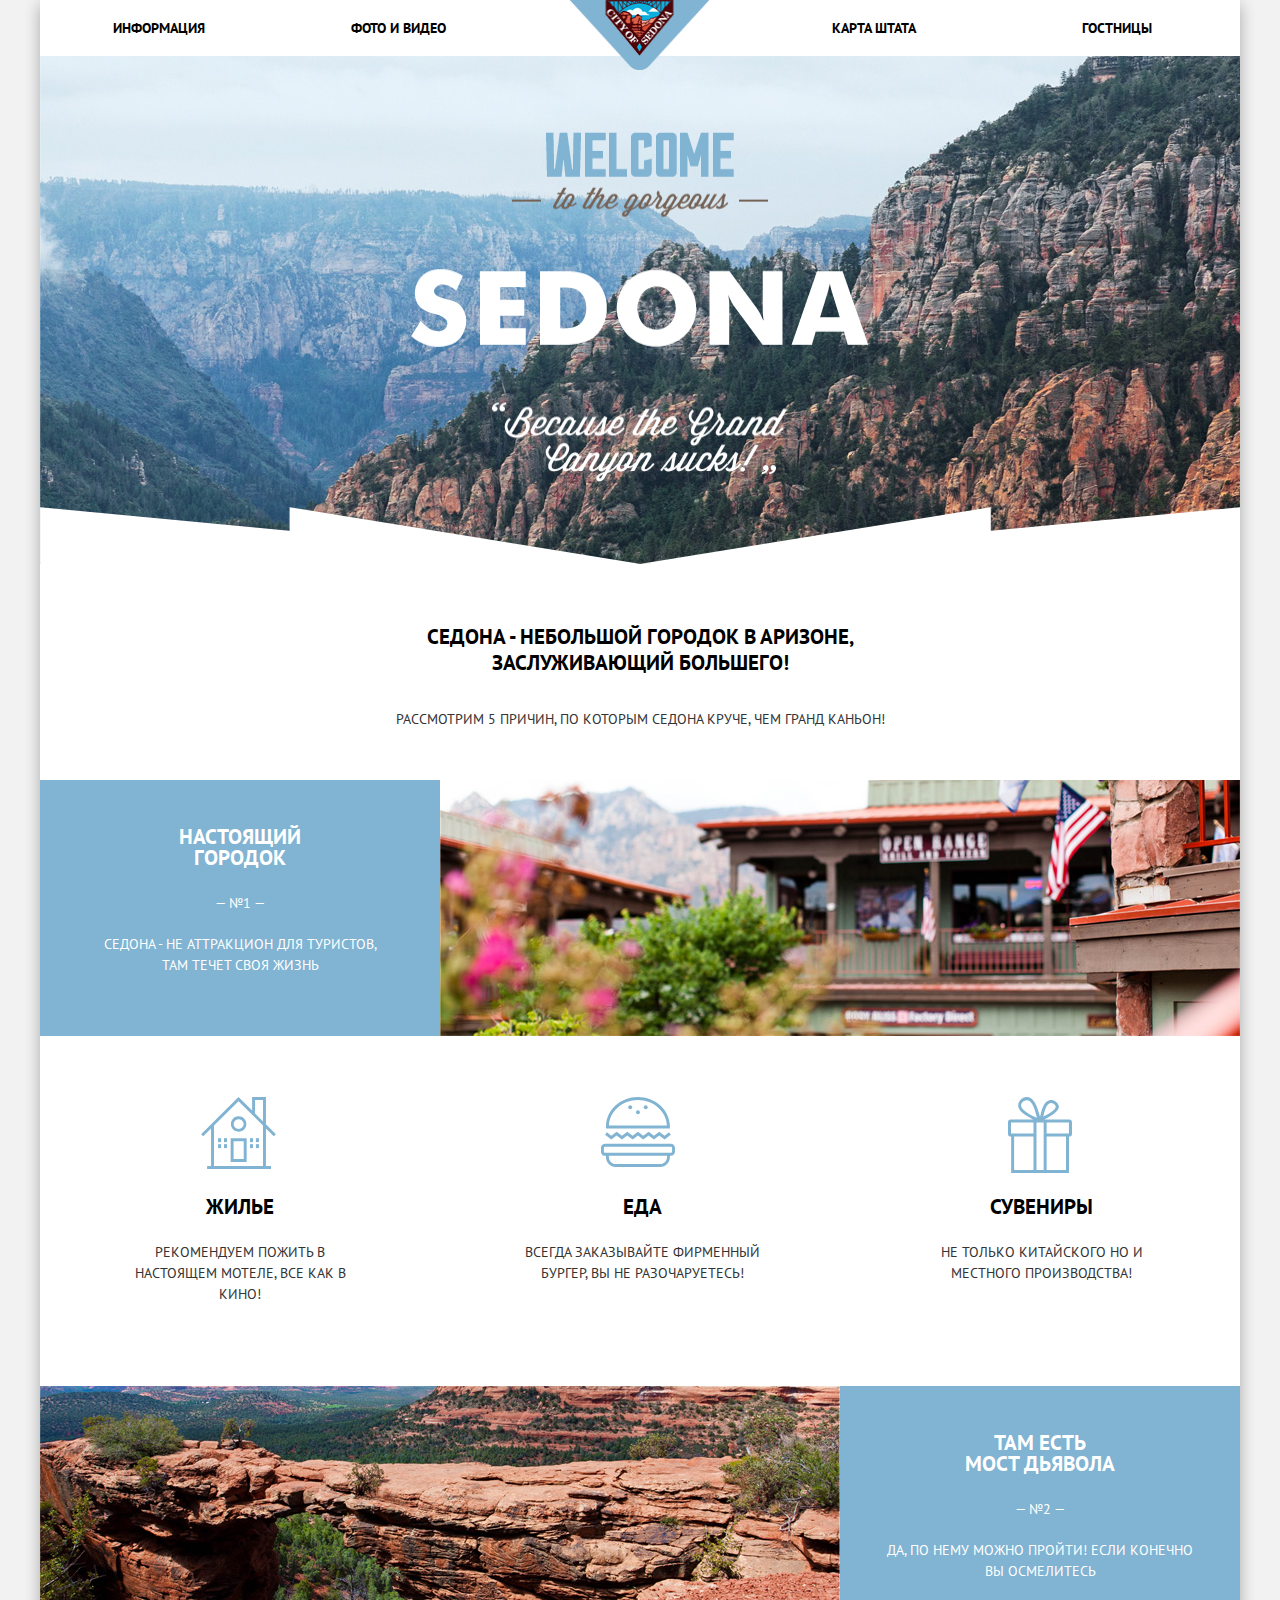
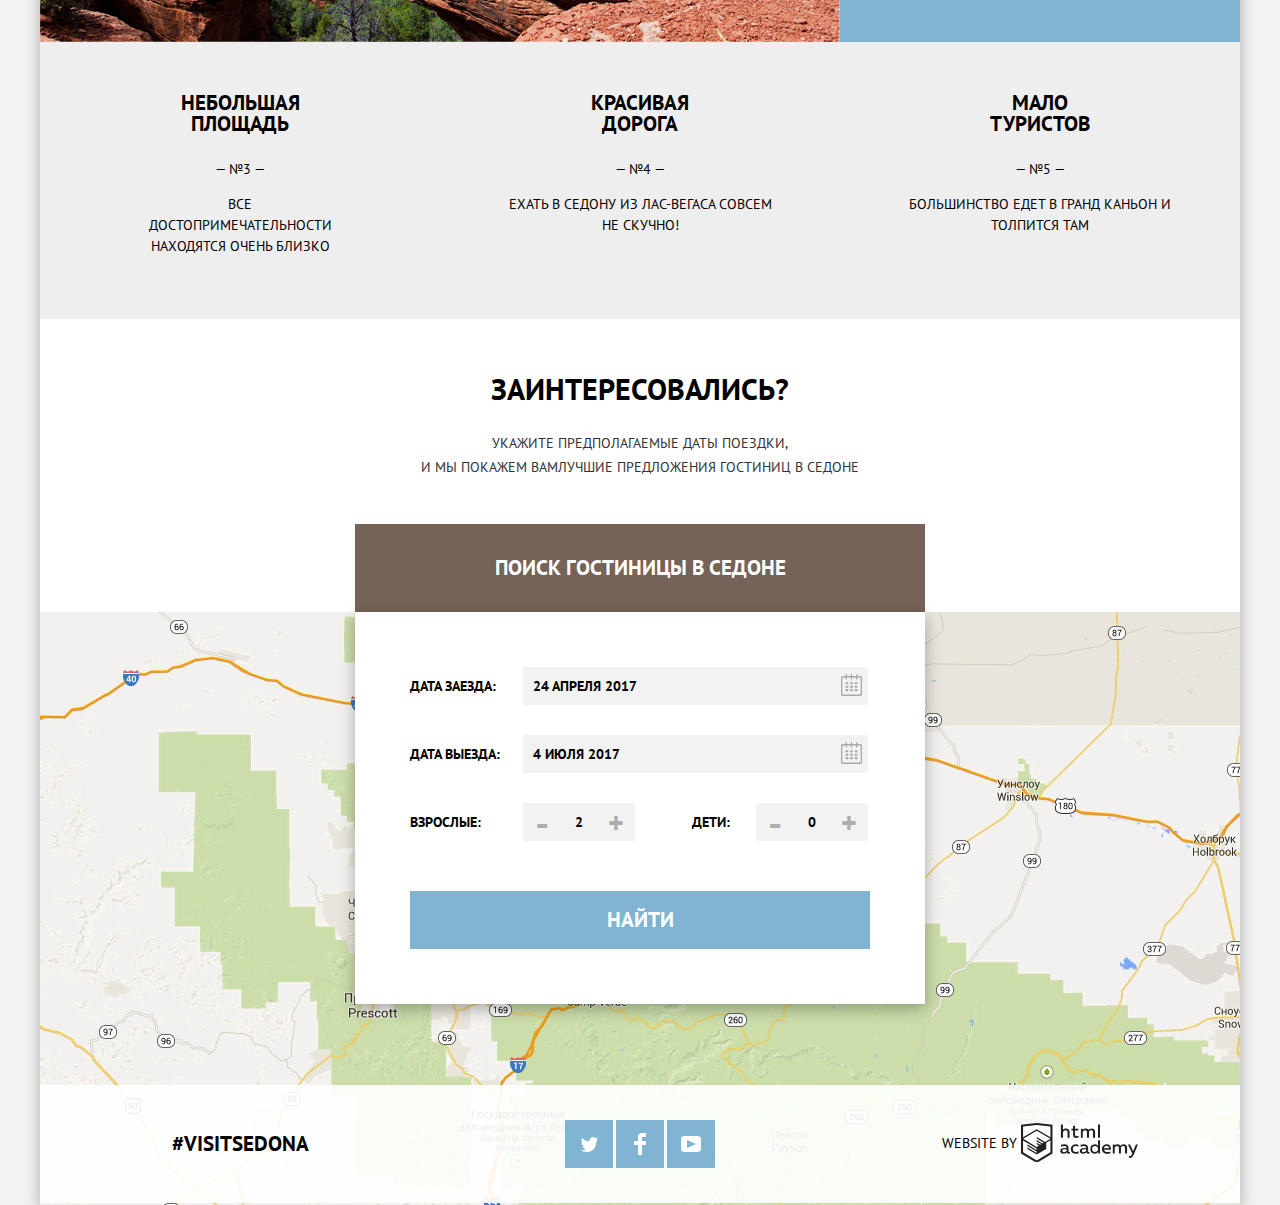
==== index.html @ 70f35fe4 "Задание 8" ====
<!DOCTYPE html>
<html lang="ru">

<head>
  <meta charset="utf-8">
  <title>HTML Academy: Седона</title>
  <link href="https://fonts.googleapis.com/css?family=PT+Sans:400,700" rel="stylesheet">
  <link href="css/normalize.css" rel="stylesheet">
  <link href="css/style.css" rel="stylesheet">
</head>

<body>
  <div class="decor-shadow">
    <header>
      <img class="header-logo" src="img/logo.png" alt="logo">
      <nav>
        <ul class="navigation">
          <li class="navigation-item"><a href="#">Информация</a></li>
          <li class="navigation-item"><a href="#">Фото и видео</a></li>
          <li class="navigation-item"><a href="#">Карта штата</a></li>
          <li class="navigation-item"><a href="hotels.html">Гостницы</a></li>
        </ul>
      </nav>
    </header>
    <main>
      <section class="description">
        <div class="img-welcome">
          <img src="img/sedona.png" alt="welcome to the gorgeous sedona">
        </div>
        <h1>
          Седона - небольшой городок в Аризоне, заслуживающий большего!
        </h1>
        <p>
          Рассмотрим 5 причин, по которым Седона круче, чем Гранд Каньон!
        </p>
      </section>
      <section class="features">
        <ol class="features-list">
          <li class="feature-item town">
            <div class="feature-item-description">
              <h2>
                Настоящий городок
              </h2>
              <p>
                — №1 —
              </p>
              <p>
                Седона - не аттракцион для туристов, там течет своя жизнь
              </p>
            </div>
            <div class="feature-item-img">
              <img src="img/city.jpg" alt="real town">
            </div>
            <ul class="life-list">
              <li class="life-item house">
                <h3>
                  Жилье
                </h3>
                <p>
                  Рекомендуем пожить в настоящем мотеле, все как в кино!
                </p>
              </li>
              <li class="life-item food">
                <h3>
                  Еда
                </h3>
                <p>
                  Всегда заказывайте фирменный бургер, вы не разочаруетесь!
                </p>
              </li>
              <li class="life-item souvenirs">
                <h3>
                  Сувениры
                </h3>
                <p>
                  Не только китайского но и местного производства!
                </p>
              </li>
            </ul>
          </li>
          <li class="feature-item bridge">
            <div class="feature-item-img">
              <img src="img/bridge.jpg" alt="devil's bridge">
            </div>
            <div class="feature-item-description">
              <h2>
                Там есть <br> мост дьявола
              </h2>
              <p>
                — №2 —
              </p>
              <p>
                Да, по нему можно пройти! Если конечно вы осмелитесь
              </p>
            </div>
          </li>
          <li class="feature-item space">
            <h2>
              Небольшая площадь
            </h2>
            <p>
              — №3 —
            </p>
            <p>
              Все достопримечательности находятся очень близко
            </p>
          </li>
          <li class="feature-item road">
            <h2>
              Красивая дорога
            </h2>
            <p>
              — №4 —
            </p>
            <p>
              Ехать в Седону из Лас-Вегаса совсем не скучно!
            </p>
          </li>
          <li class="feature-item tourists">
            <h2>
              Мало туристов
            </h2>
            <p>
              — №5 —
            </p>
            <p>
              Большинство едет в Гранд Каньон и толпится там
            </p>
          </li>
        </ol>
      </section>
      <section class="interested">
        <h2>
          Заинтересовались?
        </h2>
        <p>
          Укажите предполагаемые даты поездки,
          <br> и мы покажем вамлучшие предложения гостиниц в Седоне
        </p>
        <button type="button" class="button search">
               Поиск гостиницы в Cедоне
           </button>
        <form method="get" action="https://echo.htmlacademy.ru" class="search-form">
          <ul class="interested-list">
            <li class="interested-item arravial">
              <label for="arravial">Дата заезда:</label>
              <input type="text" id="arravial" value="24 апреля 2017">
              <button type="button" class="button calendar one">
            <span class="visually-hidden">Календарь</span>
            <svg xmlns="http://www.w3.org/2000/svg" width="21" height="22" viewBox="0 0 21 22"><path d="M19.251 2.025h-2.845V.648c0-.381-.294-.689-.656-.689-.363 0-.656.308-.656.689v1.377h-3.938V.648c0-.381-.294-.689-.655-.689-.363 0-.657.308-.657.689v1.377H5.906V.648c0-.381-.294-.689-.656-.689-.363 0-.657.308-.657.689v1.377H1.75C.784 2.025 0 2.847 0 3.862v16.302C0 21.179.784 22 1.75 22h17.501c.966 0 1.749-.821 1.749-1.836V3.862c0-1.015-.783-1.837-1.749-1.837zm.437 18.139a.448.448 0 0 1-.437.459H1.75a.45.45 0 0 1-.438-.459V3.862a.45.45 0 0 1 .438-.459h2.844v1.378c0 .381.294.689.657.689.362 0 .656-.308.656-.689V3.403h3.938v1.378c0 .381.294.689.657.689.361 0 .655-.308.655-.689V3.403h3.938v1.378c0 .381.293.689.656.689.362 0 .656-.308.656-.689V3.403h2.845c.241 0 .437.206.437.459v16.302z"/><path d="M4.594 8.225h2.625v2.066H4.594zM4.594 11.668h2.625v2.067H4.594zM4.594 15.112h2.625v2.066H4.594zM9.188 15.112h2.625v2.066H9.188zM9.188 11.668h2.625v2.067H9.188zM9.188 8.225h2.625v2.066H9.188zM13.781 15.112h2.625v2.066h-2.625zM13.781 11.668h2.625v2.067h-2.625zM13.781 8.225h2.625v2.066h-2.625z"/></svg>
            </button>
            </li>
            <li class="interested-item depart">
              <label for="depart">Дата выезда:</label>
              <input type="text" id="depart" value="4 июля 2017">
              <button type="button" class="button calendar two">
            <span class="visually-hidden">Календарь</span>
            <svg xmlns="http://www.w3.org/2000/svg" width="21" height="22" viewBox="0 0 21 22"><path d="M19.251 2.025h-2.845V.648c0-.381-.294-.689-.656-.689-.363 0-.656.308-.656.689v1.377h-3.938V.648c0-.381-.294-.689-.655-.689-.363 0-.657.308-.657.689v1.377H5.906V.648c0-.381-.294-.689-.656-.689-.363 0-.657.308-.657.689v1.377H1.75C.784 2.025 0 2.847 0 3.862v16.302C0 21.179.784 22 1.75 22h17.501c.966 0 1.749-.821 1.749-1.836V3.862c0-1.015-.783-1.837-1.749-1.837zm.437 18.139a.448.448 0 0 1-.437.459H1.75a.45.45 0 0 1-.438-.459V3.862a.45.45 0 0 1 .438-.459h2.844v1.378c0 .381.294.689.657.689.362 0 .656-.308.656-.689V3.403h3.938v1.378c0 .381.294.689.657.689.361 0 .655-.308.655-.689V3.403h3.938v1.378c0 .381.293.689.656.689.362 0 .656-.308.656-.689V3.403h2.845c.241 0 .437.206.437.459v16.302z"/><path d="M4.594 8.225h2.625v2.066H4.594zM4.594 11.668h2.625v2.067H4.594zM4.594 15.112h2.625v2.066H4.594zM9.188 15.112h2.625v2.066H9.188zM9.188 11.668h2.625v2.067H9.188zM9.188 8.225h2.625v2.066H9.188zM13.781 15.112h2.625v2.066h-2.625zM13.781 11.668h2.625v2.067h-2.625zM13.781 8.225h2.625v2.066h-2.625z"/></svg>
            </button>
            </li>
            <li class="interested-item adult">
              <label for="adult">Взрослые:</label>
              <div class="interested-item box">
                <button type="button" class="button minus">
            <span class="visually-hidden">Уменьшить количество</span>-
            </button>
                <input type="text" value="2" id="adult">
                <button type="button" class="button plus">
            <span class="visually-hidden">Увеличить количество</span>+
            </button>
              </div>
            </li>
            <li class="interested-item child">
              <label for="child">Дети:</label>
              <div class="interested-item box">
                <button type="button" class="button minus">
            <span class="visually-hidden">Уменьшить количество</span>-
            </button>
                <input type="text" value="0" id="child">
                <button type="button" class="button plus">
            <span class="visually-hidden">Увеличить количество</span>+
            </button>
              </div>
            </li>
          </ul>
          <button type="submit" class="button find">Найти</button>
        </form>
      </section>
      <section class="map">
        <h2 class="visually-hidden">Карта</h2>
        <img src="img/map.jpg" alt="map">
      </section>
    </main>
    <footer class="footer main">
      <div class="container">
        <p class="footer-hashtag">
          #visitsedona
        </p>
        <div class="footer-social">
          <a class="social-button" href="#">
            <span class="visually-hidden">Twitter</span>
            <svg xmlns="http://www.w3.org/2000/svg" xmlns:xlink="http://www.w3.org/1999/xlink" width="17" height="15" viewBox="0 0 17 15"><path fill="#FFF" d="M10.95.144c1.685-.496 2.984.27 3.577 1.179.673-.231 1.331-.481 2.011-.708a2.345 2.345 0 0 1-.857 1.768c.685.17 1.304-.491 1.304-.491-.169 1-1.006 1.788-1.563 2.024-.231 6.75-3.175 11.217-10.077 11.082h-.446c-.41 0-4.164-.46-4.898-1.887 2.271.196 3.893-.422 4.693-1.177-.96-.3-2.679-.477-2.979-2.95.349.106.564.228 1.19.119C1.705 8.247.374 7.53.448 5.33c.285.328 1.067.536 1.34.472C1.085 5.561-.182 2.442.894.85c1.818 1.854 3.735 3.606 7.152 3.773C8.254 2.33 9.183.793 10.95.144z"/></svg>
            </a>

          <a class="social-button" href="#">
            <span class="visually-hidden">Facebook</span>
            <svg xmlns="http://www.w3.org/2000/svg" width="12" height="22" viewBox="0 0 12 22"><path fill="#FFF" d="M12 4V0H8a4 4 0 0 0-4 4v4H0v4h4v10h4V12h4V8H8V4h4z"/></svg></a>
          <a class="social-button" href="#">
            <span class="visually-hidden">Youtube</span>
            <svg xmlns="http://www.w3.org/2000/svg" xmlns:xlink="http://www.w3.org/1999/xlink" width="20" height="16" viewBox="0 0 20 16"><path fill="#FFF" d="M17 0H3C1.35 0 0 1.35 0 3v10c0 1.65 1.35 3 3 3h14c1.65 0 3-1.35 3-3V3c0-1.65-1.35-3-3-3zM6.027 11.998V4.002L15.014 8l-8.987 3.998z"/></svg></a>
        </div>
        <p class="footer-copyright">
          Website by
          <a class="html-button" href="https://htmlacademy.ru/intensive/htmlcss">
            <span class="visually-hidden">html academy</span>
            <svg id="Layer_1" data-name="Layer 1" xmlns="http://www.w3.org/2000/svg" viewBox="0 0 108.08 36.85"><title>logo-htmlacademy-small1</title><path d="M44.61,26.88a2,2,0,0,0,.55-0.1v1.33a3.25,3.25,0,0,1-1.18.21,1.67,1.67,0,0,1-1.67-1,4.84,4.84,0,0,1-3.14,1.08c-1.51,0-2.91-.83-2.91-2.55,0-2.13,2-2.79,3.71-2.79a11.08,11.08,0,0,1,2.17.25v-0.3c0-1-.76-1.77-2.19-1.77a7.42,7.42,0,0,0-3,.64v-1.7a10.21,10.21,0,0,1,3.19-.55c2.36,0,3.81,1.12,3.81,3.65v3a0.54,0.54,0,0,0,.49.59h0.17Zm-6.44-1.13A1.35,1.35,0,0,0,39.63,27h0.11a3.39,3.39,0,0,0,2.41-1V24.58a9.72,9.72,0,0,0-1.81-.21c-1,0-2.16.33-2.16,1.38h0Zm12.36-6.11a5,5,0,0,1,2.57.64V22a4.08,4.08,0,0,0-2.3-.7,2.75,2.75,0,1,0,0,5.49,5,5,0,0,0,2.43-.64v1.71a6.27,6.27,0,0,1-2.76.57A4.21,4.21,0,0,1,46,24.51q0-.21,0-0.41a4.32,4.32,0,0,1,4.18-4.46h0.38Zm12.17,7.24a2,2,0,0,0,.55-0.1v1.33a3.25,3.25,0,0,1-1.18.21,1.67,1.67,0,0,1-1.67-1,4.84,4.84,0,0,1-3.14,1.08c-1.51,0-2.91-.83-2.91-2.55,0-2.13,2-2.79,3.71-2.79a11.08,11.08,0,0,1,2.17.25v-0.3c0-1-.76-1.77-2.19-1.77a7.42,7.42,0,0,0-3,.64v-1.7a10.21,10.21,0,0,1,3.19-.55c2.36,0,3.81,1.12,3.81,3.65v3a0.54,0.54,0,0,0,.49.59h0.17Zm-6.44-1.13A1.35,1.35,0,0,0,57.73,27h0.11a3.39,3.39,0,0,0,2.41-1V24.58a9.72,9.72,0,0,0-1.81-.21c-1.06,0-2.16.33-2.16,1.38h0ZM73,16V28.2H71.35V26.88a3.88,3.88,0,0,1-3.19,1.54,4.4,4.4,0,0,1,0-8.78,3.81,3.81,0,0,1,3,1.3V16H73Zm-4.53,5.22a2.76,2.76,0,1,0,0,5.52A2.86,2.86,0,0,0,71.15,25V23A2.91,2.91,0,0,0,68.49,21.27ZM79,19.64c3.31,0,4.46,2.68,3.92,5.09H76.7c0.21,1.5,1.67,2.11,3.19,2.11a6.11,6.11,0,0,0,2.64-.59v1.6a7.14,7.14,0,0,1-3,.57C77,28.42,74.78,27,74.78,24a4.18,4.18,0,0,1,4-4.39H79Zm0.09,1.54a2.28,2.28,0,0,0-2.44,2.1v0.06H81.3A2,2,0,0,0,79.13,21.18Zm5.73,7V19.87h1.65v1a3.81,3.81,0,0,1,2.78-1.27A2.86,2.86,0,0,1,91.89,21a4.12,4.12,0,0,1,2.91-1.33A3.06,3.06,0,0,1,98,23V28.2h-1.9V23.05a1.59,1.59,0,0,0-1.42-1.75H94.42a2.8,2.8,0,0,0-2.07,1.12V28.2h-1.9V23.05A1.59,1.59,0,0,0,89,21.31H88.8a3,3,0,0,0-2.21,1.29v5.63H84.86Zm21.31-8.33h1.9l-3.91,9.46c-0.9,2.17-2.09,2.86-3.35,2.86a4.76,4.76,0,0,1-1.1-.14V30.46a2.86,2.86,0,0,0,.85.12c0.9,0,1.58-.64,2.07-1.9l0.17-.42-4-8.4h2l2.86,6.29ZM38.73,1.46V6.22a3.81,3.81,0,0,1,2.7-1.14,3.25,3.25,0,0,1,3.44,3.4v5.15H43V8.72a1.81,1.81,0,0,0-1.61-2h-0.3a2.93,2.93,0,0,0-2.32,1.39v5.52h-1.9V1.46h1.9ZM49.94,2.31v3h3V6.91h-3v3.81c0,1.1.5,1.46,1.58,1.46a4.49,4.49,0,0,0,1.69-.33v1.6A6.8,6.8,0,0,1,51,13.8a2.55,2.55,0,0,1-2.86-2.74V6.89H46.58V5.26h1.5V2.74Zm5.4,11.31V5.28H57v1A3.81,3.81,0,0,1,59.77,5a2.86,2.86,0,0,1,2.6,1.33A4.12,4.12,0,0,1,65.28,5,3.06,3.06,0,0,1,68.44,8.4v5.21h-1.9V8.46a1.59,1.59,0,0,0-1.42-1.75H64.89a2.8,2.8,0,0,0-2.07,1.12v5.78h-1.9V8.46A1.59,1.59,0,0,0,59.5,6.71H59.27A3,3,0,0,0,57.06,8v5.63H55.34ZM71.17,1.45H73V13.6H71.17V1.45ZM14.71,0H14.55L0,1.54V28.21l14.55,8.66,14.55-8.66V1.54Zm12.5,27.1L14.55,34.64,1.9,27.12V16.18l12.59,7.5V25L5.86,19.9v1.31l8.68,5.21v1.39L5.87,22.65V24l8.68,5.21,8.75-5.24V18.31L27.2,16V27.12Zm0-12.53-3.48,2-1.6,1L14.51,13v1.31L21,18.23H21l-0.14.09-1,.54-5.37-3.2V17l4.24,2.52-1,.67-3.2-1.9v1.31l2.1,1.24L14.5,22.1,2,14.65,14.51,7.11Zm0-1.32L14.49,5.76,1.91,13.25v-10L14.56,1.92,27.21,3.25v10h0Z" transform="translate(0 -0.02)" fill="#231f20"/></svg></a>
        </p>
      </div>
    </footer>
  </div>
</body>

</html>
---- css/style.css ----
body {
  margin: 0;
  padding: 0;

  font-family: 'PT Sans', 'Arial', sans-serif;
  font-size: 14px;
  line-height: 21px;
  font-weight: 400;
  color: #000000;
  text-transform: uppercase;

  background-color: #f2f2f2;
}

.decor-shadow {
  background-color: #ffffff;
  width: 1200px;
  margin: 0 auto;
  padding: 0;
  box-shadow: 0px 5px 15px 0px rgba(0,0,0,0.3);
}

.visually-hidden {
  position: absolute;

  width: 1px;
  height: 1px;
  margin: -1px;
  border: 0;
  padding: 0;

  white-space: nowrap;

  clip-path: inset(100%);
  clip: rect(0 0 0 0);
  overflow: hidden;
}

img {
  max-width: 100%;
  height: auto;
}

/* ссылки и кнопки */

a {
  text-decoration: none;
}

.navigation .active-page {
  color: #766357;
}

.navigation a {
  display: block;
  margin: 15px 73px;
}

.navigation a,
.housing a {
  color: #000000;
}

.navigation a:hover,
.navigation a:focus,
.housing a:hover,
.housing a:focus {
  color: #81b3d2;
}

.navigation a:active,
.housing a:active {
  color: rgba(0, 0, 0, 0.3);
}

.sort-list .active-sort {
  color: #81b3d2;
  border-bottom: none;
}

.sort-list a {
  color: rgba(0, 0, 0, 0.3);
  border-bottom: 1px dotted #81b3d2;
}

.sort-button a{
  border-bottom: none;
}

.sort-list a:hover,
.sort-list a:focus {
  color: #81b3d2;
}

.sort-list a:active {
  color: #000000;
}

.button {
  font: inherit;

  color: #a9a9a9;
  vertical-align: middle;
  text-transform: uppercase;

  background-color: #ffffff;
  border: none;
}

.button.calendar path {
  fill: rgba(0,0,0, 0.3);
}

.button.calendar:hover path,
.button.calendar:focus path {
  fill: #000000;
}
.button.calendar:active path {
  fill: #81b3d2;
}

.button.search,
.button.book {
  color: #ffffff;
  background-color: #766357;
}

.button.search:hover,
.button.search:focus,
.button.book:hover,
.button.book:focus {
  color: #ffffff;
  background-color: #604e43;
}

.button.search:active,
.button.book:active {
  color: rgba(255, 255, 255, 0.3);
  background-color: #503e33;
}

.button.minus:hover,
.button.minus:focus,
.button.plus:hover,
.button.plus:focus {
  color: #000000;
}

.button.minus:active,
.button.plus:active {
  color: #81b3d2;
}

.button.find,
.button.info {
  color: #ffffff;
  background-color: #81b3d2;
}

.button.find:hover,
.button.find:focus,
.button.info:hover,
.button.info:focus {
  color: #ffffff;
  background-color: #669ec0;
}

.button.find:active,
.button.info:active {
  color: rgba(255, 255, 255, 0.3);
  background-color: #5496bd;
}

.social-button {
  display: flex;
  align-items: center;
  justify-content: center;
  width: 48px;
  height: 48px;

  background-color: #81b3d2;
}

.social-button:hover,
.social-button:focus {
  background-color: #669ec0;
}

.social-button:active path {
  fill: rgba(255, 255, 255, 0.3);
}

.html-button {
  display: inline-block;
  vertical-align: middle;
  width: 117px;
  height: 43px;
}

.sort-button path {
  fill: rgba(0, 0, 0, 0.3);
}

.sort-button:hover path,
.sort-button:focus path {
  fill: #000000;
}

.sort-button:active path {
  fill: #5496bd;
}

.sort-button.active-button path {
  fill: #5496bd;
}

/* Все ссылки и кнопки */

/* Футер */

.footer {
  color: #000000;
  background-color: rgba(255, 255, 255, 0.9);
  line-height: 26px;
  margin: 0;
  padding: 35px 0;
}

.footer.main {
  position: relative;
  z-index: 1;
  margin-top: -120px;
}

.footer .container {
  display: flex;
  justify-content: space-between;
  align-items: center;
}

.footer-hashtag {
  font-size: 21px;
  font-weight: 700;
  margin: 0;
  width: 400px;
  text-align: center;
}

.footer-social {
  display: flex;
  justify-content: space-between;
  margin: 0 auto;
  padding: 0;
  width: 150px;
}

.footer-copyright {
  margin: 0;
  width: 400px;
  text-align: center;
}

/* Футер */

/* Херед */

.navigation {
  margin: 0;
  padding: 0;
  display: flex;
  flex-direction: row;
  width: 1200px;
  position: relative;

  font-size: 14px;
  font-weight: 700;
  line-height: 26px;
  color: #000000;

  background-color: #ffffff;

  list-style: none;
}

.navigation li:nth-child(2) {
  margin-right: 240px;
}

.navigation li:nth-child(3) {
  margin-right: 20px;
}

.header-logo {
  width: 140px;
  height: 70px;
  position: absolute;
  left: 50%;
  margin-left: -70px;
  z-index: 1;
}

/* Херед */

/* Описание главная страница */

.description {
  line-height: 26px;
  text-align: center;
  margin: 0;
  padding: 0;
}

.img-welcome img {
  padding-top: 76px;
  padding-bottom: 74px;
  height: 350px;
  width: 458px;
}

.img-welcome {
  background-image:
  url(../img/corners.png), url(../img/background_index.jpg);

  background-repeat: no-repeat, no-repeat;
  background-position: bottom, 0 -55px;
}

.description h1 {
  font-size: 21px;
  width: 455px;
  padding: 0;
  margin-left: auto;
  margin-right: auto;
  margin-bottom: 30px;
  margin-top: 60px;
}

.description p {
  margin: 0;
  padding: 0;
  padding-bottom: 48px;
}

.features-list,
.life-list {
  list-style: none;
  margin: 0;
  padding: 0;
  display: flex;
  flex-wrap: wrap;
}

.feature-item,
.life-item,
.interested {
  text-align: center;
}

.feature-item.town,
.feature-item.bridge {
  display: flex;
  margin: 0;
  padding: 0;
  flex-wrap: wrap;
}

.feature-item-img {
  line-height: 0;
}

.feature-item-img img {
  width: 800px;
  height: 256px;
}

.feature-item-description {
  width: 400px;
  padding-top: 46px;
  padding-bottom: 43px;
  padding-left: 60px;
  padding-right: 60px;
  box-sizing: border-box;
}

.bridge .feature-item-description {
  padding-left: 38px;
  padding-right: 38px;
}

.life-item,
.feature-item.space,
.feature-item.road,
.feature-item.tourists {
  width: 400px;
}

.feature-item h2 {
  display: block;
  width: 152px;
  margin: 0 auto;
  padding: 0;
  margin-bottom: 25px;
  box-sizing: border-box;
}

.feature-item-description p:first-of-type {
  margin-bottom: 20px;
}

.feature-item.bridge,
.feature-item.town {
  width: 1200px;
  color: #ffffff;
  background-color: #81b3d2;
}

.life-list {
  color: #000000;
  background-color: #ffffff;
}

.description p,
.life-item p {
  color: #333333;
}

.feature-item:nth-child(n+3) {
  background-color: #eeeeee;
}

.feature-item h2,
.life-item h3 {
  font-size: 21px;
}

.life-item p {
  margin: 0;
  padding: 0;
}

.life-item h3 {
  margin: 0;
  padding: 0;
  padding-bottom: 25px;
}

.house {
  padding-top: 160px;
  padding-bottom: 81px;
  padding-left: 73px;
  padding-right: 73px;
  box-sizing: border-box;
  position: relative;
}

.house h3::before {
  content: "";
  position: absolute;
  width: 75px;
  height: 72px;

  top: 61px;
  right: 164px;
  background-image: url(../img/icon-1.svg);
}

.food {
  padding-top: 160px;
  padding-bottom: 81px;
  padding-left: 60px;
  padding-right: 55px;
  box-sizing: border-box;
  position: relative;
}

.food h3::before {
  content: "";
  position: absolute;
  width: 74px;
  height: 70px;

  top: 61px;
  right: 165px;
  background-image: url(../img/icon-3.svg);
}

.souvenirs {
  padding-top: 160px;
  padding-bottom: 81px;
  padding-left: 65px;
  padding-right: 62px;
  box-sizing: border-box;
  position: relative;
}

.souvenirs h3::before {
  content: "";
  position: absolute;
  width: 64px;
  height: 76px;

  top: 61px;
  right: 168px;
  background-image: url(../img/icon-2.svg);
}

.space {
  padding-top: 50px;
  padding-bottom: 48px;
  padding-left: 95px;
  padding-right: 95px;
  box-sizing: border-box;
}

.road {
  padding-top: 50px;
  padding-bottom: 48px;
  padding-left: 67px;
  padding-right: 67px;
  box-sizing: border-box;
}

.tourists {
  padding-top: 50px;
  padding-bottom: 48px;
  padding-left: 66px;
  padding-right: 66px;
  box-sizing: border-box;
}

/* Описание главная страница */

/* Поиск гостиницы главная страница */

.feature-item.interested {
  text-align: center;
  background-color: #ffffff;
  margin: 0;
  padding: 0;
}

.interested h2 {
  margin: 0;
  font-size: 30px;
  line-height: 36px;
  padding-top: 52px;
  padding-bottom: 10px;
}

.interested p {
  line-height: 24px;
  color: #333333;
  margin-bottom: 45px;
}

.button.search {
  width: 570px;
  padding-bottom: 31px;
  padding-top: 31px;
  padding-left: 0;
  padding-right: 0;
  font-size: 21px;
  line-height: 26px;
  font-weight: 700;
}

.search-form {
  width: 570px;
  margin: 0 auto;
  padding: 55px 55px;
  box-sizing: border-box;
  display: flex;
  flex-direction: column;
  line-height: 26px;
  position: absolute;
  background-color: white;
  left: 50%;
  margin-left: -285px;
  font-weight: 700;
  box-shadow: 0px 5px 15px 0px rgba(0,0,0,0.3);
}

.interested-list {
  list-style: none;
  margin: 0;
  padding: 0;
  display: flex;
  flex-wrap: wrap;
  position: relative;
  justify-content: space-between;
}

.interested-list li {
  display: flex;
  margin: 0;
  padding: 0;
  justify-content: space-between;
  align-items: center;
}

.interested-item.arravial,
.interested-item.depart {
  margin: 0;
  padding: 0;
  display: flex;
  width: 458px;
  margin-bottom: 30px;
  position: relative;
  justify-content: space-between;
  align-items: center;
}

.arravial input,
.depart input {
  width: 345px;
  padding: 6px 10px;
  box-sizing: border-box;
  text-transform: inherit;
}

.arravial label {
  display: inline-block;
  vertical-align: middle;
}

.button.calendar.one {
  margin: 0;
  padding: 0;
  position: absolute;
  right: 7px;
  top: 7px;
  width: 20px;
  height: 24px;
  background-color: transparent;
}

.button.calendar.two {
  margin: 0;
  padding: 0;
  position: absolute;
  right: 7px;
  top: 7px;
  width: 20px;
  height: 24px;
  background-color: transparent;
}

.interested-item.box {
  display: flex;
  margin: 0;
  padding: 0;
  flex-direction: row;
  align-items: center;
  width: 114px;

}

.button.minus {
  margin: 0;
  padding: 0;
  width: 38px;
  height: 38px;
  color: rgba(0,0,0,0.3);
  background-color: #f2f2f2;
  font-size: 40px;
}

.button.plus {
  margin: 0;
  padding: 0;
  width: 38px;
  height: 38px;
  color: rgba(0,0,0,0.3);
  background-color: #f2f2f2;
  font-size: 30px;
}

.interested-item.adult {
  width: 227px;
  margin: 0;
  padding: 0;
}

.interested-item.child {
  width: 178px;
  margin: 0;
  padding: 0;
}

.adult input,
.child input {
  width: 36px;
  text-align: center;
  padding: 6px 0px;
}

.button.find {
  width: 460px;
  padding-bottom: 16px;
  padding-top: 16px;
  padding-left: 0;
  padding-right: 0;
  font-size: 21px;
  line-height: 26px;
  margin-top: 50px;
}

.interested-item input {
  font: inherit;
  background-color: #f2f2f2;
  border: none;
}

.interested-item input:hover {
  background-color: #ebebeb;
}

.interested-item input:focus {
  outline: none;
  background-color: #ffffff;
  outline:2px solid #e5e5e5;
}

.map {
  line-height: 0;
  width: 1200px;
  height: 593px;
}

/* Поиск гостиницы главная страница */

/* Фильтр страница гостиниц */

.filters {
  background-image: url(../img/background_hotels.jpg);
}

.filters form {
  margin: 0;
  padding: 0;
  padding-left: 73px;
  padding-right: 73px;
  padding-top: 28px;
  padding-bottom: 33px;
}

.filters-list {
  margin: 0;
  padding: 0;
  display: flex;
  justify-content: space-between;
}

.filters fieldset {
  border: none;
  margin: 0;
  padding: 0;
}

.filters legend {
  font-size: 16px;
  font-weight: 700;
  color: #ffffff;
}

.filters ul {
  list-style: none;
  margin: 0;
  padding: 0;

}

.filters li {
  margin-top: 24px;
}

.filters-list fieldset:last-of-type {
  margin-left: 230px;
}

.filter-infrastructure label,
.filter-type label {
  display: block;
  position: relative;
  padding-left: 40px;
  color: #ffffff;
}

input[type="checkbox"] {
  display: none;
}

input[type="checkbox"] + span {
  position: absolute;
  left: 0;
  top: 0;
  width: 33px;
  height: 30px;
  background-image: url(../img/checkbox-off.svg);
  background-repeat: no-repeat;
}

input[type="checkbox"]:checked + span {
  background-image: url(../img/checkbox-on.svg);
  background-repeat: no-repeat;
}

input[type="checkbox"]:checked:disabled + span {
  background-image: url(../img/checkbox-on-off.svg);
  background-repeat: no-repeat;
}

input[type="checkbox"]:disabled + span {
  background-image: url(../img/checkbox-off-off.svg);
  background-repeat: no-repeat;
}

.price-controls {
  position: relative;
  height: 36px;
  width: 320px;
  margin-bottom: 20px;
  margin-top: 10px;
  padding: 0;

  font-size: 0;

  border: 2px solid #ffffff;
  border-radius: 2px;
  box-sizing: border-box;
}

.price-controls::after {
  content: "";
  position: absolute;
  top: 50%;
  left: 50%;

  width: 2px;
  height: 22px;

  background: #ffffff;
  transform: translate(-50%, -50%);
}

.price-controls label {
  display: inline-block;

  font-size: 14px;
  line-height: 32px;
  vertical-align: middle;
  color: #ffffff;
  width: 80px;
  padding-left: 67px;
  min-height: 32px;

  cursor: pointer;
}

.price-controls input {
  width: 50px;
  margin: 0;

  color: inherit;
  font: inherit;

  background: none;
  border: none;
}

.range-controls {
  position: relative;

  margin-bottom: 32px;
}

.range-controls .scale {
  height: 2px;

  background: rgba(255, 255, 255, 0.3);
}

.range-controls .bar {
  width: 80%;
  height: 2px;

  background: #ffffff;
}

.range-toggle {
  position: absolute;
  top: -9px;
  width: 4px;
  height: 4px;

  background: #ababab;
  border: 8px solid #ffffff;
  border-radius: 50%;
  box-shadow: 0 2px 1px 0 rgba(0, 1, 1, 0.2);
  cursor: pointer;
}

.range-toggle:hover {
  background: #1c4f80;
  transform: scale(2);
}

.range-toggle-min {
  left: 0;
}

.range-toggle-max {
  left: 80%;
}

.btn-transparent {
  display: block;
  margin: 0 auto;
  padding: 5px 35px;

  font-size: 14px;
  line-height: 21px;
  color: #ffffff;
  text-transform: uppercase;

  background: transparent;
  border: 2px solid #ffffff;
  border-radius: 2px;
  cursor: pointer;
}

.btn-transparent:hover {
  color: #000000;

  background: #ffffff;
}

/* Фильтр страница гостиниц */

/* Сортировка страница гостиниц */

.sort {
  margin: 0;
  padding: 0;
  display: flex;
  border-bottom: 1px solid #e5e5e5;
  align-items: center;
  padding-left: 73px;
  padding-right: 73px;
  padding-top: 10px;
  padding-bottom: 10px;
}

.sort p:first-of-type {
  margin-right: 48px;
  font-size: 21px;
  line-height: 26px;
  font-weight: 700;
}

.sort p:last-of-type {
  margin-right: 38px;
  font-size: 12px;
  line-height: 18px;
}

.sort-list {
  list-style: none;
  margin: 0;
  padding: 0;
  display: flex;
  font-size: 12px;
  line-height: 18px;
}

.sort-list li {
  margin-right: 32px;
}

.sort-list li:last-of-type {
  margin: 0;
}

.sort-list li:nth-last-of-type(2) {
  margin-left: 475px;
  margin-right: 10px
}

/* Сортировка страница гостиниц */

/* Список гостиниц */

.housing p {
  color: #333333;
}

.housing {
  margin: 0;
  padding: 0;
  display: flex;
  padding-top: 29px;
  padding-bottom: 29px;
  padding-left: 73px;
  padding-right: 73px;
  box-sizing: border-box;
  border-bottom: 1px solid #e5e5e5;
}

.housing img {
  height: 90px;
  width: 136px;
}

.housing-about {
  padding-left: 28px;
  display: flex;
  width: 280px;
  flex-wrap: wrap;
}

.housing-about h1 {
  margin: 0;
  padding: 0;
  font-size: 21px;
  line-height: 28px;
  margin-top: -5px;
}

.housing-about p {
  margin: 0;
  padding: 0;
  width: 108px;
  margin-right: 6px;
  font-size: 14px;
  line-height: 21px;
  margin-top: -5px;
}

.housing-about .button {
  margin: 0;
  padding: 0;
  font-weight: 700;
  line-height: 28px;
}

.button.info {
  width: 110px;
  margin-right: 6px;
}

.button.book {
  width: 142px;
}

.housing-rate {
  margin: 0;
  padding: 0;
  display: flex;
  flex-direction: column;
  margin-left: auto;
}

.housing-rate ul {
  margin: 0;
  padding: 0;
  list-style: none;
  display: flex;
  flex-direction: row-reverse;
}

.housing-rate li {
  background-image: url(../img/star.svg);
  background-repeat: no-repeat;
  width: 20px;
  height: 20px;
}

.housing-rate p {
  margin: 0;
  padding: 4px 14px;
  background-color: #f2f2f2;
  margin-top: auto;
}

/* Список гостиниц */
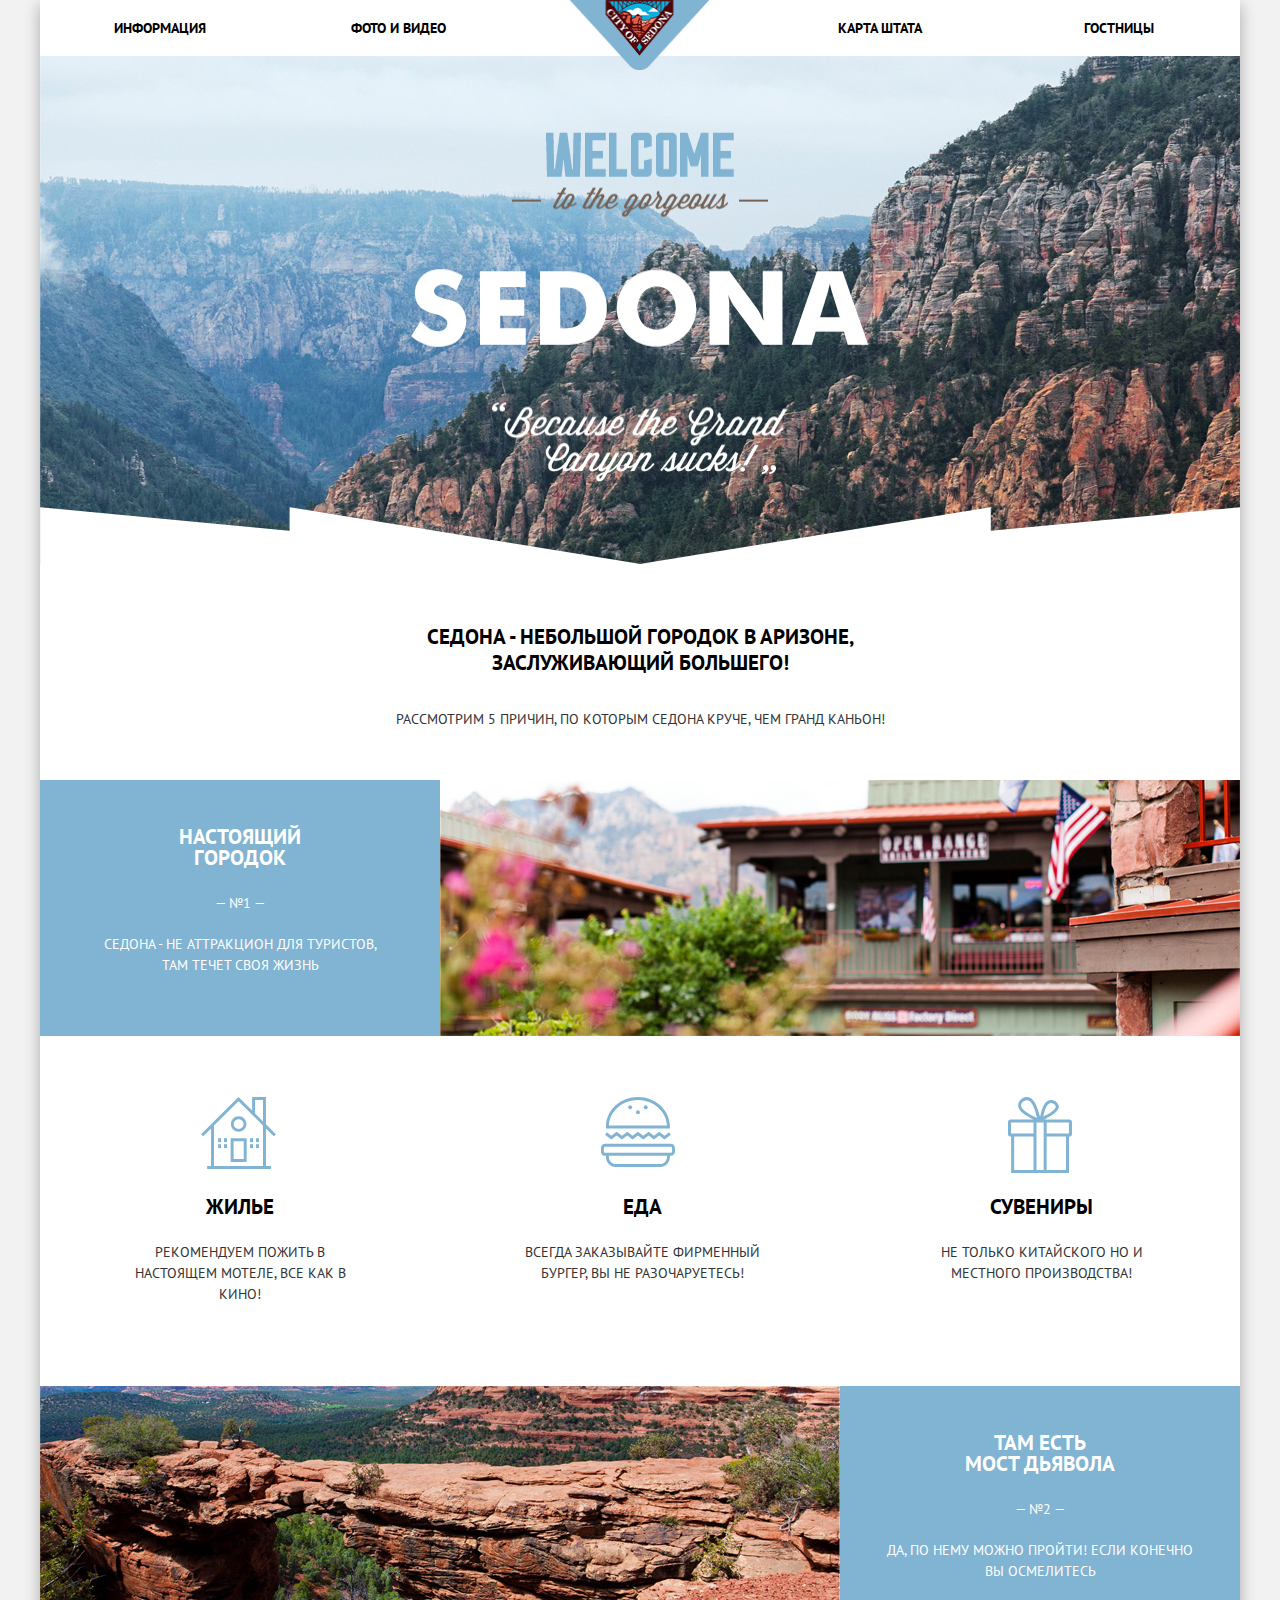
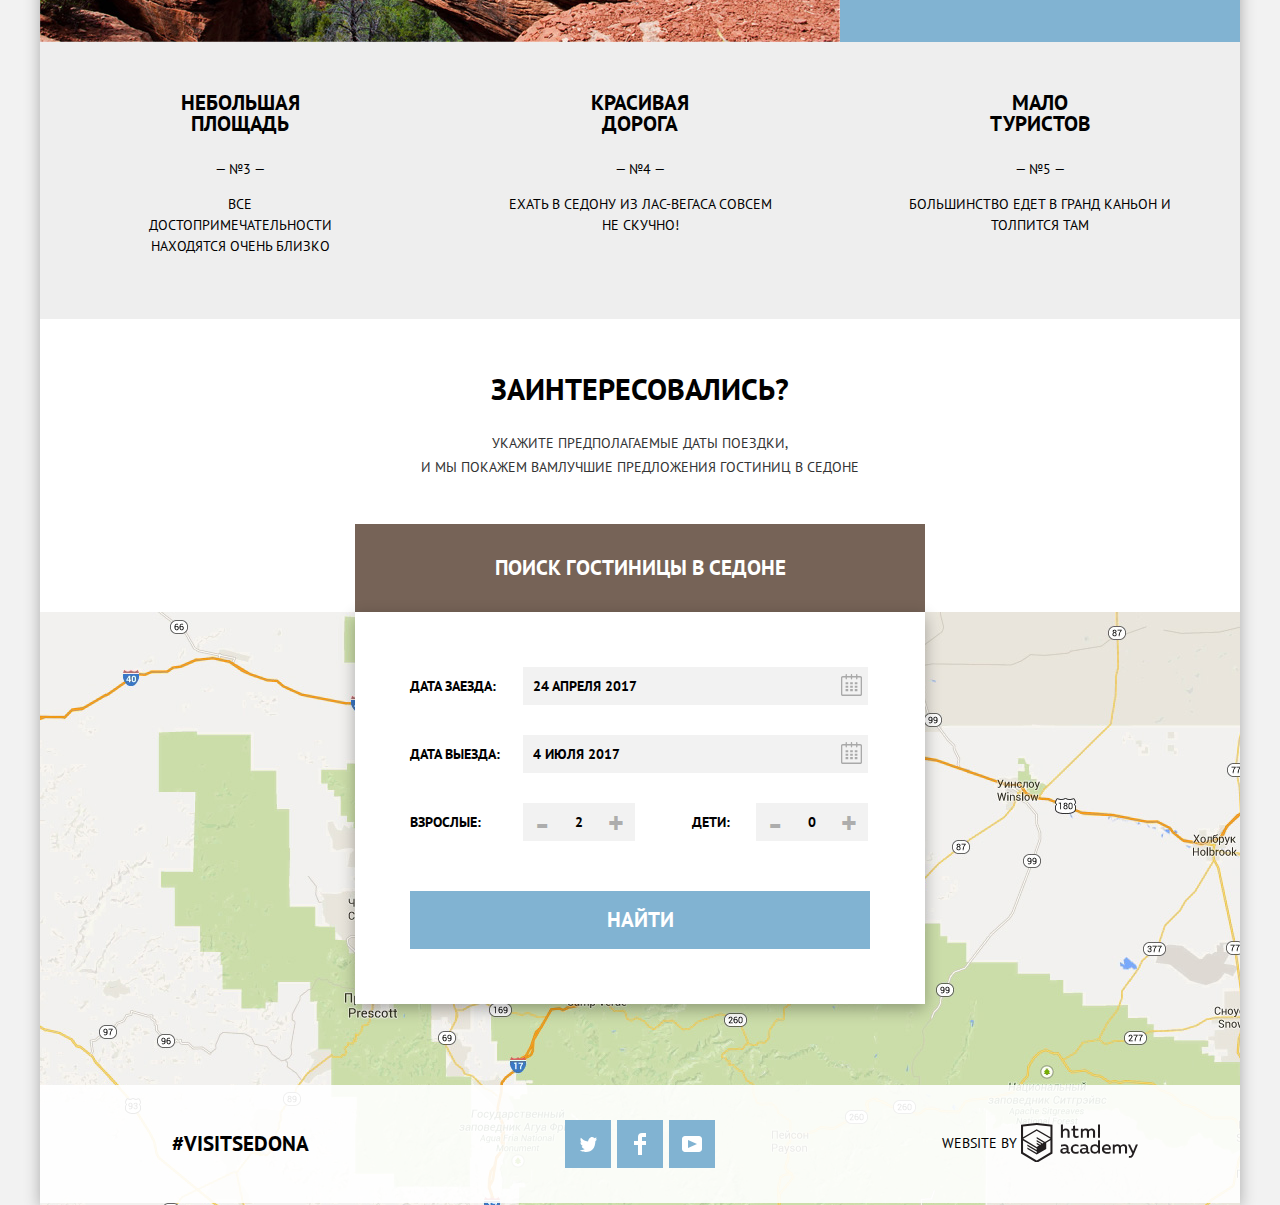
==== commit 9fc6cc09: "Исправления" ====
--- a/index.html
+++ b/index.html
@@ -28,7 +28,7 @@
           <img src="img/sedona.png" alt="welcome to the gorgeous sedona">
         </div>
         <h1>
-          Седона - небольшой городок в Аризоне, заслуживающий большего!
+          Седона - небольшой городок в&nbsp;Аризоне, заслуживающий большего!
         </h1>
         <p>
           Рассмотрим 5 причин, по которым Седона круче, чем Гранд Каньон!
@@ -84,7 +84,7 @@
             </div>
             <div class="feature-item-description">
               <h2>
-                Там есть <br> мост дьявола
+                Там есть<br>мост&nbsp;дьявола
               </h2>
               <p>
                 — №2 —
@@ -118,7 +118,7 @@
           </li>
           <li class="feature-item tourists">
             <h2>
-              Мало туристов
+              Мало<br>туристов
             </h2>
             <p>
               — №5 —
--- a/css/style.css
+++ b/css/style.css
@@ -17,7 +17,7 @@
   width: 1200px;
   margin: 0 auto;
   padding: 0;
-  box-shadow: 0px 5px 15px 0px rgba(0,0,0,0.3);
+  box-shadow: 0px 5px 15px 0px rgba(0, 0, 0, 0.3);
 }
 
 .visually-hidden {
@@ -52,8 +52,9 @@
 }
 
 .navigation a {
-  display: block;
-  margin: 15px 73px;
+  display: inline-block;
+  vertical-align: top;
+  margin: 15px 0;
 }
 
 .navigation a,
@@ -83,7 +84,7 @@
   border-bottom: 1px dotted #81b3d2;
 }
 
-.sort-button a{
+.sort-button a {
   border-bottom: none;
 }
 
@@ -108,13 +109,14 @@
 }
 
 .button.calendar path {
-  fill: rgba(0,0,0, 0.3);
+  fill: rgba(0, 0, 0, 0.3);
 }
 
 .button.calendar:hover path,
 .button.calendar:focus path {
   fill: #000000;
 }
+
 .button.calendar:active path {
   fill: #81b3d2;
 }
@@ -175,7 +177,7 @@
   display: flex;
   align-items: center;
   justify-content: center;
-  width: 48px;
+  width: 46px;
   height: 48px;
 
   background-color: #81b3d2;
@@ -282,12 +284,16 @@
   list-style: none;
 }
 
+.navigation-item {
+  text-align: center;
+}
+
+.navigation li {
+  width: 239px;
+}
+
 .navigation li:nth-child(2) {
-  margin-right: 240px;
-}
-
-.navigation li:nth-child(3) {
-  margin-right: 20px;
+  margin-right: 242px;
 }
 
 .header-logo {
@@ -318,8 +324,7 @@
 }
 
 .img-welcome {
-  background-image:
-  url(../img/corners.png), url(../img/background_index.jpg);
+  background-image: url(../img/corners.png), url(../img/background_index.jpg);
 
   background-repeat: no-repeat, no-repeat;
   background-position: bottom, 0 -55px;
@@ -396,7 +401,7 @@
 
 .feature-item h2 {
   display: block;
-  width: 152px;
+  width: 160px;
   margin: 0 auto;
   padding: 0;
   margin-bottom: 25px;
@@ -577,7 +582,7 @@
   left: 50%;
   margin-left: -285px;
   font-weight: 700;
-  box-shadow: 0px 5px 15px 0px rgba(0,0,0,0.3);
+  box-shadow: 0px 5px 15px 0px rgba(0, 0, 0, 0.3);
 }
 
 .interested-list {
@@ -616,6 +621,7 @@
   padding: 6px 10px;
   box-sizing: border-box;
   text-transform: inherit;
+  line-height: 39px;
 }
 
 .arravial label {
@@ -660,7 +666,7 @@
   padding: 0;
   width: 38px;
   height: 38px;
-  color: rgba(0,0,0,0.3);
+  color: rgba(0, 0, 0, 0.3);
   background-color: #f2f2f2;
   font-size: 40px;
 }
@@ -670,7 +676,7 @@
   padding: 0;
   width: 38px;
   height: 38px;
-  color: rgba(0,0,0,0.3);
+  color: rgba(0, 0, 0, 0.3);
   background-color: #f2f2f2;
   font-size: 30px;
 }
@@ -692,6 +698,7 @@
   width: 36px;
   text-align: center;
   padding: 6px 0px;
+  line-height: 39px;
 }
 
 .button.find {
@@ -718,7 +725,7 @@
 .interested-item input:focus {
   outline: none;
   background-color: #ffffff;
-  outline:2px solid #e5e5e5;
+  outline: 2px solid #e5e5e5;
 }
 
 .map {
@@ -733,6 +740,7 @@
 
 .filters {
   background-image: url(../img/background_hotels.jpg);
+  background-position: 0 -55px;
 }
 
 .filters form {
@@ -948,18 +956,18 @@
   padding-left: 73px;
   padding-right: 73px;
   padding-top: 10px;
-  padding-bottom: 10px;
+  padding-bottom: 8px;
 }
 
 .sort p:first-of-type {
-  margin-right: 48px;
   font-size: 21px;
   line-height: 26px;
   font-weight: 700;
+  width: 165px;
 }
 
 .sort p:last-of-type {
-  margin-right: 38px;
+  width: 116px;
   font-size: 12px;
   line-height: 18px;
 }
@@ -971,6 +979,7 @@
   display: flex;
   font-size: 12px;
   line-height: 18px;
+  width: 778px;
 }
 
 .sort-list li {
@@ -982,7 +991,7 @@
 }
 
 .sort-list li:nth-last-of-type(2) {
-  margin-left: 475px;
+  margin-left: 470px;
   margin-right: 10px
 }
 
@@ -999,7 +1008,7 @@
   padding: 0;
   display: flex;
   padding-top: 29px;
-  padding-bottom: 29px;
+  padding-bottom: 25px;
   padding-left: 73px;
   padding-right: 73px;
   box-sizing: border-box;
@@ -1016,6 +1025,7 @@
   display: flex;
   width: 280px;
   flex-wrap: wrap;
+  align-items: center;
 }
 
 .housing-about h1 {
@@ -1023,7 +1033,7 @@
   padding: 0;
   font-size: 21px;
   line-height: 28px;
-  margin-top: -5px;
+  margin-top: -8px;
 }
 
 .housing-about p {
@@ -1058,6 +1068,7 @@
   display: flex;
   flex-direction: column;
   margin-left: auto;
+  align-items: flex-end;
 }
 
 .housing-rate ul {
@@ -1069,10 +1080,13 @@
 }
 
 .housing-rate li {
+  margin: 0;
+  padding: 0;
   background-image: url(../img/star.svg);
   background-repeat: no-repeat;
   width: 20px;
   height: 20px;
+  padding-left: 2px;
 }
 
 .housing-rate p {
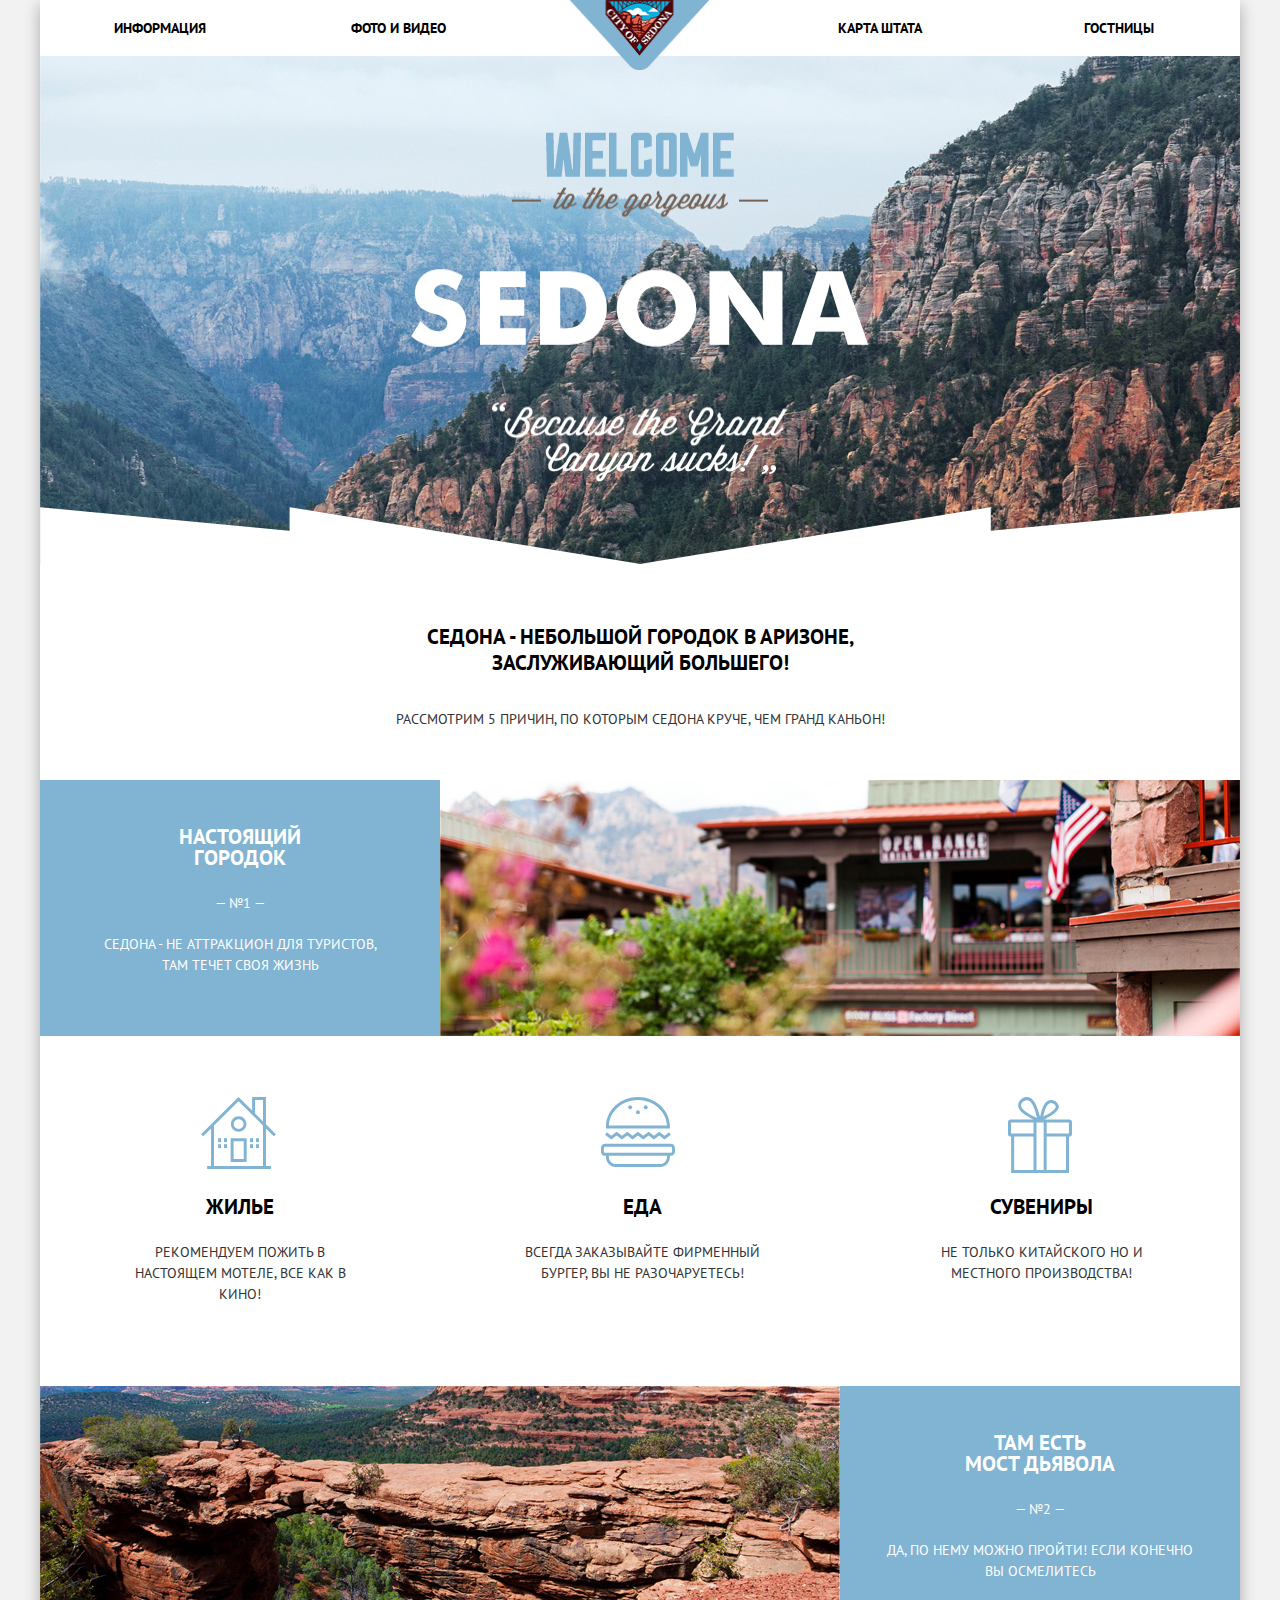
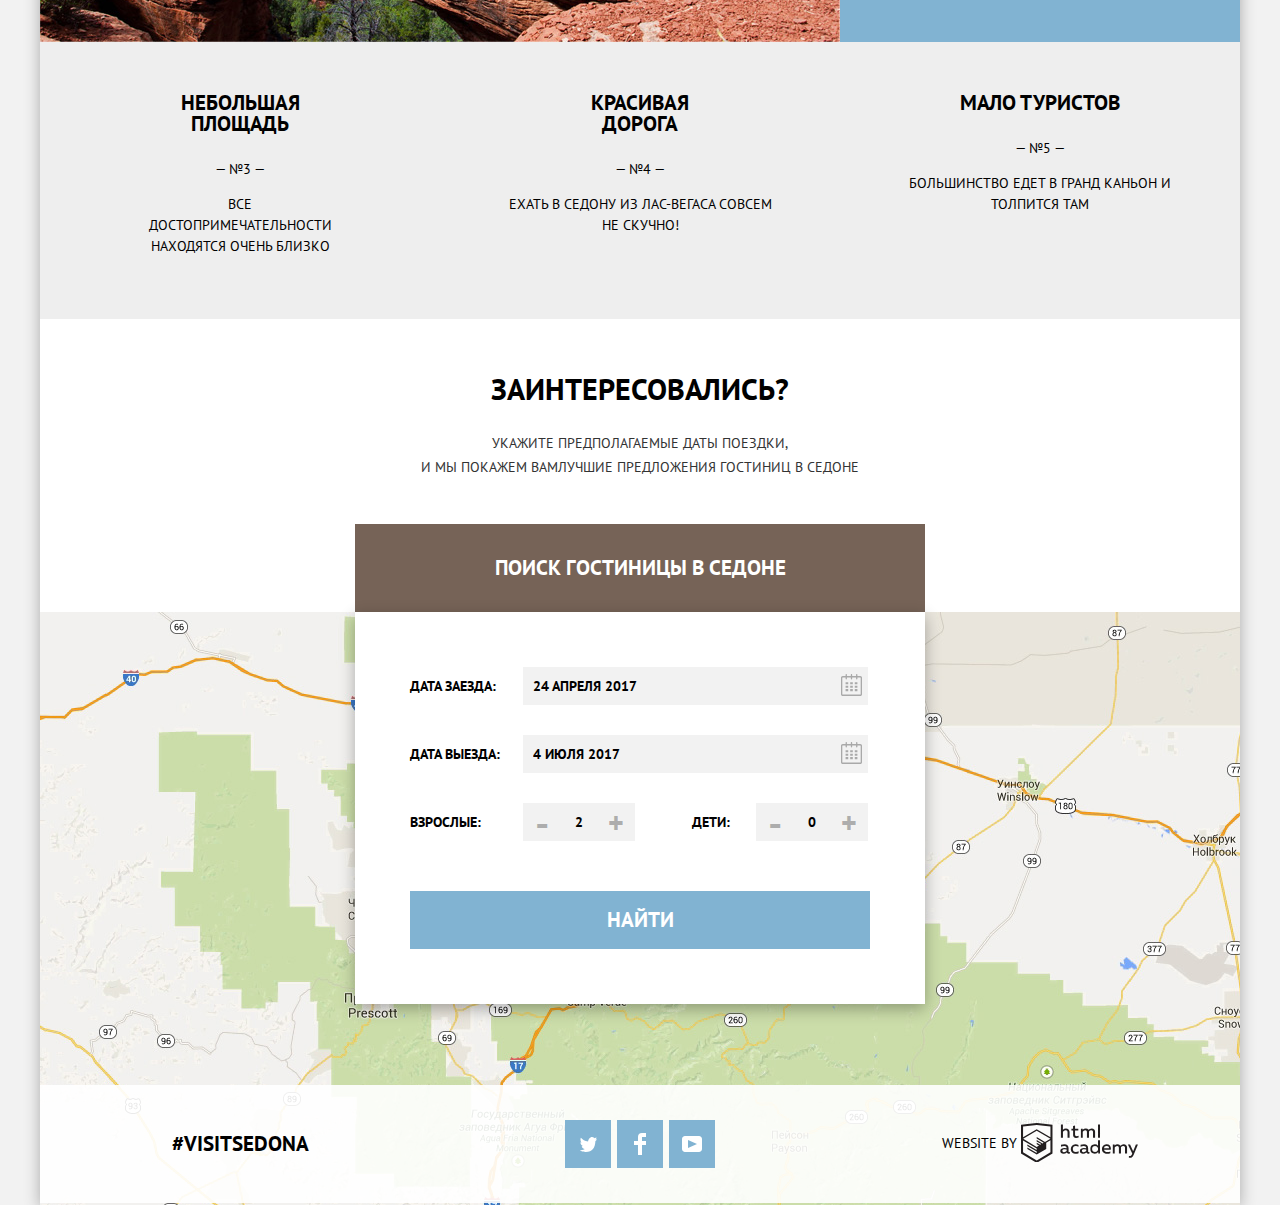
==== commit cddc1cf9: "Задание 8" ====
--- a/index.html
+++ b/index.html
@@ -84,7 +84,7 @@
             </div>
             <div class="feature-item-description">
               <h2>
-                Там есть<br>мост&nbsp;дьявола
+                Там есть мост&nbsp;дьявола
               </h2>
               <p>
                 — №2 —
@@ -118,7 +118,7 @@
           </li>
           <li class="feature-item tourists">
             <h2>
-              Мало<br>туристов
+              Мало туристов
             </h2>
             <p>
               — №5 —
@@ -138,48 +138,48 @@
           <br> и мы покажем вамлучшие предложения гостиниц в Седоне
         </p>
         <button type="button" class="button search">
-               Поиск гостиницы в Cедоне
-           </button>
+              Поиск гостиницы в Cедоне
+        </button>
         <form method="get" action="https://echo.htmlacademy.ru" class="search-form">
           <ul class="interested-list">
             <li class="interested-item arravial">
               <label for="arravial">Дата заезда:</label>
               <input type="text" id="arravial" value="24 апреля 2017">
               <button type="button" class="button calendar one">
-            <span class="visually-hidden">Календарь</span>
-            <svg xmlns="http://www.w3.org/2000/svg" width="21" height="22" viewBox="0 0 21 22"><path d="M19.251 2.025h-2.845V.648c0-.381-.294-.689-.656-.689-.363 0-.656.308-.656.689v1.377h-3.938V.648c0-.381-.294-.689-.655-.689-.363 0-.657.308-.657.689v1.377H5.906V.648c0-.381-.294-.689-.656-.689-.363 0-.657.308-.657.689v1.377H1.75C.784 2.025 0 2.847 0 3.862v16.302C0 21.179.784 22 1.75 22h17.501c.966 0 1.749-.821 1.749-1.836V3.862c0-1.015-.783-1.837-1.749-1.837zm.437 18.139a.448.448 0 0 1-.437.459H1.75a.45.45 0 0 1-.438-.459V3.862a.45.45 0 0 1 .438-.459h2.844v1.378c0 .381.294.689.657.689.362 0 .656-.308.656-.689V3.403h3.938v1.378c0 .381.294.689.657.689.361 0 .655-.308.655-.689V3.403h3.938v1.378c0 .381.293.689.656.689.362 0 .656-.308.656-.689V3.403h2.845c.241 0 .437.206.437.459v16.302z"/><path d="M4.594 8.225h2.625v2.066H4.594zM4.594 11.668h2.625v2.067H4.594zM4.594 15.112h2.625v2.066H4.594zM9.188 15.112h2.625v2.066H9.188zM9.188 11.668h2.625v2.067H9.188zM9.188 8.225h2.625v2.066H9.188zM13.781 15.112h2.625v2.066h-2.625zM13.781 11.668h2.625v2.067h-2.625zM13.781 8.225h2.625v2.066h-2.625z"/></svg>
-            </button>
+                <span class="visually-hidden">Календарь</span>
+                <svg xmlns="http://www.w3.org/2000/svg" width="21" height="22" viewBox="0 0 21 22"><path d="M19.251 2.025h-2.845V.648c0-.381-.294-.689-.656-.689-.363 0-.656.308-.656.689v1.377h-3.938V.648c0-.381-.294-.689-.655-.689-.363 0-.657.308-.657.689v1.377H5.906V.648c0-.381-.294-.689-.656-.689-.363 0-.657.308-.657.689v1.377H1.75C.784 2.025 0 2.847 0 3.862v16.302C0 21.179.784 22 1.75 22h17.501c.966 0 1.749-.821 1.749-1.836V3.862c0-1.015-.783-1.837-1.749-1.837zm.437 18.139a.448.448 0 0 1-.437.459H1.75a.45.45 0 0 1-.438-.459V3.862a.45.45 0 0 1 .438-.459h2.844v1.378c0 .381.294.689.657.689.362 0 .656-.308.656-.689V3.403h3.938v1.378c0 .381.294.689.657.689.361 0 .655-.308.655-.689V3.403h3.938v1.378c0 .381.293.689.656.689.362 0 .656-.308.656-.689V3.403h2.845c.241 0 .437.206.437.459v16.302z"/><path d="M4.594 8.225h2.625v2.066H4.594zM4.594 11.668h2.625v2.067H4.594zM4.594 15.112h2.625v2.066H4.594zM9.188 15.112h2.625v2.066H9.188zM9.188 11.668h2.625v2.067H9.188zM9.188 8.225h2.625v2.066H9.188zM13.781 15.112h2.625v2.066h-2.625zM13.781 11.668h2.625v2.067h-2.625zM13.781 8.225h2.625v2.066h-2.625z"/></svg>
+              </button>
             </li>
             <li class="interested-item depart">
               <label for="depart">Дата выезда:</label>
               <input type="text" id="depart" value="4 июля 2017">
               <button type="button" class="button calendar two">
-            <span class="visually-hidden">Календарь</span>
-            <svg xmlns="http://www.w3.org/2000/svg" width="21" height="22" viewBox="0 0 21 22"><path d="M19.251 2.025h-2.845V.648c0-.381-.294-.689-.656-.689-.363 0-.656.308-.656.689v1.377h-3.938V.648c0-.381-.294-.689-.655-.689-.363 0-.657.308-.657.689v1.377H5.906V.648c0-.381-.294-.689-.656-.689-.363 0-.657.308-.657.689v1.377H1.75C.784 2.025 0 2.847 0 3.862v16.302C0 21.179.784 22 1.75 22h17.501c.966 0 1.749-.821 1.749-1.836V3.862c0-1.015-.783-1.837-1.749-1.837zm.437 18.139a.448.448 0 0 1-.437.459H1.75a.45.45 0 0 1-.438-.459V3.862a.45.45 0 0 1 .438-.459h2.844v1.378c0 .381.294.689.657.689.362 0 .656-.308.656-.689V3.403h3.938v1.378c0 .381.294.689.657.689.361 0 .655-.308.655-.689V3.403h3.938v1.378c0 .381.293.689.656.689.362 0 .656-.308.656-.689V3.403h2.845c.241 0 .437.206.437.459v16.302z"/><path d="M4.594 8.225h2.625v2.066H4.594zM4.594 11.668h2.625v2.067H4.594zM4.594 15.112h2.625v2.066H4.594zM9.188 15.112h2.625v2.066H9.188zM9.188 11.668h2.625v2.067H9.188zM9.188 8.225h2.625v2.066H9.188zM13.781 15.112h2.625v2.066h-2.625zM13.781 11.668h2.625v2.067h-2.625zM13.781 8.225h2.625v2.066h-2.625z"/></svg>
-            </button>
+                <span class="visually-hidden">Календарь</span>
+                <svg xmlns="http://www.w3.org/2000/svg" width="21" height="22" viewBox="0 0 21 22"><path d="M19.251 2.025h-2.845V.648c0-.381-.294-.689-.656-.689-.363 0-.656.308-.656.689v1.377h-3.938V.648c0-.381-.294-.689-.655-.689-.363 0-.657.308-.657.689v1.377H5.906V.648c0-.381-.294-.689-.656-.689-.363 0-.657.308-.657.689v1.377H1.75C.784 2.025 0 2.847 0 3.862v16.302C0 21.179.784 22 1.75 22h17.501c.966 0 1.749-.821 1.749-1.836V3.862c0-1.015-.783-1.837-1.749-1.837zm.437 18.139a.448.448 0 0 1-.437.459H1.75a.45.45 0 0 1-.438-.459V3.862a.45.45 0 0 1 .438-.459h2.844v1.378c0 .381.294.689.657.689.362 0 .656-.308.656-.689V3.403h3.938v1.378c0 .381.294.689.657.689.361 0 .655-.308.655-.689V3.403h3.938v1.378c0 .381.293.689.656.689.362 0 .656-.308.656-.689V3.403h2.845c.241 0 .437.206.437.459v16.302z"/><path d="M4.594 8.225h2.625v2.066H4.594zM4.594 11.668h2.625v2.067H4.594zM4.594 15.112h2.625v2.066H4.594zM9.188 15.112h2.625v2.066H9.188zM9.188 11.668h2.625v2.067H9.188zM9.188 8.225h2.625v2.066H9.188zM13.781 15.112h2.625v2.066h-2.625zM13.781 11.668h2.625v2.067h-2.625zM13.781 8.225h2.625v2.066h-2.625z"/></svg>
+              </button>
             </li>
             <li class="interested-item adult">
               <label for="adult">Взрослые:</label>
               <div class="interested-item box">
                 <button type="button" class="button minus">
-            <span class="visually-hidden">Уменьшить количество</span>-
-            </button>
+                  <span class="visually-hidden">Уменьшить количество</span>-
+                </button>
                 <input type="text" value="2" id="adult">
                 <button type="button" class="button plus">
-            <span class="visually-hidden">Увеличить количество</span>+
-            </button>
+                  <span class="visually-hidden">Увеличить количество</span>+
+                </button>
               </div>
             </li>
             <li class="interested-item child">
               <label for="child">Дети:</label>
               <div class="interested-item box">
                 <button type="button" class="button minus">
-            <span class="visually-hidden">Уменьшить количество</span>-
-            </button>
+                  <span class="visually-hidden">Уменьшить количество</span>-
+                </button>
                 <input type="text" value="0" id="child">
                 <button type="button" class="button plus">
-            <span class="visually-hidden">Увеличить количество</span>+
-            </button>
+                  <span class="visually-hidden">Увеличить количество</span>+
+                </button>
               </div>
             </li>
           </ul>
@@ -200,20 +200,21 @@
           <a class="social-button" href="#">
             <span class="visually-hidden">Twitter</span>
             <svg xmlns="http://www.w3.org/2000/svg" xmlns:xlink="http://www.w3.org/1999/xlink" width="17" height="15" viewBox="0 0 17 15"><path fill="#FFF" d="M10.95.144c1.685-.496 2.984.27 3.577 1.179.673-.231 1.331-.481 2.011-.708a2.345 2.345 0 0 1-.857 1.768c.685.17 1.304-.491 1.304-.491-.169 1-1.006 1.788-1.563 2.024-.231 6.75-3.175 11.217-10.077 11.082h-.446c-.41 0-4.164-.46-4.898-1.887 2.271.196 3.893-.422 4.693-1.177-.96-.3-2.679-.477-2.979-2.95.349.106.564.228 1.19.119C1.705 8.247.374 7.53.448 5.33c.285.328 1.067.536 1.34.472C1.085 5.561-.182 2.442.894.85c1.818 1.854 3.735 3.606 7.152 3.773C8.254 2.33 9.183.793 10.95.144z"/></svg>
-            </a>
-
+          </a>
           <a class="social-button" href="#">
             <span class="visually-hidden">Facebook</span>
             <svg xmlns="http://www.w3.org/2000/svg" width="12" height="22" viewBox="0 0 12 22"><path fill="#FFF" d="M12 4V0H8a4 4 0 0 0-4 4v4H0v4h4v10h4V12h4V8H8V4h4z"/></svg></a>
           <a class="social-button" href="#">
             <span class="visually-hidden">Youtube</span>
-            <svg xmlns="http://www.w3.org/2000/svg" xmlns:xlink="http://www.w3.org/1999/xlink" width="20" height="16" viewBox="0 0 20 16"><path fill="#FFF" d="M17 0H3C1.35 0 0 1.35 0 3v10c0 1.65 1.35 3 3 3h14c1.65 0 3-1.35 3-3V3c0-1.65-1.35-3-3-3zM6.027 11.998V4.002L15.014 8l-8.987 3.998z"/></svg></a>
+            <svg xmlns="http://www.w3.org/2000/svg" xmlns:xlink="http://www.w3.org/1999/xlink" width="20" height="16" viewBox="0 0 20 16"><path fill="#FFF" d="M17 0H3C1.35 0 0 1.35 0 3v10c0 1.65 1.35 3 3 3h14c1.65 0 3-1.35 3-3V3c0-1.65-1.35-3-3-3zM6.027 11.998V4.002L15.014 8l-8.987 3.998z"/></svg>
+          </a>
         </div>
         <p class="footer-copyright">
           Website by
           <a class="html-button" href="https://htmlacademy.ru/intensive/htmlcss">
             <span class="visually-hidden">html academy</span>
-            <svg id="Layer_1" data-name="Layer 1" xmlns="http://www.w3.org/2000/svg" viewBox="0 0 108.08 36.85"><title>logo-htmlacademy-small1</title><path d="M44.61,26.88a2,2,0,0,0,.55-0.1v1.33a3.25,3.25,0,0,1-1.18.21,1.67,1.67,0,0,1-1.67-1,4.84,4.84,0,0,1-3.14,1.08c-1.51,0-2.91-.83-2.91-2.55,0-2.13,2-2.79,3.71-2.79a11.08,11.08,0,0,1,2.17.25v-0.3c0-1-.76-1.77-2.19-1.77a7.42,7.42,0,0,0-3,.64v-1.7a10.21,10.21,0,0,1,3.19-.55c2.36,0,3.81,1.12,3.81,3.65v3a0.54,0.54,0,0,0,.49.59h0.17Zm-6.44-1.13A1.35,1.35,0,0,0,39.63,27h0.11a3.39,3.39,0,0,0,2.41-1V24.58a9.72,9.72,0,0,0-1.81-.21c-1,0-2.16.33-2.16,1.38h0Zm12.36-6.11a5,5,0,0,1,2.57.64V22a4.08,4.08,0,0,0-2.3-.7,2.75,2.75,0,1,0,0,5.49,5,5,0,0,0,2.43-.64v1.71a6.27,6.27,0,0,1-2.76.57A4.21,4.21,0,0,1,46,24.51q0-.21,0-0.41a4.32,4.32,0,0,1,4.18-4.46h0.38Zm12.17,7.24a2,2,0,0,0,.55-0.1v1.33a3.25,3.25,0,0,1-1.18.21,1.67,1.67,0,0,1-1.67-1,4.84,4.84,0,0,1-3.14,1.08c-1.51,0-2.91-.83-2.91-2.55,0-2.13,2-2.79,3.71-2.79a11.08,11.08,0,0,1,2.17.25v-0.3c0-1-.76-1.77-2.19-1.77a7.42,7.42,0,0,0-3,.64v-1.7a10.21,10.21,0,0,1,3.19-.55c2.36,0,3.81,1.12,3.81,3.65v3a0.54,0.54,0,0,0,.49.59h0.17Zm-6.44-1.13A1.35,1.35,0,0,0,57.73,27h0.11a3.39,3.39,0,0,0,2.41-1V24.58a9.72,9.72,0,0,0-1.81-.21c-1.06,0-2.16.33-2.16,1.38h0ZM73,16V28.2H71.35V26.88a3.88,3.88,0,0,1-3.19,1.54,4.4,4.4,0,0,1,0-8.78,3.81,3.81,0,0,1,3,1.3V16H73Zm-4.53,5.22a2.76,2.76,0,1,0,0,5.52A2.86,2.86,0,0,0,71.15,25V23A2.91,2.91,0,0,0,68.49,21.27ZM79,19.64c3.31,0,4.46,2.68,3.92,5.09H76.7c0.21,1.5,1.67,2.11,3.19,2.11a6.11,6.11,0,0,0,2.64-.59v1.6a7.14,7.14,0,0,1-3,.57C77,28.42,74.78,27,74.78,24a4.18,4.18,0,0,1,4-4.39H79Zm0.09,1.54a2.28,2.28,0,0,0-2.44,2.1v0.06H81.3A2,2,0,0,0,79.13,21.18Zm5.73,7V19.87h1.65v1a3.81,3.81,0,0,1,2.78-1.27A2.86,2.86,0,0,1,91.89,21a4.12,4.12,0,0,1,2.91-1.33A3.06,3.06,0,0,1,98,23V28.2h-1.9V23.05a1.59,1.59,0,0,0-1.42-1.75H94.42a2.8,2.8,0,0,0-2.07,1.12V28.2h-1.9V23.05A1.59,1.59,0,0,0,89,21.31H88.8a3,3,0,0,0-2.21,1.29v5.63H84.86Zm21.31-8.33h1.9l-3.91,9.46c-0.9,2.17-2.09,2.86-3.35,2.86a4.76,4.76,0,0,1-1.1-.14V30.46a2.86,2.86,0,0,0,.85.12c0.9,0,1.58-.64,2.07-1.9l0.17-.42-4-8.4h2l2.86,6.29ZM38.73,1.46V6.22a3.81,3.81,0,0,1,2.7-1.14,3.25,3.25,0,0,1,3.44,3.4v5.15H43V8.72a1.81,1.81,0,0,0-1.61-2h-0.3a2.93,2.93,0,0,0-2.32,1.39v5.52h-1.9V1.46h1.9ZM49.94,2.31v3h3V6.91h-3v3.81c0,1.1.5,1.46,1.58,1.46a4.49,4.49,0,0,0,1.69-.33v1.6A6.8,6.8,0,0,1,51,13.8a2.55,2.55,0,0,1-2.86-2.74V6.89H46.58V5.26h1.5V2.74Zm5.4,11.31V5.28H57v1A3.81,3.81,0,0,1,59.77,5a2.86,2.86,0,0,1,2.6,1.33A4.12,4.12,0,0,1,65.28,5,3.06,3.06,0,0,1,68.44,8.4v5.21h-1.9V8.46a1.59,1.59,0,0,0-1.42-1.75H64.89a2.8,2.8,0,0,0-2.07,1.12v5.78h-1.9V8.46A1.59,1.59,0,0,0,59.5,6.71H59.27A3,3,0,0,0,57.06,8v5.63H55.34ZM71.17,1.45H73V13.6H71.17V1.45ZM14.71,0H14.55L0,1.54V28.21l14.55,8.66,14.55-8.66V1.54Zm12.5,27.1L14.55,34.64,1.9,27.12V16.18l12.59,7.5V25L5.86,19.9v1.31l8.68,5.21v1.39L5.87,22.65V24l8.68,5.21,8.75-5.24V18.31L27.2,16V27.12Zm0-12.53-3.48,2-1.6,1L14.51,13v1.31L21,18.23H21l-0.14.09-1,.54-5.37-3.2V17l4.24,2.52-1,.67-3.2-1.9v1.31l2.1,1.24L14.5,22.1,2,14.65,14.51,7.11Zm0-1.32L14.49,5.76,1.91,13.25v-10L14.56,1.92,27.21,3.25v10h0Z" transform="translate(0 -0.02)" fill="#231f20"/></svg></a>
+            <svg id="Layer_1" data-name="Layer 1" xmlns="http://www.w3.org/2000/svg" viewBox="0 0 108.08 36.85"><title>logo-htmlacademy-small1</title><path d="M44.61,26.88a2,2,0,0,0,.55-0.1v1.33a3.25,3.25,0,0,1-1.18.21,1.67,1.67,0,0,1-1.67-1,4.84,4.84,0,0,1-3.14,1.08c-1.51,0-2.91-.83-2.91-2.55,0-2.13,2-2.79,3.71-2.79a11.08,11.08,0,0,1,2.17.25v-0.3c0-1-.76-1.77-2.19-1.77a7.42,7.42,0,0,0-3,.64v-1.7a10.21,10.21,0,0,1,3.19-.55c2.36,0,3.81,1.12,3.81,3.65v3a0.54,0.54,0,0,0,.49.59h0.17Zm-6.44-1.13A1.35,1.35,0,0,0,39.63,27h0.11a3.39,3.39,0,0,0,2.41-1V24.58a9.72,9.72,0,0,0-1.81-.21c-1,0-2.16.33-2.16,1.38h0Zm12.36-6.11a5,5,0,0,1,2.57.64V22a4.08,4.08,0,0,0-2.3-.7,2.75,2.75,0,1,0,0,5.49,5,5,0,0,0,2.43-.64v1.71a6.27,6.27,0,0,1-2.76.57A4.21,4.21,0,0,1,46,24.51q0-.21,0-0.41a4.32,4.32,0,0,1,4.18-4.46h0.38Zm12.17,7.24a2,2,0,0,0,.55-0.1v1.33a3.25,3.25,0,0,1-1.18.21,1.67,1.67,0,0,1-1.67-1,4.84,4.84,0,0,1-3.14,1.08c-1.51,0-2.91-.83-2.91-2.55,0-2.13,2-2.79,3.71-2.79a11.08,11.08,0,0,1,2.17.25v-0.3c0-1-.76-1.77-2.19-1.77a7.42,7.42,0,0,0-3,.64v-1.7a10.21,10.21,0,0,1,3.19-.55c2.36,0,3.81,1.12,3.81,3.65v3a0.54,0.54,0,0,0,.49.59h0.17Zm-6.44-1.13A1.35,1.35,0,0,0,57.73,27h0.11a3.39,3.39,0,0,0,2.41-1V24.58a9.72,9.72,0,0,0-1.81-.21c-1.06,0-2.16.33-2.16,1.38h0ZM73,16V28.2H71.35V26.88a3.88,3.88,0,0,1-3.19,1.54,4.4,4.4,0,0,1,0-8.78,3.81,3.81,0,0,1,3,1.3V16H73Zm-4.53,5.22a2.76,2.76,0,1,0,0,5.52A2.86,2.86,0,0,0,71.15,25V23A2.91,2.91,0,0,0,68.49,21.27ZM79,19.64c3.31,0,4.46,2.68,3.92,5.09H76.7c0.21,1.5,1.67,2.11,3.19,2.11a6.11,6.11,0,0,0,2.64-.59v1.6a7.14,7.14,0,0,1-3,.57C77,28.42,74.78,27,74.78,24a4.18,4.18,0,0,1,4-4.39H79Zm0.09,1.54a2.28,2.28,0,0,0-2.44,2.1v0.06H81.3A2,2,0,0,0,79.13,21.18Zm5.73,7V19.87h1.65v1a3.81,3.81,0,0,1,2.78-1.27A2.86,2.86,0,0,1,91.89,21a4.12,4.12,0,0,1,2.91-1.33A3.06,3.06,0,0,1,98,23V28.2h-1.9V23.05a1.59,1.59,0,0,0-1.42-1.75H94.42a2.8,2.8,0,0,0-2.07,1.12V28.2h-1.9V23.05A1.59,1.59,0,0,0,89,21.31H88.8a3,3,0,0,0-2.21,1.29v5.63H84.86Zm21.31-8.33h1.9l-3.91,9.46c-0.9,2.17-2.09,2.86-3.35,2.86a4.76,4.76,0,0,1-1.1-.14V30.46a2.86,2.86,0,0,0,.85.12c0.9,0,1.58-.64,2.07-1.9l0.17-.42-4-8.4h2l2.86,6.29ZM38.73,1.46V6.22a3.81,3.81,0,0,1,2.7-1.14,3.25,3.25,0,0,1,3.44,3.4v5.15H43V8.72a1.81,1.81,0,0,0-1.61-2h-0.3a2.93,2.93,0,0,0-2.32,1.39v5.52h-1.9V1.46h1.9ZM49.94,2.31v3h3V6.91h-3v3.81c0,1.1.5,1.46,1.58,1.46a4.49,4.49,0,0,0,1.69-.33v1.6A6.8,6.8,0,0,1,51,13.8a2.55,2.55,0,0,1-2.86-2.74V6.89H46.58V5.26h1.5V2.74Zm5.4,11.31V5.28H57v1A3.81,3.81,0,0,1,59.77,5a2.86,2.86,0,0,1,2.6,1.33A4.12,4.12,0,0,1,65.28,5,3.06,3.06,0,0,1,68.44,8.4v5.21h-1.9V8.46a1.59,1.59,0,0,0-1.42-1.75H64.89a2.8,2.8,0,0,0-2.07,1.12v5.78h-1.9V8.46A1.59,1.59,0,0,0,59.5,6.71H59.27A3,3,0,0,0,57.06,8v5.63H55.34ZM71.17,1.45H73V13.6H71.17V1.45ZM14.71,0H14.55L0,1.54V28.21l14.55,8.66,14.55-8.66V1.54Zm12.5,27.1L14.55,34.64,1.9,27.12V16.18l12.59,7.5V25L5.86,19.9v1.31l8.68,5.21v1.39L5.87,22.65V24l8.68,5.21,8.75-5.24V18.31L27.2,16V27.12Zm0-12.53-3.48,2-1.6,1L14.51,13v1.31L21,18.23H21l-0.14.09-1,.54-5.37-3.2V17l4.24,2.52-1,.67-3.2-1.9v1.31l2.1,1.24L14.5,22.1,2,14.65,14.51,7.11Zm0-1.32L14.49,5.76,1.91,13.25v-10L14.56,1.92,27.21,3.25v10h0Z" transform="translate(0 -0.02)" fill="#231f20"/></svg>
+          </a>
         </p>
       </div>
     </footer>
--- a/css/style.css
+++ b/css/style.css
@@ -332,7 +332,7 @@
 
 .description h1 {
   font-size: 21px;
-  width: 455px;
+  width: 495px;
   padding: 0;
   margin-left: auto;
   margin-right: auto;
@@ -698,7 +698,7 @@
   width: 36px;
   text-align: center;
   padding: 6px 0px;
-  line-height: 39px;
+  box-sizing: border-box;
 }
 
 .button.find {
@@ -716,6 +716,7 @@
   font: inherit;
   background-color: #f2f2f2;
   border: none;
+  min-height: 38px;
 }
 
 .interested-item input:hover {
@@ -868,6 +869,7 @@
 .price-controls input {
   width: 50px;
   margin: 0;
+  min-height: 32px;
 
   color: inherit;
   font: inherit;
@@ -991,7 +993,7 @@
 }
 
 .sort-list li:nth-last-of-type(2) {
-  margin-left: 470px;
+  margin-left: auto;
   margin-right: 10px
 }
 
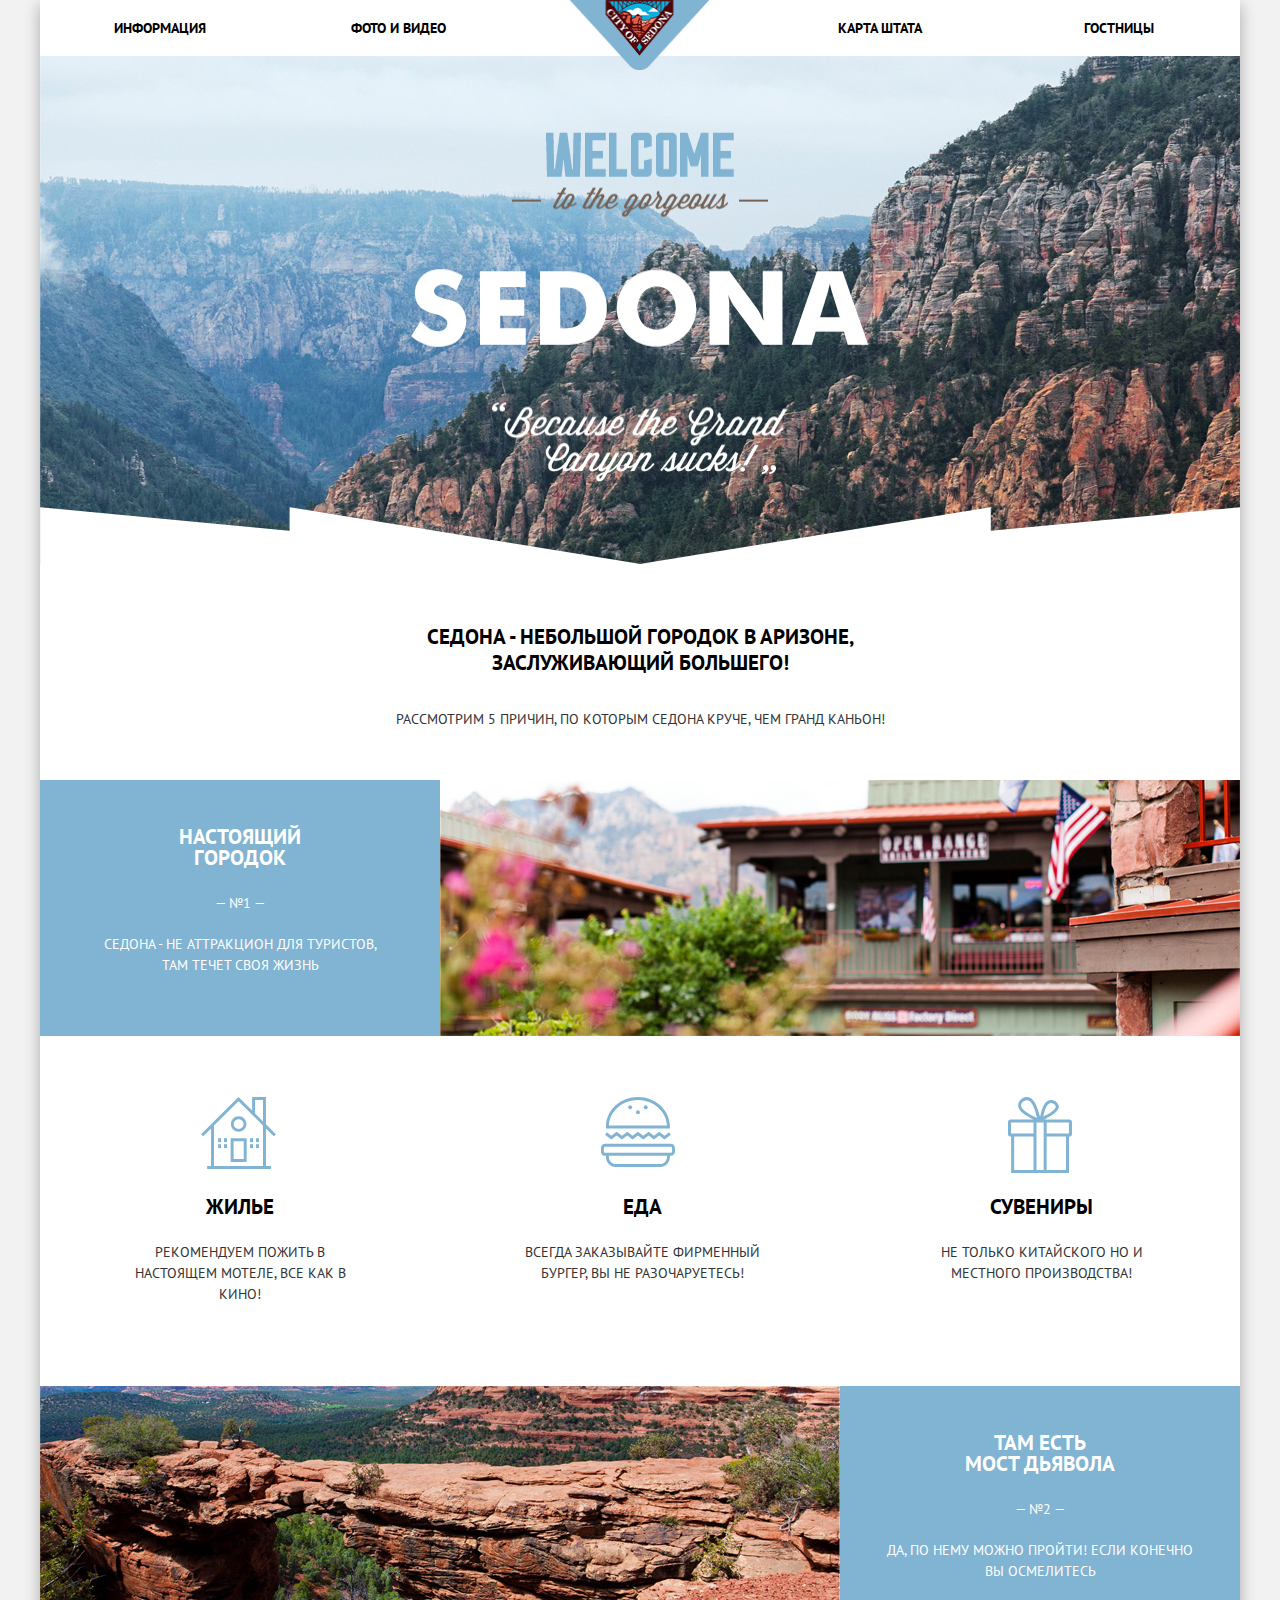
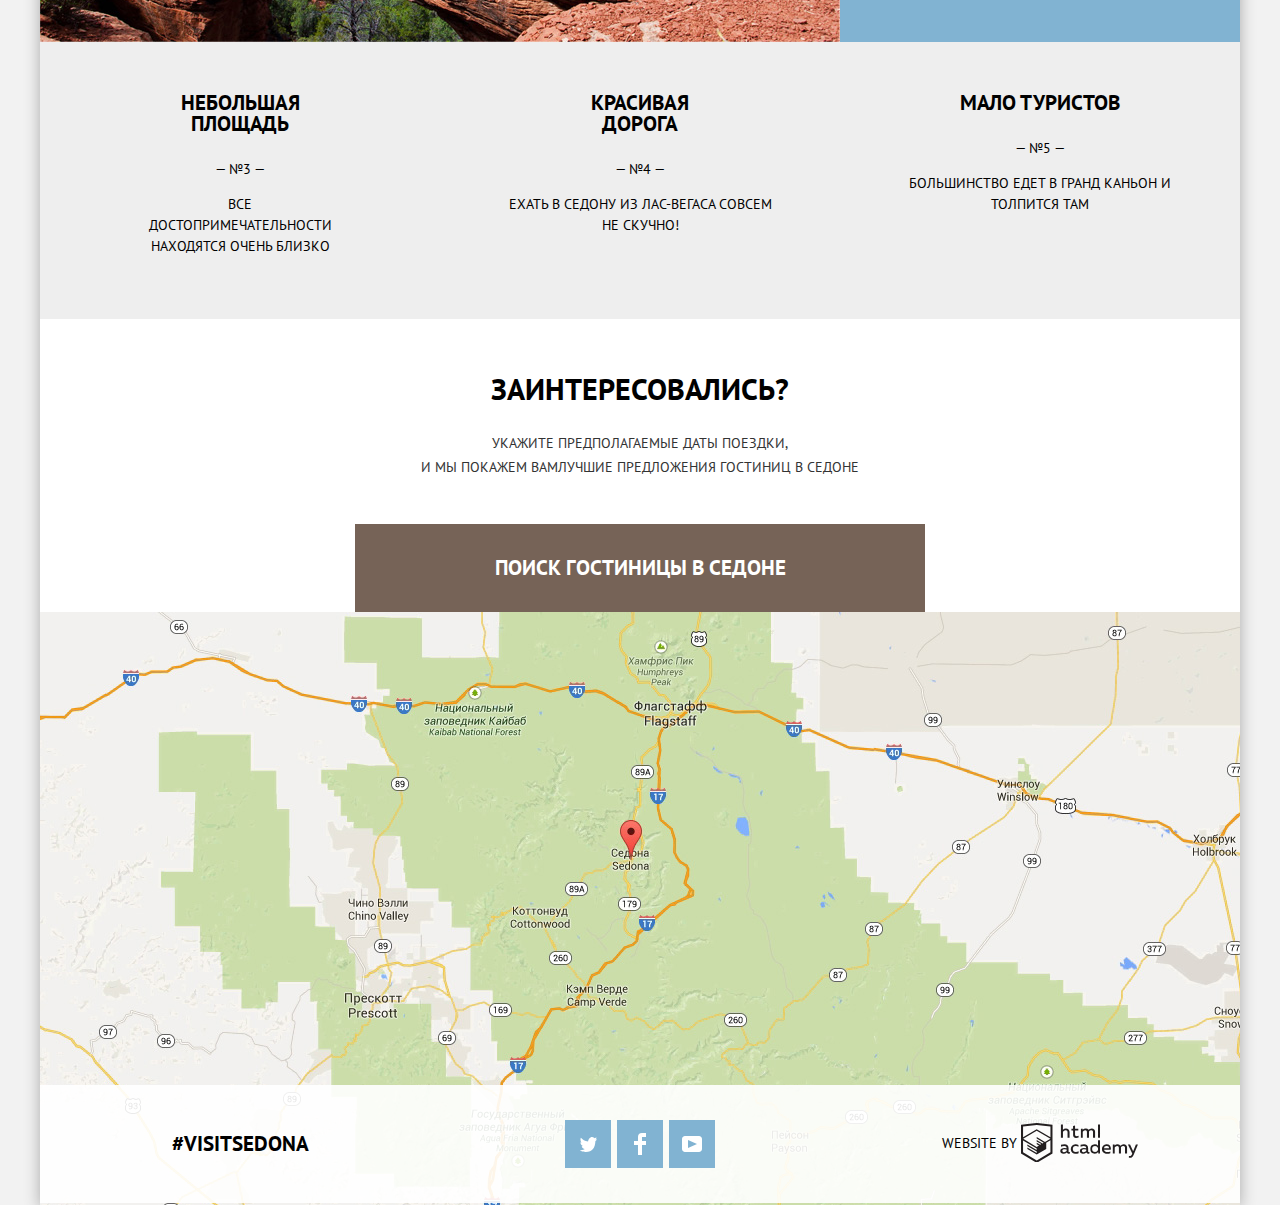
==== commit 33c220ff: "Задание 9" ====
--- a/index.html
+++ b/index.html
@@ -144,7 +144,7 @@
           <ul class="interested-list">
             <li class="interested-item arravial">
               <label for="arravial">Дата заезда:</label>
-              <input type="text" id="arravial" value="24 апреля 2017">
+              <input type="text" id="arravial" value="24 апреля 2017" name="arravial">
               <button type="button" class="button calendar one">
                 <span class="visually-hidden">Календарь</span>
                 <svg xmlns="http://www.w3.org/2000/svg" width="21" height="22" viewBox="0 0 21 22"><path d="M19.251 2.025h-2.845V.648c0-.381-.294-.689-.656-.689-.363 0-.656.308-.656.689v1.377h-3.938V.648c0-.381-.294-.689-.655-.689-.363 0-.657.308-.657.689v1.377H5.906V.648c0-.381-.294-.689-.656-.689-.363 0-.657.308-.657.689v1.377H1.75C.784 2.025 0 2.847 0 3.862v16.302C0 21.179.784 22 1.75 22h17.501c.966 0 1.749-.821 1.749-1.836V3.862c0-1.015-.783-1.837-1.749-1.837zm.437 18.139a.448.448 0 0 1-.437.459H1.75a.45.45 0 0 1-.438-.459V3.862a.45.45 0 0 1 .438-.459h2.844v1.378c0 .381.294.689.657.689.362 0 .656-.308.656-.689V3.403h3.938v1.378c0 .381.294.689.657.689.361 0 .655-.308.655-.689V3.403h3.938v1.378c0 .381.293.689.656.689.362 0 .656-.308.656-.689V3.403h2.845c.241 0 .437.206.437.459v16.302z"/><path d="M4.594 8.225h2.625v2.066H4.594zM4.594 11.668h2.625v2.067H4.594zM4.594 15.112h2.625v2.066H4.594zM9.188 15.112h2.625v2.066H9.188zM9.188 11.668h2.625v2.067H9.188zM9.188 8.225h2.625v2.066H9.188zM13.781 15.112h2.625v2.066h-2.625zM13.781 11.668h2.625v2.067h-2.625zM13.781 8.225h2.625v2.066h-2.625z"/></svg>
@@ -152,7 +152,7 @@
             </li>
             <li class="interested-item depart">
               <label for="depart">Дата выезда:</label>
-              <input type="text" id="depart" value="4 июля 2017">
+              <input type="text" id="depart" value="4 июля 2017" name="depart">
               <button type="button" class="button calendar two">
                 <span class="visually-hidden">Календарь</span>
                 <svg xmlns="http://www.w3.org/2000/svg" width="21" height="22" viewBox="0 0 21 22"><path d="M19.251 2.025h-2.845V.648c0-.381-.294-.689-.656-.689-.363 0-.656.308-.656.689v1.377h-3.938V.648c0-.381-.294-.689-.655-.689-.363 0-.657.308-.657.689v1.377H5.906V.648c0-.381-.294-.689-.656-.689-.363 0-.657.308-.657.689v1.377H1.75C.784 2.025 0 2.847 0 3.862v16.302C0 21.179.784 22 1.75 22h17.501c.966 0 1.749-.821 1.749-1.836V3.862c0-1.015-.783-1.837-1.749-1.837zm.437 18.139a.448.448 0 0 1-.437.459H1.75a.45.45 0 0 1-.438-.459V3.862a.45.45 0 0 1 .438-.459h2.844v1.378c0 .381.294.689.657.689.362 0 .656-.308.656-.689V3.403h3.938v1.378c0 .381.294.689.657.689.361 0 .655-.308.655-.689V3.403h3.938v1.378c0 .381.293.689.656.689.362 0 .656-.308.656-.689V3.403h2.845c.241 0 .437.206.437.459v16.302z"/><path d="M4.594 8.225h2.625v2.066H4.594zM4.594 11.668h2.625v2.067H4.594zM4.594 15.112h2.625v2.066H4.594zM9.188 15.112h2.625v2.066H9.188zM9.188 11.668h2.625v2.067H9.188zM9.188 8.225h2.625v2.066H9.188zM13.781 15.112h2.625v2.066h-2.625zM13.781 11.668h2.625v2.067h-2.625zM13.781 8.225h2.625v2.066h-2.625z"/></svg>
@@ -164,7 +164,7 @@
                 <button type="button" class="button minus">
                   <span class="visually-hidden">Уменьшить количество</span>-
                 </button>
-                <input type="text" value="2" id="adult">
+                <input type="text" value="2" id="adult" name="adult">
                 <button type="button" class="button plus">
                   <span class="visually-hidden">Увеличить количество</span>+
                 </button>
@@ -176,7 +176,7 @@
                 <button type="button" class="button minus">
                   <span class="visually-hidden">Уменьшить количество</span>-
                 </button>
-                <input type="text" value="0" id="child">
+                <input type="text" value="0" id="child" name="child">
                 <button type="button" class="button plus">
                   <span class="visually-hidden">Увеличить количество</span>+
                 </button>
@@ -188,6 +188,7 @@
       </section>
       <section class="map">
         <h2 class="visually-hidden">Карта</h2>
+        <iframe src="https://www.google.com/maps/embed?pb=!1m18!1m12!1m3!1d419081.0852614702!2d-112.07529036102696!3d34.85444381537525!2m3!1f0!2f0!3f0!3m2!1i1024!2i768!4f13.1!3m3!1m2!1s0x872da132f942b00d%3A0x5548c523fa6c8efd!2z0KHQtdC00L7QvdCwLCDQkNGA0LjQt9C-0L3QsCA4NjMzNiwg0KHQqNCQ!5e0!3m2!1sru!2sru!4v1522516949426" width="1200" height="593" frameborder="0" style="border:0" allowfullscreen></iframe>
         <img src="img/map.jpg" alt="map">
       </section>
     </main>
@@ -219,6 +220,7 @@
       </div>
     </footer>
   </div>
+  <script src="js/popap.js"></script>
 </body>
 
 </html>
--- a/css/style.css
+++ b/css/style.css
@@ -230,7 +230,7 @@
 
 .footer.main {
   position: relative;
-  z-index: 1;
+  z-index: 3;
   margin-top: -120px;
 }
 
@@ -583,6 +583,47 @@
   margin-left: -285px;
   font-weight: 700;
   box-shadow: 0px 5px 15px 0px rgba(0, 0, 0, 0.3);
+  z-index: 3;
+  display: none;
+}
+
+.search-form-show {
+  display: block;
+  
+  animation: bounce 0.6s;
+}
+
+@keyframes bounce {
+  0% {opacity: 0;}
+  40% {opacity: 0.4;}
+  70% {opacity: 0.7;}
+  100% {opacity: 1;}
+}
+
+.search-form-error {
+  animation: shake 0.6s;
+}
+
+@keyframes shake {
+  0%,
+  100% {
+    transform: translateX(0);
+  }
+
+  10%,
+  30%,
+  50%,
+  70%,
+  90% {
+    transform: translateX(-10px);
+  }
+
+  20%,
+  40%,
+  60%,
+  80% {
+    transform: translateX(10px);
+  }
 }
 
 .interested-list {
@@ -733,6 +774,20 @@
   line-height: 0;
   width: 1200px;
   height: 593px;
+  display: flex;
+  position: relative;
+}
+
+.map iframe {
+  position: relative;
+  z-index: 2;
+}
+
+.map img {
+  position: absolute;
+  top: 0;
+  left: 0;
+  z-index: 1;
 }
 
 /* Поиск гостиницы главная страница */
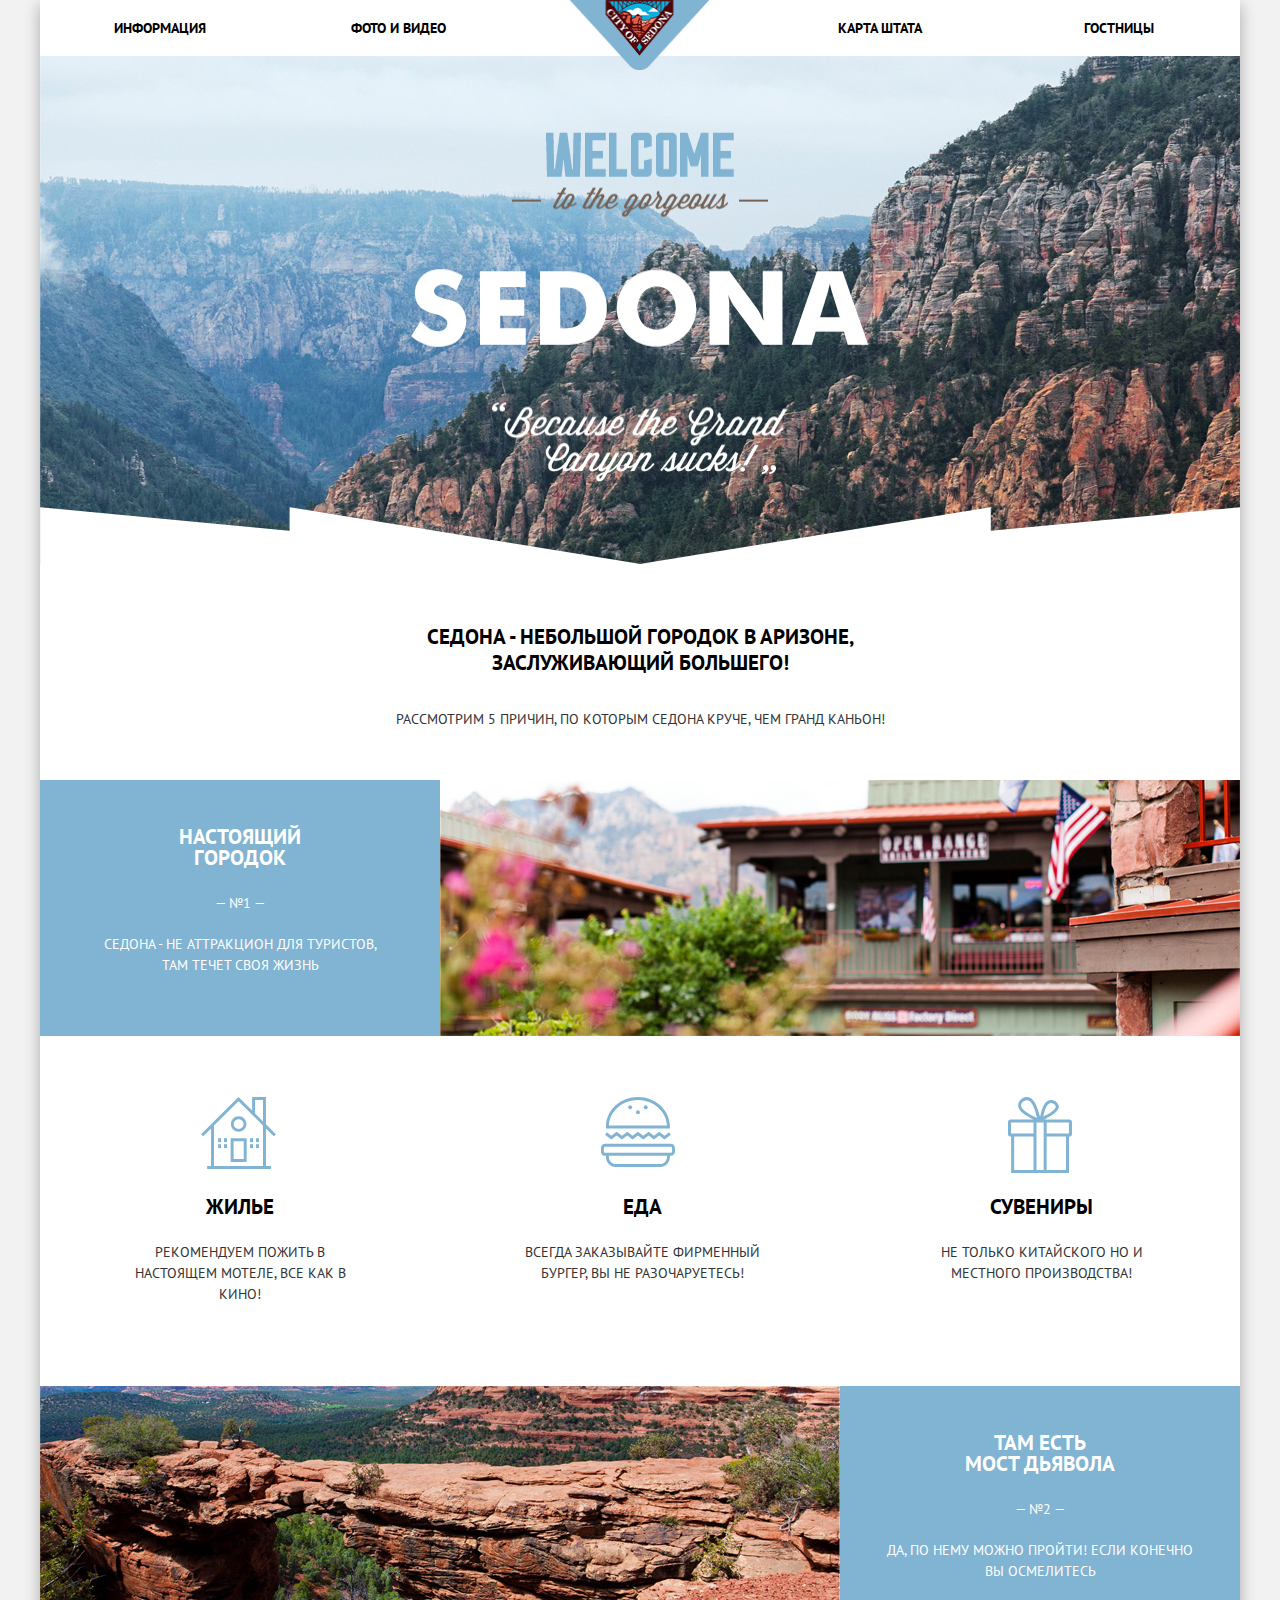
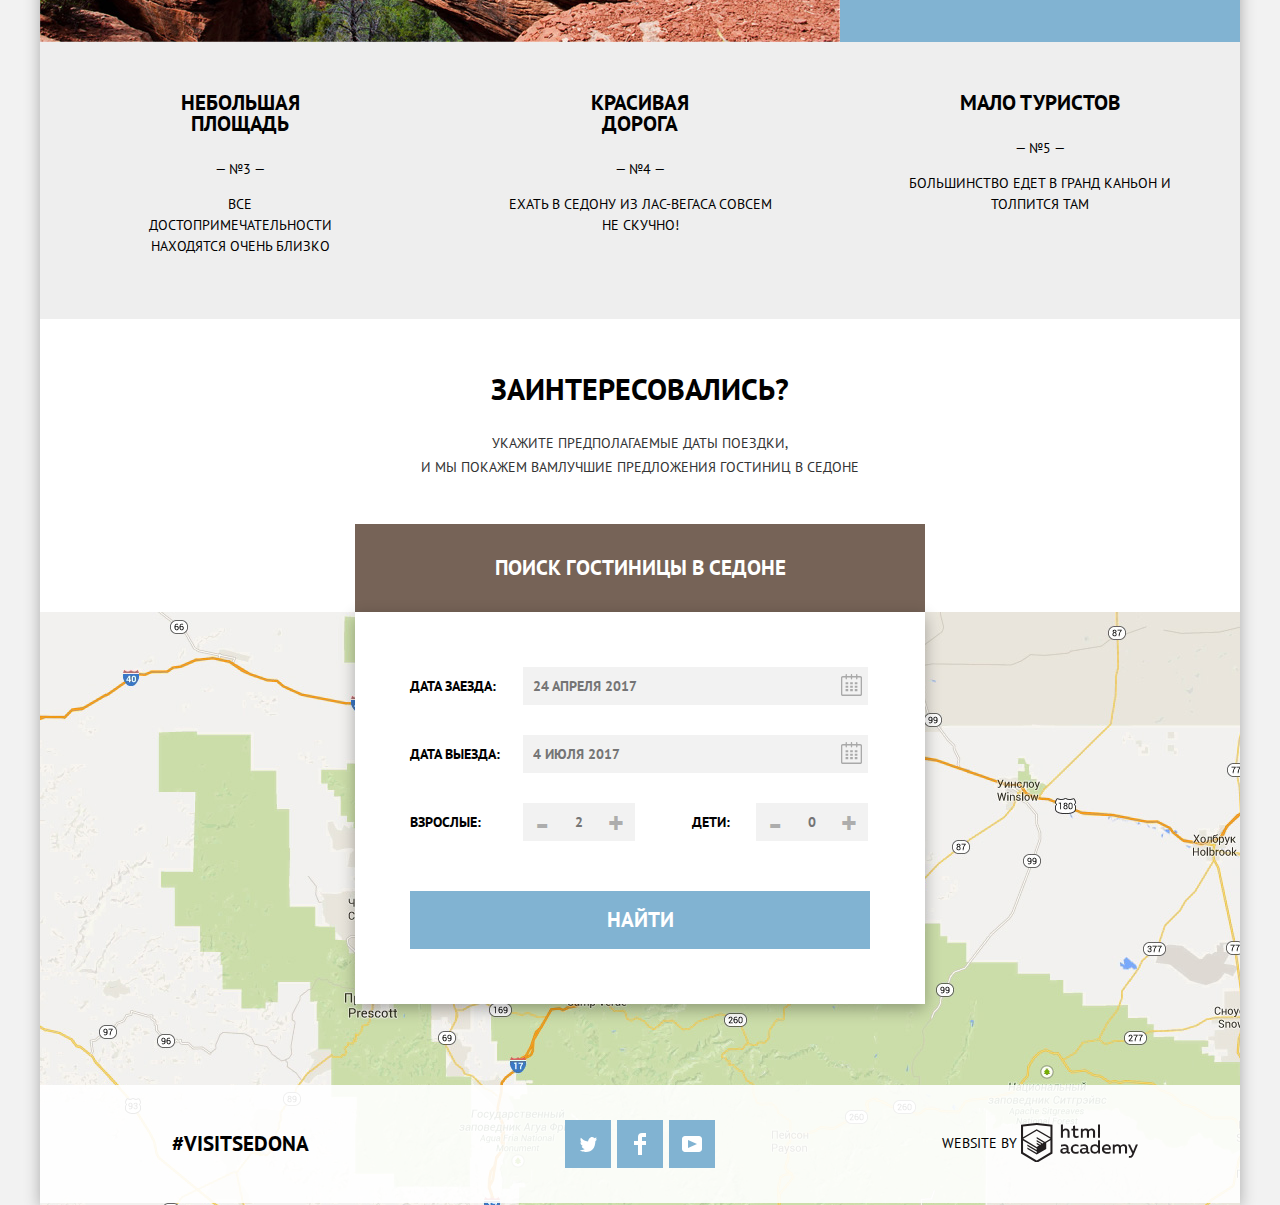
==== commit 8b9df8e4: "Задание 9" ====
--- a/index.html
+++ b/index.html
@@ -144,7 +144,7 @@
           <ul class="interested-list">
             <li class="interested-item arravial">
               <label for="arravial">Дата заезда:</label>
-              <input type="text" id="arravial" value="24 апреля 2017" name="arravial">
+              <input type="text" id="arravial" placeholder="24 апреля 2017" name="arravial">
               <button type="button" class="button calendar one">
                 <span class="visually-hidden">Календарь</span>
                 <svg xmlns="http://www.w3.org/2000/svg" width="21" height="22" viewBox="0 0 21 22"><path d="M19.251 2.025h-2.845V.648c0-.381-.294-.689-.656-.689-.363 0-.656.308-.656.689v1.377h-3.938V.648c0-.381-.294-.689-.655-.689-.363 0-.657.308-.657.689v1.377H5.906V.648c0-.381-.294-.689-.656-.689-.363 0-.657.308-.657.689v1.377H1.75C.784 2.025 0 2.847 0 3.862v16.302C0 21.179.784 22 1.75 22h17.501c.966 0 1.749-.821 1.749-1.836V3.862c0-1.015-.783-1.837-1.749-1.837zm.437 18.139a.448.448 0 0 1-.437.459H1.75a.45.45 0 0 1-.438-.459V3.862a.45.45 0 0 1 .438-.459h2.844v1.378c0 .381.294.689.657.689.362 0 .656-.308.656-.689V3.403h3.938v1.378c0 .381.294.689.657.689.361 0 .655-.308.655-.689V3.403h3.938v1.378c0 .381.293.689.656.689.362 0 .656-.308.656-.689V3.403h2.845c.241 0 .437.206.437.459v16.302z"/><path d="M4.594 8.225h2.625v2.066H4.594zM4.594 11.668h2.625v2.067H4.594zM4.594 15.112h2.625v2.066H4.594zM9.188 15.112h2.625v2.066H9.188zM9.188 11.668h2.625v2.067H9.188zM9.188 8.225h2.625v2.066H9.188zM13.781 15.112h2.625v2.066h-2.625zM13.781 11.668h2.625v2.067h-2.625zM13.781 8.225h2.625v2.066h-2.625z"/></svg>
@@ -152,7 +152,7 @@
             </li>
             <li class="interested-item depart">
               <label for="depart">Дата выезда:</label>
-              <input type="text" id="depart" value="4 июля 2017" name="depart">
+              <input type="text" id="depart" placeholder="4 июля 2017" name="depart">
               <button type="button" class="button calendar two">
                 <span class="visually-hidden">Календарь</span>
                 <svg xmlns="http://www.w3.org/2000/svg" width="21" height="22" viewBox="0 0 21 22"><path d="M19.251 2.025h-2.845V.648c0-.381-.294-.689-.656-.689-.363 0-.656.308-.656.689v1.377h-3.938V.648c0-.381-.294-.689-.655-.689-.363 0-.657.308-.657.689v1.377H5.906V.648c0-.381-.294-.689-.656-.689-.363 0-.657.308-.657.689v1.377H1.75C.784 2.025 0 2.847 0 3.862v16.302C0 21.179.784 22 1.75 22h17.501c.966 0 1.749-.821 1.749-1.836V3.862c0-1.015-.783-1.837-1.749-1.837zm.437 18.139a.448.448 0 0 1-.437.459H1.75a.45.45 0 0 1-.438-.459V3.862a.45.45 0 0 1 .438-.459h2.844v1.378c0 .381.294.689.657.689.362 0 .656-.308.656-.689V3.403h3.938v1.378c0 .381.294.689.657.689.361 0 .655-.308.655-.689V3.403h3.938v1.378c0 .381.293.689.656.689.362 0 .656-.308.656-.689V3.403h2.845c.241 0 .437.206.437.459v16.302z"/><path d="M4.594 8.225h2.625v2.066H4.594zM4.594 11.668h2.625v2.067H4.594zM4.594 15.112h2.625v2.066H4.594zM9.188 15.112h2.625v2.066H9.188zM9.188 11.668h2.625v2.067H9.188zM9.188 8.225h2.625v2.066H9.188zM13.781 15.112h2.625v2.066h-2.625zM13.781 11.668h2.625v2.067h-2.625zM13.781 8.225h2.625v2.066h-2.625z"/></svg>
@@ -164,7 +164,7 @@
                 <button type="button" class="button minus">
                   <span class="visually-hidden">Уменьшить количество</span>-
                 </button>
-                <input type="text" value="2" id="adult" name="adult">
+                <input type="text" placeholder="2" id="adult" name="adult">
                 <button type="button" class="button plus">
                   <span class="visually-hidden">Увеличить количество</span>+
                 </button>
@@ -176,7 +176,7 @@
                 <button type="button" class="button minus">
                   <span class="visually-hidden">Уменьшить количество</span>-
                 </button>
-                <input type="text" value="0" id="child" name="child">
+                <input type="text" placeholder="0" id="child" name="child">
                 <button type="button" class="button plus">
                   <span class="visually-hidden">Увеличить количество</span>+
                 </button>
@@ -188,7 +188,7 @@
       </section>
       <section class="map">
         <h2 class="visually-hidden">Карта</h2>
-        <iframe src="https://www.google.com/maps/embed?pb=!1m18!1m12!1m3!1d419081.0852614702!2d-112.07529036102696!3d34.85444381537525!2m3!1f0!2f0!3f0!3m2!1i1024!2i768!4f13.1!3m3!1m2!1s0x872da132f942b00d%3A0x5548c523fa6c8efd!2z0KHQtdC00L7QvdCwLCDQkNGA0LjQt9C-0L3QsCA4NjMzNiwg0KHQqNCQ!5e0!3m2!1sru!2sru!4v1522516949426" width="1200" height="593" frameborder="0" style="border:0" allowfullscreen></iframe>
+        <iframe src="https://www.google.com/maps/embed?pb=!1m18!1m12!1m3!1d419081.0852614702!2d-112.07529036102696!3d34.85444381537525!2m3!1f0!2f0!3f0!3m2!1i1024!2i768!4f13.1!3m3!1m2!1s0x872da132f942b00d%3A0x5548c523fa6c8efd!2z0KHQtdC00L7QvdCwLCDQkNGA0LjQt9C-0L3QsCA4NjMzNiwg0KHQqNCQ!5e0!3m2!1sru!2sru!4v1522516949426" width="1200" height="593" style="border:0" allowfullscreen></iframe>
         <img src="img/map.jpg" alt="map">
       </section>
     </main>
--- a/css/style.css
+++ b/css/style.css
@@ -17,7 +17,8 @@
   width: 1200px;
   margin: 0 auto;
   padding: 0;
-  box-shadow: 0px 5px 15px 0px rgba(0, 0, 0, 0.3);
+  -webkit-box-shadow: 0px 5px 15px 0px rgba(0, 0, 0, 0.3);
+          box-shadow: 0px 5px 15px 0px rgba(0, 0, 0, 0.3);
 }
 
 .visually-hidden {
@@ -31,7 +32,9 @@
 
   white-space: nowrap;
 
-  clip-path: inset(100%);
+  -webkit-clip-path: inset(100%);
+
+          clip-path: inset(100%);
   clip: rect(0 0 0 0);
   overflow: hidden;
 }
@@ -174,9 +177,15 @@
 }
 
 .social-button {
-  display: flex;
-  align-items: center;
-  justify-content: center;
+  display: -webkit-box;
+  display: -ms-flexbox;
+  display: flex;
+  -webkit-box-align: center;
+      -ms-flex-align: center;
+          align-items: center;
+  -webkit-box-pack: center;
+      -ms-flex-pack: center;
+          justify-content: center;
   width: 46px;
   height: 48px;
 
@@ -235,9 +244,15 @@
 }
 
 .footer .container {
-  display: flex;
-  justify-content: space-between;
-  align-items: center;
+  display: -webkit-box;
+  display: -ms-flexbox;
+  display: flex;
+  -webkit-box-pack: justify;
+      -ms-flex-pack: justify;
+          justify-content: space-between;
+  -webkit-box-align: center;
+      -ms-flex-align: center;
+          align-items: center;
 }
 
 .footer-hashtag {
@@ -249,8 +264,12 @@
 }
 
 .footer-social {
-  display: flex;
-  justify-content: space-between;
+  display: -webkit-box;
+  display: -ms-flexbox;
+  display: flex;
+  -webkit-box-pack: justify;
+      -ms-flex-pack: justify;
+          justify-content: space-between;
   margin: 0 auto;
   padding: 0;
   width: 150px;
@@ -269,8 +288,13 @@
 .navigation {
   margin: 0;
   padding: 0;
-  display: flex;
-  flex-direction: row;
+  display: -webkit-box;
+  display: -ms-flexbox;
+  display: flex;
+  -webkit-box-orient: horizontal;
+  -webkit-box-direction: normal;
+      -ms-flex-direction: row;
+          flex-direction: row;
   width: 1200px;
   position: relative;
 
@@ -351,8 +375,11 @@
   list-style: none;
   margin: 0;
   padding: 0;
-  display: flex;
-  flex-wrap: wrap;
+  display: -webkit-box;
+  display: -ms-flexbox;
+  display: flex;
+  -ms-flex-wrap: wrap;
+      flex-wrap: wrap;
 }
 
 .feature-item,
@@ -363,10 +390,13 @@
 
 .feature-item.town,
 .feature-item.bridge {
-  display: flex;
-  margin: 0;
-  padding: 0;
-  flex-wrap: wrap;
+  display: -webkit-box;
+  display: -ms-flexbox;
+  display: flex;
+  margin: 0;
+  padding: 0;
+  -ms-flex-wrap: wrap;
+      flex-wrap: wrap;
 }
 
 .feature-item-img {
@@ -384,7 +414,8 @@
   padding-bottom: 43px;
   padding-left: 60px;
   padding-right: 60px;
-  box-sizing: border-box;
+  -webkit-box-sizing: border-box;
+          box-sizing: border-box;
 }
 
 .bridge .feature-item-description {
@@ -405,7 +436,8 @@
   margin: 0 auto;
   padding: 0;
   margin-bottom: 25px;
-  box-sizing: border-box;
+  -webkit-box-sizing: border-box;
+          box-sizing: border-box;
 }
 
 .feature-item-description p:first-of-type {
@@ -454,7 +486,8 @@
   padding-bottom: 81px;
   padding-left: 73px;
   padding-right: 73px;
-  box-sizing: border-box;
+  -webkit-box-sizing: border-box;
+          box-sizing: border-box;
   position: relative;
 }
 
@@ -474,7 +507,8 @@
   padding-bottom: 81px;
   padding-left: 60px;
   padding-right: 55px;
-  box-sizing: border-box;
+  -webkit-box-sizing: border-box;
+          box-sizing: border-box;
   position: relative;
 }
 
@@ -494,7 +528,8 @@
   padding-bottom: 81px;
   padding-left: 65px;
   padding-right: 62px;
-  box-sizing: border-box;
+  -webkit-box-sizing: border-box;
+          box-sizing: border-box;
   position: relative;
 }
 
@@ -514,7 +549,8 @@
   padding-bottom: 48px;
   padding-left: 95px;
   padding-right: 95px;
-  box-sizing: border-box;
+  -webkit-box-sizing: border-box;
+          box-sizing: border-box;
 }
 
 .road {
@@ -522,7 +558,8 @@
   padding-bottom: 48px;
   padding-left: 67px;
   padding-right: 67px;
-  box-sizing: border-box;
+  -webkit-box-sizing: border-box;
+          box-sizing: border-box;
 }
 
 .tourists {
@@ -530,7 +567,8 @@
   padding-bottom: 48px;
   padding-left: 66px;
   padding-right: 66px;
-  box-sizing: border-box;
+  -webkit-box-sizing: border-box;
+          box-sizing: border-box;
 }
 
 /* Описание главная страница */
@@ -573,41 +611,59 @@
   width: 570px;
   margin: 0 auto;
   padding: 55px 55px;
-  box-sizing: border-box;
-  display: flex;
-  flex-direction: column;
+  -webkit-box-sizing: border-box;
+          box-sizing: border-box;
+  display: -webkit-box;
+  display: -ms-flexbox;
+  display: flex;
+  -webkit-box-orient: vertical;
+  -webkit-box-direction: normal;
+      -ms-flex-direction: column;
+          flex-direction: column;
   line-height: 26px;
   position: absolute;
   background-color: white;
   left: 50%;
   margin-left: -285px;
   font-weight: 700;
-  box-shadow: 0px 5px 15px 0px rgba(0, 0, 0, 0.3);
+  -webkit-box-shadow: 0px 5px 15px 0px rgba(0, 0, 0, 0.3);
+          box-shadow: 0px 5px 15px 0px rgba(0, 0, 0, 0.3);
   z-index: 3;
+  display: block;
+}
+
+.search-form-show {
   display: none;
-}
-
-.search-form-show {
-  display: block;
-  
-  animation: bounce 0.6s;
+
+  -webkit-animation: bounce 0.6s;
+
+          animation: bounce 0.6s;
+}
+
+@-webkit-keyframes bounce {
+  0% {opacity: 0;}
+  40% {opacity: 0.6;}
+  70% {opacity: 0.9;}
+  100% {opacity: 1;}
 }
 
 @keyframes bounce {
   0% {opacity: 0;}
-  40% {opacity: 0.4;}
-  70% {opacity: 0.7;}
+  40% {opacity: 0.6;}
+  70% {opacity: 0.9;}
   100% {opacity: 1;}
 }
 
 .search-form-error {
-  animation: shake 0.6s;
-}
-
-@keyframes shake {
+  -webkit-animation: shake 0.6s;
+          animation: shake 0.6s;
+}
+
+@-webkit-keyframes shake {
   0%,
   100% {
-    transform: translateX(0);
+    -webkit-transform: translateX(0);
+            transform: translateX(0);
   }
 
   10%,
@@ -615,14 +671,41 @@
   50%,
   70%,
   90% {
-    transform: translateX(-10px);
+    -webkit-transform: translateX(-10px);
+            transform: translateX(-10px);
   }
 
   20%,
   40%,
   60%,
   80% {
-    transform: translateX(10px);
+    -webkit-transform: translateX(10px);
+            transform: translateX(10px);
+  }
+}
+
+@keyframes shake {
+  0%,
+  100% {
+    -webkit-transform: translateX(0);
+            transform: translateX(0);
+  }
+
+  10%,
+  30%,
+  50%,
+  70%,
+  90% {
+    -webkit-transform: translateX(-10px);
+            transform: translateX(-10px);
+  }
+
+  20%,
+  40%,
+  60%,
+  80% {
+    -webkit-transform: translateX(10px);
+            transform: translateX(10px);
   }
 }
 
@@ -630,37 +713,68 @@
   list-style: none;
   margin: 0;
   padding: 0;
-  display: flex;
-  flex-wrap: wrap;
+  display: -webkit-box;
+  display: -ms-flexbox;
+  display: flex;
+  -ms-flex-wrap: wrap;
+      flex-wrap: wrap;
   position: relative;
-  justify-content: space-between;
+  -webkit-box-pack: justify;
+      -ms-flex-pack: justify;
+          justify-content: space-between;
 }
 
 .interested-list li {
-  display: flex;
-  margin: 0;
-  padding: 0;
-  justify-content: space-between;
-  align-items: center;
+  display: -webkit-box;
+  display: -ms-flexbox;
+  display: flex;
+  margin: 0;
+  padding: 0;
+  -webkit-box-pack: justify;
+      -ms-flex-pack: justify;
+          justify-content: space-between;
+  -webkit-box-align: center;
+      -ms-flex-align: center;
+          align-items: center;
 }
 
 .interested-item.arravial,
 .interested-item.depart {
   margin: 0;
   padding: 0;
+  display: -webkit-box;
+  display: -ms-flexbox;
   display: flex;
   width: 458px;
   margin-bottom: 30px;
   position: relative;
-  justify-content: space-between;
-  align-items: center;
+  -webkit-box-pack: justify;
+      -ms-flex-pack: justify;
+          justify-content: space-between;
+  -webkit-box-align: center;
+      -ms-flex-align: center;
+          align-items: center;
+}
+
+.search-form input::-webkit-input-placeholder {
+  opacity: 1;
+}
+.search-form input:-ms-input-placeholder {
+  opacity: 1;
+}
+.search-form input::-ms-input-placeholder {
+  opacity: 1;
+}
+.search-form input::placeholder {
+  opacity: 1;
 }
 
 .arravial input,
 .depart input {
   width: 345px;
   padding: 6px 10px;
-  box-sizing: border-box;
+  -webkit-box-sizing: border-box;
+          box-sizing: border-box;
   text-transform: inherit;
   line-height: 39px;
 }
@@ -693,11 +807,18 @@
 }
 
 .interested-item.box {
-  display: flex;
-  margin: 0;
-  padding: 0;
-  flex-direction: row;
-  align-items: center;
+  display: -webkit-box;
+  display: -ms-flexbox;
+  display: flex;
+  margin: 0;
+  padding: 0;
+  -webkit-box-orient: horizontal;
+  -webkit-box-direction: normal;
+      -ms-flex-direction: row;
+          flex-direction: row;
+  -webkit-box-align: center;
+      -ms-flex-align: center;
+          align-items: center;
   width: 114px;
 
 }
@@ -739,7 +860,8 @@
   width: 36px;
   text-align: center;
   padding: 6px 0px;
-  box-sizing: border-box;
+  -webkit-box-sizing: border-box;
+          box-sizing: border-box;
 }
 
 .button.find {
@@ -774,6 +896,8 @@
   line-height: 0;
   width: 1200px;
   height: 593px;
+  display: -webkit-box;
+  display: -ms-flexbox;
   display: flex;
   position: relative;
 }
@@ -811,8 +935,12 @@
 .filters-list {
   margin: 0;
   padding: 0;
-  display: flex;
-  justify-content: space-between;
+  display: -webkit-box;
+  display: -ms-flexbox;
+  display: flex;
+  -webkit-box-pack: justify;
+      -ms-flex-pack: justify;
+          justify-content: space-between;
 }
 
 .filters fieldset {
@@ -891,7 +1019,8 @@
 
   border: 2px solid #ffffff;
   border-radius: 2px;
-  box-sizing: border-box;
+  -webkit-box-sizing: border-box;
+          box-sizing: border-box;
 }
 
 .price-controls::after {
@@ -904,7 +1033,9 @@
   height: 22px;
 
   background: #ffffff;
-  transform: translate(-50%, -50%);
+  -webkit-transform: translate(-50%, -50%);
+      -ms-transform: translate(-50%, -50%);
+          transform: translate(-50%, -50%);
 }
 
 .price-controls label {
@@ -961,13 +1092,16 @@
   background: #ababab;
   border: 8px solid #ffffff;
   border-radius: 50%;
-  box-shadow: 0 2px 1px 0 rgba(0, 1, 1, 0.2);
+  -webkit-box-shadow: 0 2px 1px 0 rgba(0, 1, 1, 0.2);
+          box-shadow: 0 2px 1px 0 rgba(0, 1, 1, 0.2);
   cursor: pointer;
 }
 
 .range-toggle:hover {
   background: #1c4f80;
-  transform: scale(2);
+  -webkit-transform: scale(2);
+      -ms-transform: scale(2);
+          transform: scale(2);
 }
 
 .range-toggle-min {
@@ -999,7 +1133,6 @@
 
   background: #ffffff;
 }
-
 /* Фильтр страница гостиниц */
 
 /* Сортировка страница гостиниц */
@@ -1007,9 +1140,13 @@
 .sort {
   margin: 0;
   padding: 0;
+  display: -webkit-box;
+  display: -ms-flexbox;
   display: flex;
   border-bottom: 1px solid #e5e5e5;
-  align-items: center;
+  -webkit-box-align: center;
+      -ms-flex-align: center;
+          align-items: center;
   padding-left: 73px;
   padding-right: 73px;
   padding-top: 10px;
@@ -1033,6 +1170,8 @@
   list-style: none;
   margin: 0;
   padding: 0;
+  display: -webkit-box;
+  display: -ms-flexbox;
   display: flex;
   font-size: 12px;
   line-height: 18px;
@@ -1063,12 +1202,15 @@
 .housing {
   margin: 0;
   padding: 0;
+  display: -webkit-box;
+  display: -ms-flexbox;
   display: flex;
   padding-top: 29px;
   padding-bottom: 25px;
   padding-left: 73px;
   padding-right: 73px;
-  box-sizing: border-box;
+  -webkit-box-sizing: border-box;
+          box-sizing: border-box;
   border-bottom: 1px solid #e5e5e5;
 }
 
@@ -1079,10 +1221,15 @@
 
 .housing-about {
   padding-left: 28px;
+  display: -webkit-box;
+  display: -ms-flexbox;
   display: flex;
   width: 280px;
-  flex-wrap: wrap;
-  align-items: center;
+  -ms-flex-wrap: wrap;
+      flex-wrap: wrap;
+  -webkit-box-align: center;
+      -ms-flex-align: center;
+          align-items: center;
 }
 
 .housing-about h1 {
@@ -1122,18 +1269,30 @@
 .housing-rate {
   margin: 0;
   padding: 0;
-  display: flex;
-  flex-direction: column;
+  display: -webkit-box;
+  display: -ms-flexbox;
+  display: flex;
+  -webkit-box-orient: vertical;
+  -webkit-box-direction: normal;
+      -ms-flex-direction: column;
+          flex-direction: column;
   margin-left: auto;
-  align-items: flex-end;
+  -webkit-box-align: end;
+      -ms-flex-align: end;
+          align-items: flex-end;
 }
 
 .housing-rate ul {
   margin: 0;
   padding: 0;
   list-style: none;
-  display: flex;
-  flex-direction: row-reverse;
+  display: -webkit-box;
+  display: -ms-flexbox;
+  display: flex;
+  -webkit-box-orient: horizontal;
+  -webkit-box-direction: reverse;
+      -ms-flex-direction: row-reverse;
+          flex-direction: row-reverse;
 }
 
 .housing-rate li {
@@ -1152,5 +1311,4 @@
   background-color: #f2f2f2;
   margin-top: auto;
 }
-
 /* Список гостиниц */
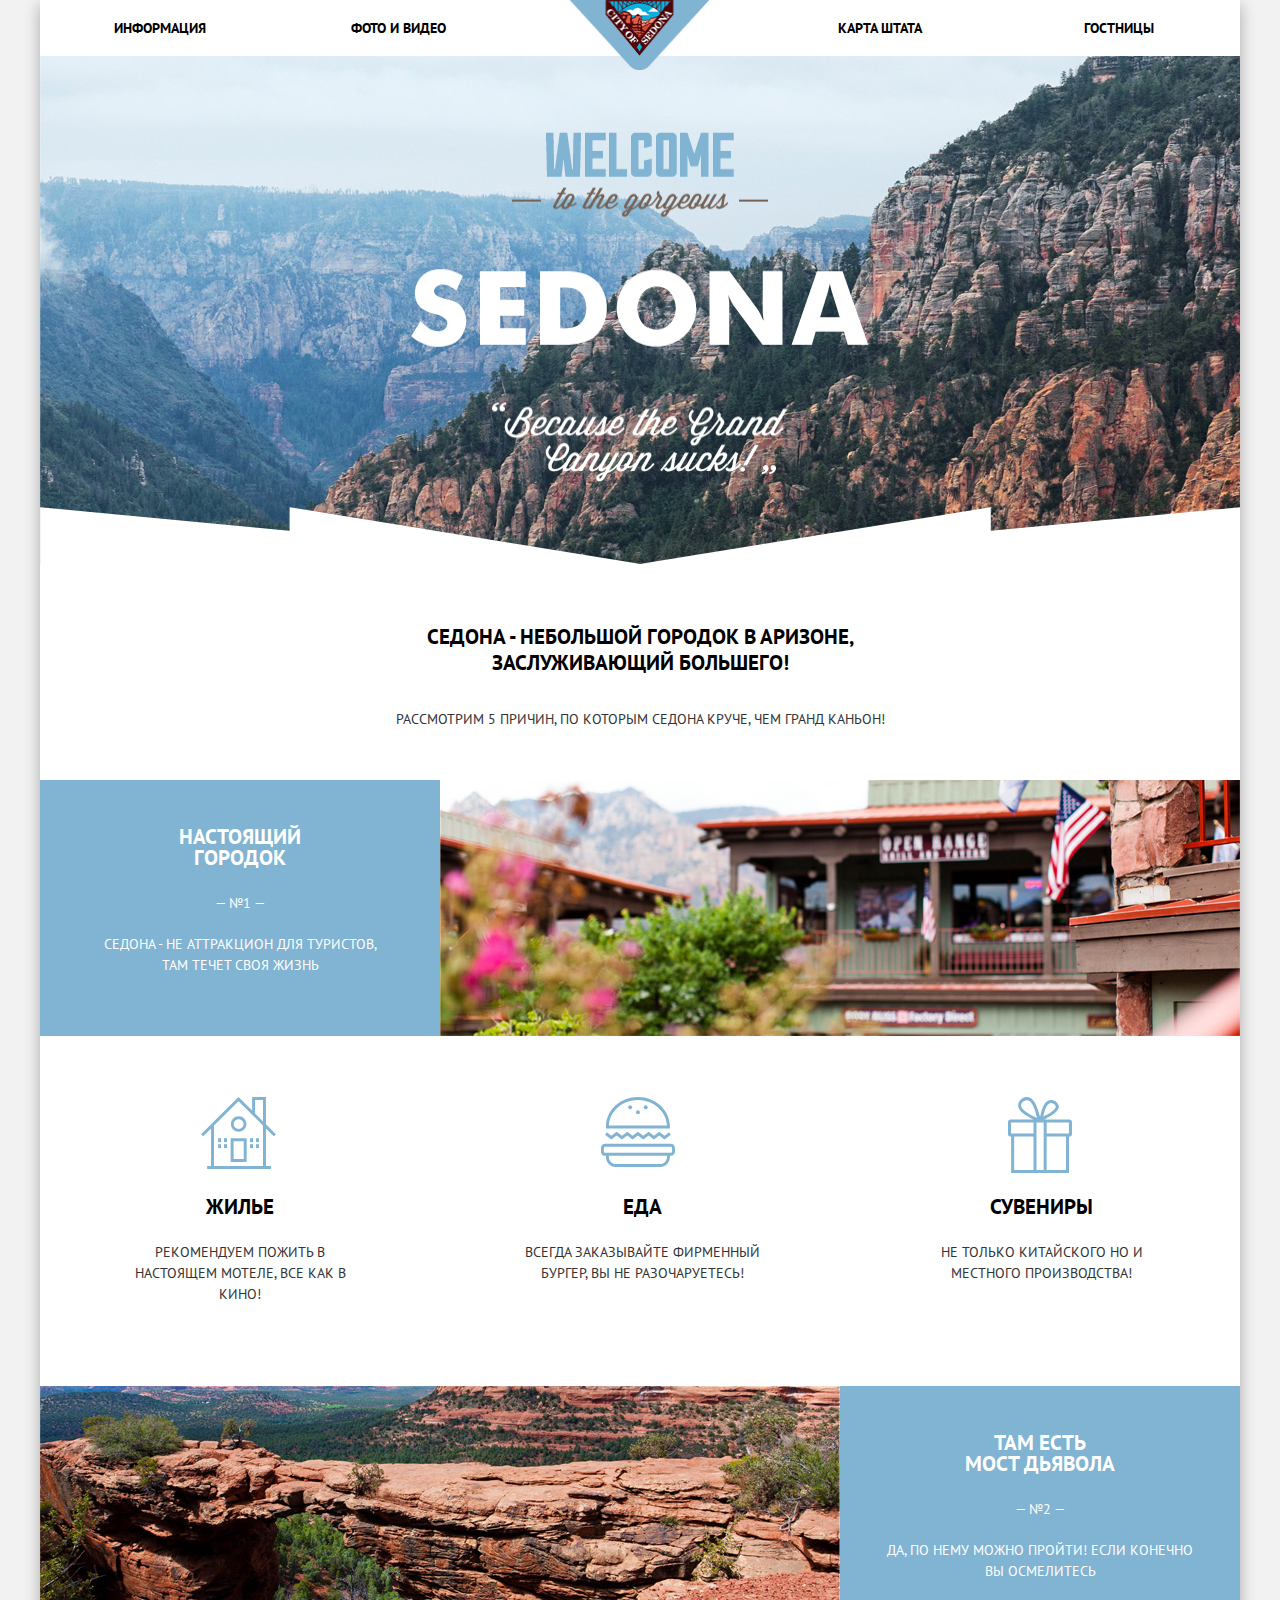
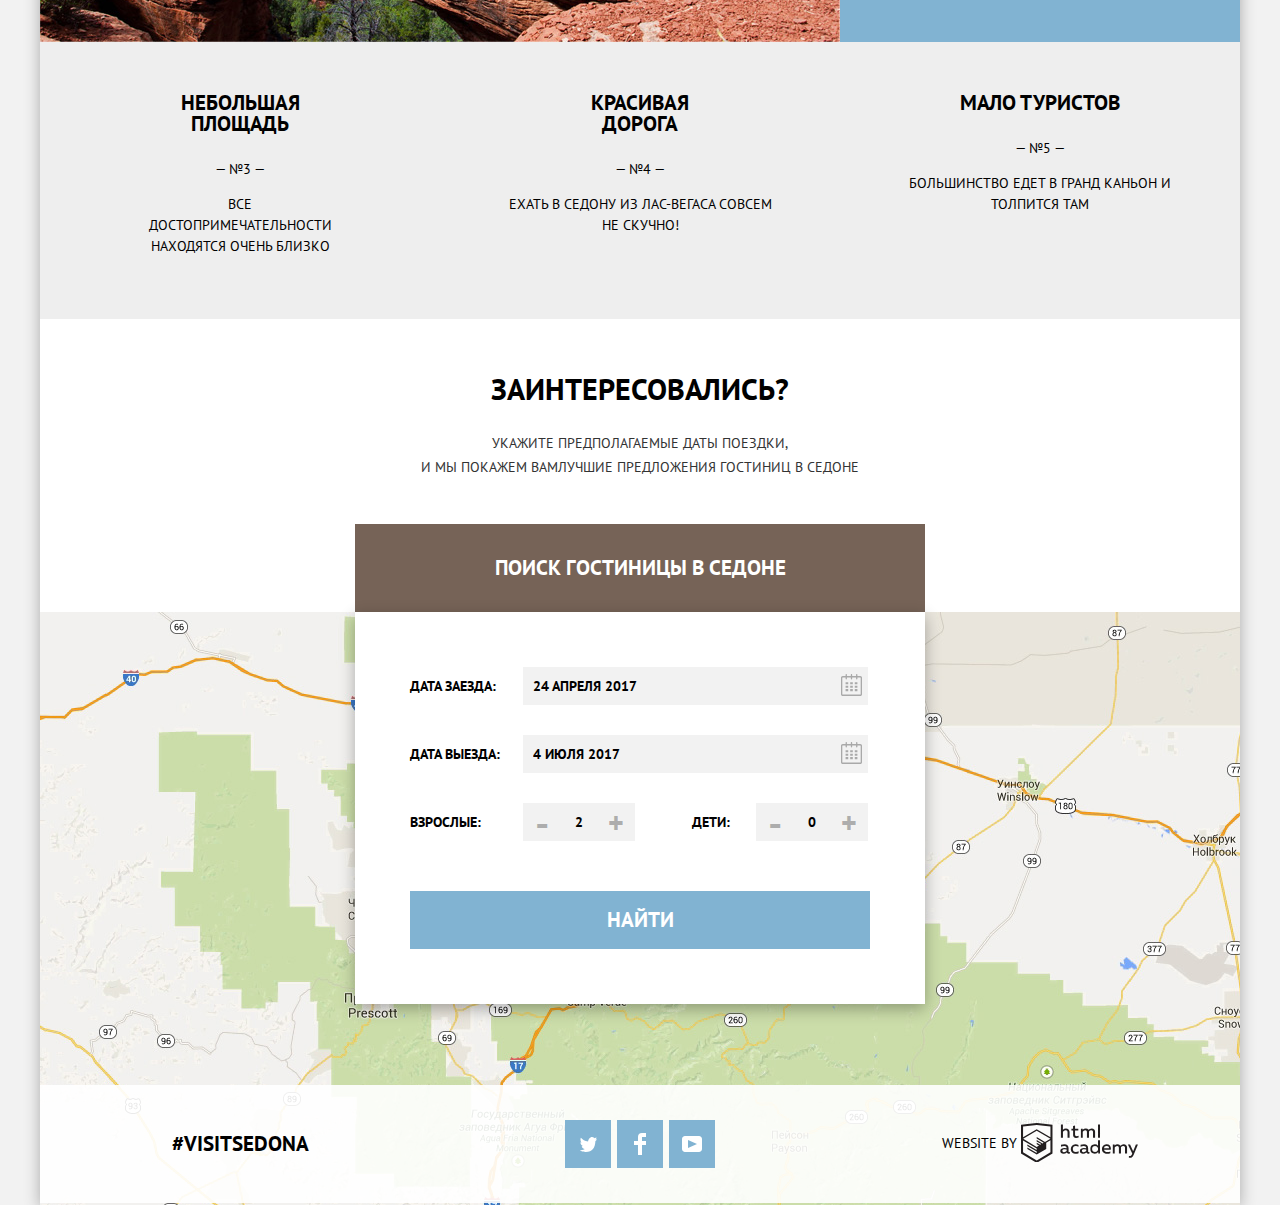
==== commit dac99ee4: "Задание 9" ====
--- a/index.html
+++ b/index.html
@@ -6,7 +6,7 @@
   <title>HTML Academy: Седона</title>
   <link href="https://fonts.googleapis.com/css?family=PT+Sans:400,700" rel="stylesheet">
   <link href="css/normalize.css" rel="stylesheet">
-  <link href="css/style.css" rel="stylesheet">
+  <link href="css/style.min.css" rel="stylesheet">
 </head>
 
 <body>
@@ -220,7 +220,7 @@
       </div>
     </footer>
   </div>
-  <script src="js/popap.js"></script>
+  <script src="js/popap.min.js"></script>
 </body>
 
 </html>
--- a/css/style.min.css
+++ b/css/style.min.css
@@ -0,0 +1 @@
+body{margin:0;padding:0;font-family:'PT Sans','Arial',sans-serif;font-size:14px;line-height:21px;font-weight:400;color:#000;text-transform:uppercase;background-color:#f2f2f2}.decor-shadow{background-color:#fff;width:1200px;margin:0 auto;padding:0;-webkit-box-shadow:0 5px 15px 0 rgba(0,0,0,0.3);box-shadow:0 5px 15px 0 rgba(0,0,0,0.3)}.visually-hidden{position:absolute;width:1px;height:1px;margin:-1px;border:0;padding:0;white-space:nowrap;-webkit-clip-path:inset(100%);clip-path:inset(100%);clip:rect(0 0 0 0);overflow:hidden}img{max-width:100%;height:auto}a{text-decoration:none}.navigation .active-page{color:#766357}.navigation a{display:inline-block;vertical-align:top;margin:15px 0}.navigation a,.housing a{color:#000}.navigation a:hover,.navigation a:focus,.housing a:hover,.housing a:focus{color:#81b3d2}.navigation a:active,.housing a:active{color:rgba(0,0,0,0.3)}.sort-list .active-sort{color:#81b3d2;border-bottom:none}.sort-list a{color:rgba(0,0,0,0.3);border-bottom:1px dotted #81b3d2}.sort-button a{border-bottom:none}.sort-list a:hover,.sort-list a:focus{color:#81b3d2}.sort-list a:active{color:#000}.button{font:inherit;color:#a9a9a9;vertical-align:middle;text-transform:uppercase;background-color:#fff;border:none}.button.calendar path{fill:rgba(0,0,0,0.3)}.button.calendar:hover path,.button.calendar:focus path{fill:#000}.button.calendar:active path{fill:#81b3d2}.button.search,.button.book{color:#fff;background-color:#766357}.button.search:hover,.button.search:focus,.button.book:hover,.button.book:focus{color:#fff;background-color:#604e43}.button.search:active,.button.book:active{color:rgba(255,255,255,0.3);background-color:#503e33}.button.minus:hover,.button.minus:focus,.button.plus:hover,.button.plus:focus{color:#000}.button.minus:active,.button.plus:active{color:#81b3d2}.button.find,.button.info{color:#fff;background-color:#81b3d2}.button.find:hover,.button.find:focus,.button.info:hover,.button.info:focus{color:#fff;background-color:#669ec0}.button.find:active,.button.info:active{color:rgba(255,255,255,0.3);background-color:#5496bd}.social-button{display:-webkit-box;display:-ms-flexbox;display:flex;-webkit-box-align:center;-ms-flex-align:center;align-items:center;-webkit-box-pack:center;-ms-flex-pack:center;justify-content:center;width:46px;height:48px;background-color:#81b3d2}.social-button:hover,.social-button:focus{background-color:#669ec0}.social-button:active path{fill:rgba(255,255,255,0.3)}.html-button{display:inline-block;vertical-align:middle;width:117px;height:43px}.sort-button path{fill:rgba(0,0,0,0.3)}.sort-button:hover path,.sort-button:focus path{fill:#000}.sort-button:active path{fill:#5496bd}.sort-button.active-button path{fill:#5496bd}.footer{color:#000;background-color:rgba(255,255,255,0.9);line-height:26px;margin:0;padding:35px 0}.footer.main{position:relative;z-index:3;margin-top:-120px}.footer .container{display:-webkit-box;display:-ms-flexbox;display:flex;-webkit-box-pack:justify;-ms-flex-pack:justify;justify-content:space-between;-webkit-box-align:center;-ms-flex-align:center;align-items:center}.footer-hashtag{font-size:21px;font-weight:700;margin:0;width:400px;text-align:center}.footer-social{display:-webkit-box;display:-ms-flexbox;display:flex;-webkit-box-pack:justify;-ms-flex-pack:justify;justify-content:space-between;margin:0 auto;padding:0;width:150px}.footer-copyright{margin:0;width:400px;text-align:center}.navigation{margin:0;padding:0;display:-webkit-box;display:-ms-flexbox;display:flex;-webkit-box-orient:horizontal;-webkit-box-direction:normal;-ms-flex-direction:row;flex-direction:row;width:1200px;position:relative;font-size:14px;font-weight:700;line-height:26px;color:#000;background-color:#fff;list-style:none}.navigation-item{text-align:center}.navigation li{width:239px}.navigation li:nth-child(2){margin-right:242px}.header-logo{width:140px;height:70px;position:absolute;left:50%;margin-left:-70px;z-index:1}.description{line-height:26px;text-align:center;margin:0;padding:0}.img-welcome img{padding-top:76px;padding-bottom:74px;height:350px;width:458px}.img-welcome{background-image:url(../img/corners.png),url(../img/background_index.jpg);background-repeat:no-repeat,no-repeat;background-position:bottom,0 -55px}.description h1{font-size:21px;width:495px;padding:0;margin:60px auto 30px}.description p{margin:0;padding:0;padding-bottom:48px}.features-list,.life-list{list-style:none;margin:0;padding:0;display:-webkit-box;display:-ms-flexbox;display:flex;-ms-flex-wrap:wrap;flex-wrap:wrap}.feature-item,.life-item,.interested{text-align:center}.feature-item.town,.feature-item.bridge{display:-webkit-box;display:-ms-flexbox;display:flex;margin:0;padding:0;-ms-flex-wrap:wrap;flex-wrap:wrap}.feature-item-img{line-height:0}.feature-item-img img{width:800px;height:256px}.feature-item-description{width:400px;-webkit-box-sizing:border-box;box-sizing:border-box;padding:46px 60px 43px}.bridge .feature-item-description{padding-left:38px;padding-right:38px}.life-item,.feature-item.space,.feature-item.road,.feature-item.tourists{width:400px}.feature-item h2{display:block;width:160px;margin:0 auto;padding:0;margin-bottom:25px;-webkit-box-sizing:border-box;box-sizing:border-box}.feature-item-description p:first-of-type{margin-bottom:20px}.feature-item.bridge,.feature-item.town{width:1200px;color:#fff;background-color:#81b3d2}.life-list{color:#000;background-color:#fff}.description p,.life-item p{color:#333}.feature-item:nth-child(n+3){background-color:#eee}.feature-item h2,.life-item h3{font-size:21px}.life-item p{margin:0;padding:0}.life-item h3{margin:0;padding:0;padding-bottom:25px}.house{-webkit-box-sizing:border-box;box-sizing:border-box;position:relative;padding:160px 73px 81px}.house h3::before{content:"";position:absolute;width:75px;height:72px;top:61px;right:164px;background-image:url(../img/icon-1.svg)}.food{-webkit-box-sizing:border-box;box-sizing:border-box;position:relative;padding:160px 55px 81px 60px}.food h3::before{content:"";position:absolute;width:74px;height:70px;top:61px;right:165px;background-image:url(../img/icon-3.svg)}.souvenirs{-webkit-box-sizing:border-box;box-sizing:border-box;position:relative;padding:160px 62px 81px 65px}.souvenirs h3::before{content:"";position:absolute;width:64px;height:76px;top:61px;right:168px;background-image:url(../img/icon-2.svg)}.space{-webkit-box-sizing:border-box;box-sizing:border-box;padding:50px 95px 48px}.road{-webkit-box-sizing:border-box;box-sizing:border-box;padding:50px 67px 48px}.tourists{-webkit-box-sizing:border-box;box-sizing:border-box;padding:50px 66px 48px}.feature-item.interested{text-align:center;background-color:#fff;margin:0;padding:0}.interested h2{margin:0;font-size:30px;line-height:36px;padding-top:52px;padding-bottom:10px}.interested p{line-height:24px;color:#333;margin-bottom:45px}.button.search{width:570px;font-size:21px;line-height:26px;font-weight:700;padding:31px 0}.search-form{width:570px;margin:0 auto;padding:55px;-webkit-box-sizing:border-box;box-sizing:border-box;display:-webkit-box;display:-ms-flexbox;display:flex;-webkit-box-orient:vertical;-webkit-box-direction:normal;-ms-flex-direction:column;flex-direction:column;line-height:26px;position:absolute;background-color:#fff;left:50%;margin-left:-285px;font-weight:700;-webkit-box-shadow:0 5px 15px 0 rgba(0,0,0,0.3);box-shadow:0 5px 15px 0 rgba(0,0,0,0.3);z-index:3;display:block}.search-form-show{display:none;-webkit-animation:bounce .6s;animation:bounce .6s}@-webkit-keyframes bounce{0%{opacity:0}40%{opacity:.6}70%{opacity:.9}100%{opacity:1}}@keyframes bounce{0%{opacity:0}40%{opacity:.6}70%{opacity:.9}100%{opacity:1}}.search-form-error{-webkit-animation:shake .6s;animation:shake .6s}@-webkit-keyframes shake{0%,100%{-webkit-transform:translateX(0);transform:translateX(0)}10%,30%,50%,70%,90%{-webkit-transform:translateX(-10px);transform:translateX(-10px)}20%,40%,60%,80%{-webkit-transform:translateX(10px);transform:translateX(10px)}}@keyframes shake{0%,100%{-webkit-transform:translateX(0);transform:translateX(0)}10%,30%,50%,70%,90%{-webkit-transform:translateX(-10px);transform:translateX(-10px)}20%,40%,60%,80%{-webkit-transform:translateX(10px);transform:translateX(10px)}}.interested-list{list-style:none;margin:0;padding:0;display:-webkit-box;display:-ms-flexbox;display:flex;-ms-flex-wrap:wrap;flex-wrap:wrap;position:relative;-webkit-box-pack:justify;-ms-flex-pack:justify;justify-content:space-between}.interested-list li{display:-webkit-box;display:-ms-flexbox;display:flex;margin:0;padding:0;-webkit-box-pack:justify;-ms-flex-pack:justify;justify-content:space-between;-webkit-box-align:center;-ms-flex-align:center;align-items:center}.interested-item.arravial,.interested-item.depart{margin:0;padding:0;display:-webkit-box;display:-ms-flexbox;display:flex;width:458px;margin-bottom:30px;position:relative;-webkit-box-pack:justify;-ms-flex-pack:justify;justify-content:space-between;-webkit-box-align:center;-ms-flex-align:center;align-items:center}.search-form input::-webkit-input-placeholder{opacity:1;color:inherit}.search-form input:-ms-input-placeholder{opacity:1;color:inherit}.search-form input::-ms-input-placeholder{opacity:1;color:inherit}.search-form input::placeholder{opacity:1;color:inherit}.arravial input,.depart input{width:345px;padding:6px 10px;-webkit-box-sizing:border-box;box-sizing:border-box;text-transform:inherit;line-height:39px}.arravial label{display:inline-block;vertical-align:middle}.button.calendar.one{margin:0;padding:0;position:absolute;right:7px;top:7px;width:20px;height:24px;background-color:transparent}.button.calendar.two{margin:0;padding:0;position:absolute;right:7px;top:7px;width:20px;height:24px;background-color:transparent}.interested-item.box{display:-webkit-box;display:-ms-flexbox;display:flex;margin:0;padding:0;-webkit-box-orient:horizontal;-webkit-box-direction:normal;-ms-flex-direction:row;flex-direction:row;-webkit-box-align:center;-ms-flex-align:center;align-items:center;width:114px}.button.minus{margin:0;padding:0;width:38px;height:38px;color:rgba(0,0,0,0.3);background-color:#f2f2f2;font-size:40px}.button.plus{margin:0;padding:0;width:38px;height:38px;color:rgba(0,0,0,0.3);background-color:#f2f2f2;font-size:30px}.interested-item.adult{width:227px;margin:0;padding:0}.interested-item.child{width:178px;margin:0;padding:0}.adult input,.child input{width:36px;text-align:center;padding:6px 0;-webkit-box-sizing:border-box;box-sizing:border-box}.button.find{width:460px;font-size:21px;line-height:26px;margin-top:50px;padding:16px 0}.interested-item input{font:inherit;background-color:#f2f2f2;border:none;min-height:38px}.interested-item input:hover{background-color:#ebebeb}.interested-item input:focus{outline:none;background-color:#fff;outline:2px solid #e5e5e5}.map{line-height:0;width:1200px;height:593px;display:-webkit-box;display:-ms-flexbox;display:flex;position:relative}.map iframe{position:relative;z-index:2}.map img{position:absolute;top:0;left:0;z-index:1}.filters{background-image:url(../img/background_hotels.jpg);background-position:0 -55px}.filters form{margin:0;padding:0;padding-left:73px;padding-right:73px;padding-top:28px;padding-bottom:33px}.filters-list{margin:0;padding:0;display:-webkit-box;display:-ms-flexbox;display:flex;-webkit-box-pack:justify;-ms-flex-pack:justify;justify-content:space-between}.filters fieldset{border:none;margin:0;padding:0}.filters legend{font-size:16px;font-weight:700;color:#fff}.filters ul{list-style:none;margin:0;padding:0}.filters li{margin-top:24px}.filters-list fieldset:last-of-type{margin-left:230px}.filter-infrastructure label,.filter-type label{display:block;position:relative;padding-left:40px;color:#fff}input[type="checkbox"]{display:none}input[type="checkbox"] + span{position:absolute;left:0;top:0;width:33px;height:30px;background-image:url(../img/checkbox-off.svg);background-repeat:no-repeat}input[type="checkbox"]:checked + span{background-image:url(../img/checkbox-on.svg);background-repeat:no-repeat}input[type="checkbox"]:checked:disabled + span{background-image:url(../img/checkbox-on-off.svg);background-repeat:no-repeat}input[type="checkbox"]:disabled + span{background-image:url(../img/checkbox-off-off.svg);background-repeat:no-repeat}.price-controls{position:relative;height:36px;width:320px;margin-bottom:20px;margin-top:10px;padding:0;font-size:0;border:2px solid #fff;border-radius:2px;-webkit-box-sizing:border-box;box-sizing:border-box}.price-controls::after{content:"";position:absolute;top:50%;left:50%;width:2px;height:22px;background:#fff;-webkit-transform:translate(-50%,-50%);-ms-transform:translate(-50%,-50%);transform:translate(-50%,-50%)}.price-controls label{display:inline-block;font-size:14px;line-height:32px;vertical-align:middle;color:#fff;width:80px;padding-left:67px;min-height:32px;cursor:pointer}.price-controls input{width:50px;margin:0;min-height:32px;color:inherit;font:inherit;background:none;border:none}.range-controls{position:relative;margin-bottom:32px}.range-controls .scale{height:2px;background:rgba(255,255,255,0.3)}.range-controls .bar{width:80%;height:2px;background:#fff}.range-toggle{position:absolute;top:-9px;width:4px;height:4px;background:#ababab;border:8px solid #fff;border-radius:50%;-webkit-box-shadow:0 2px 1px 0 rgba(0,1,1,0.2);box-shadow:0 2px 1px 0 rgba(0,1,1,0.2);cursor:pointer}.range-toggle:hover{background:#1c4f80;-webkit-transform:scale(2);-ms-transform:scale(2);transform:scale(2)}.range-toggle-min{left:0}.range-toggle-max{left:80%}.btn-transparent{display:block;margin:0 auto;padding:5px 35px;font-size:14px;line-height:21px;color:#fff;text-transform:uppercase;background:transparent;border:2px solid #fff;border-radius:2px;cursor:pointer}.btn-transparent:hover{color:#000;background:#fff}.sort{margin:0;padding:0;display:-webkit-box;display:-ms-flexbox;display:flex;border-bottom:1px solid #e5e5e5;-webkit-box-align:center;-ms-flex-align:center;align-items:center;padding-left:73px;padding-right:73px;padding-top:10px;padding-bottom:8px}.sort p:first-of-type{font-size:21px;line-height:26px;font-weight:700;width:165px}.sort p:last-of-type{width:116px;font-size:12px;line-height:18px}.sort-list{list-style:none;margin:0;padding:0;display:-webkit-box;display:-ms-flexbox;display:flex;font-size:12px;line-height:18px;width:778px}.sort-list li{margin-right:32px}.sort-list li:last-of-type{margin:0}.sort-list li:nth-last-of-type(2){margin-left:auto;margin-right:10px}.housing p{color:#333}.housing{margin:0;padding:0;display:-webkit-box;display:-ms-flexbox;display:flex;padding-top:29px;padding-bottom:25px;padding-left:73px;padding-right:73px;-webkit-box-sizing:border-box;box-sizing:border-box;border-bottom:1px solid #e5e5e5}.housing img{height:90px;width:136px}.housing-about{padding-left:28px;display:-webkit-box;display:-ms-flexbox;display:flex;width:280px;-ms-flex-wrap:wrap;flex-wrap:wrap;-webkit-box-align:center;-ms-flex-align:center;align-items:center}.housing-about h1{margin:0;padding:0;font-size:21px;line-height:28px;margin-top:-8px}.housing-about p{margin:0;padding:0;width:108px;margin-right:6px;font-size:14px;line-height:21px;margin-top:-5px}.housing-about .button{margin:0;padding:0;font-weight:700;line-height:28px}.button.info{width:110px;margin-right:6px}.button.book{width:142px}.housing-rate{margin:0;padding:0;display:-webkit-box;display:-ms-flexbox;display:flex;-webkit-box-orient:vertical;-webkit-box-direction:normal;-ms-flex-direction:column;flex-direction:column;margin-left:auto;-webkit-box-align:end;-ms-flex-align:end;align-items:flex-end}.housing-rate ul{margin:0;padding:0;list-style:none;display:-webkit-box;display:-ms-flexbox;display:flex;-webkit-box-orient:horizontal;-webkit-box-direction:reverse;-ms-flex-direction:row-reverse;flex-direction:row-reverse}.housing-rate li{margin:0;padding:0;background-image:url(../img/star.svg);background-repeat:no-repeat;width:20px;height:20px;padding-left:2px}.housing-rate p{margin:0;padding:4px 14px;background-color:#f2f2f2;margin-top:auto}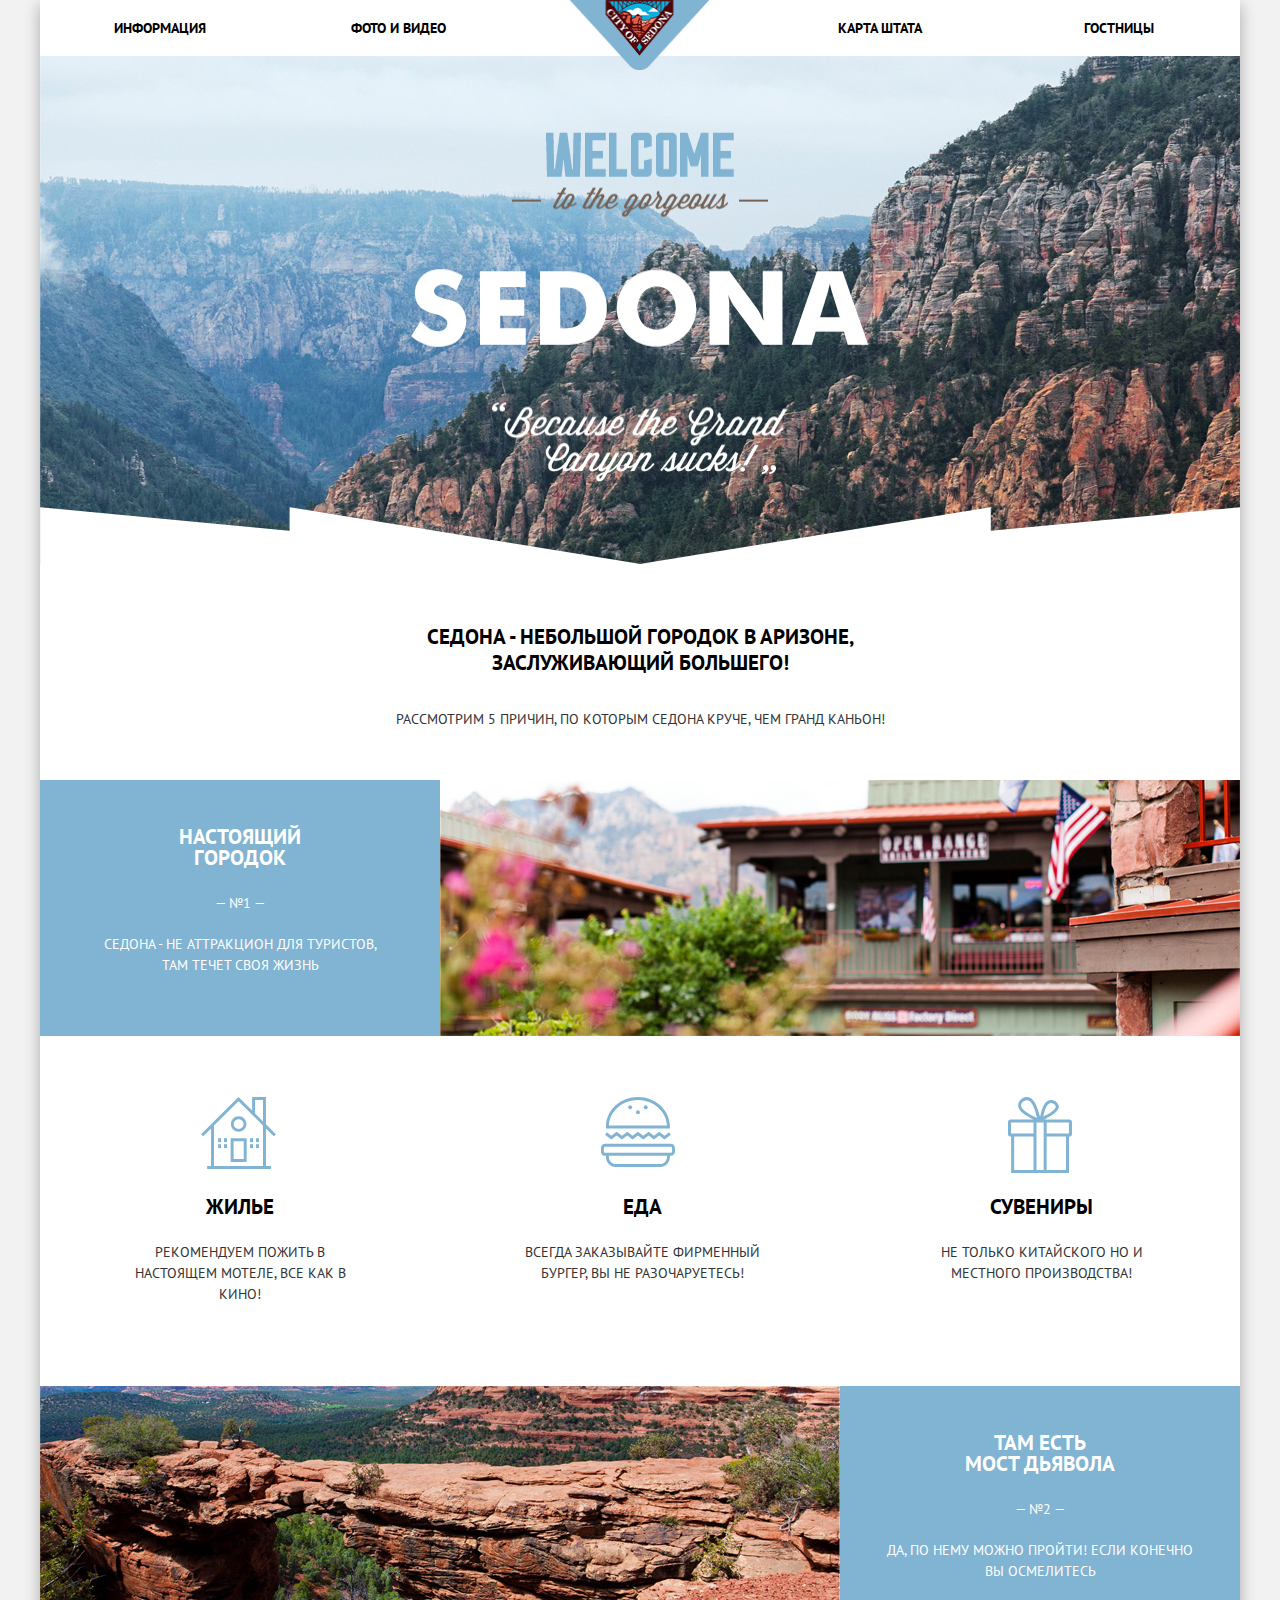
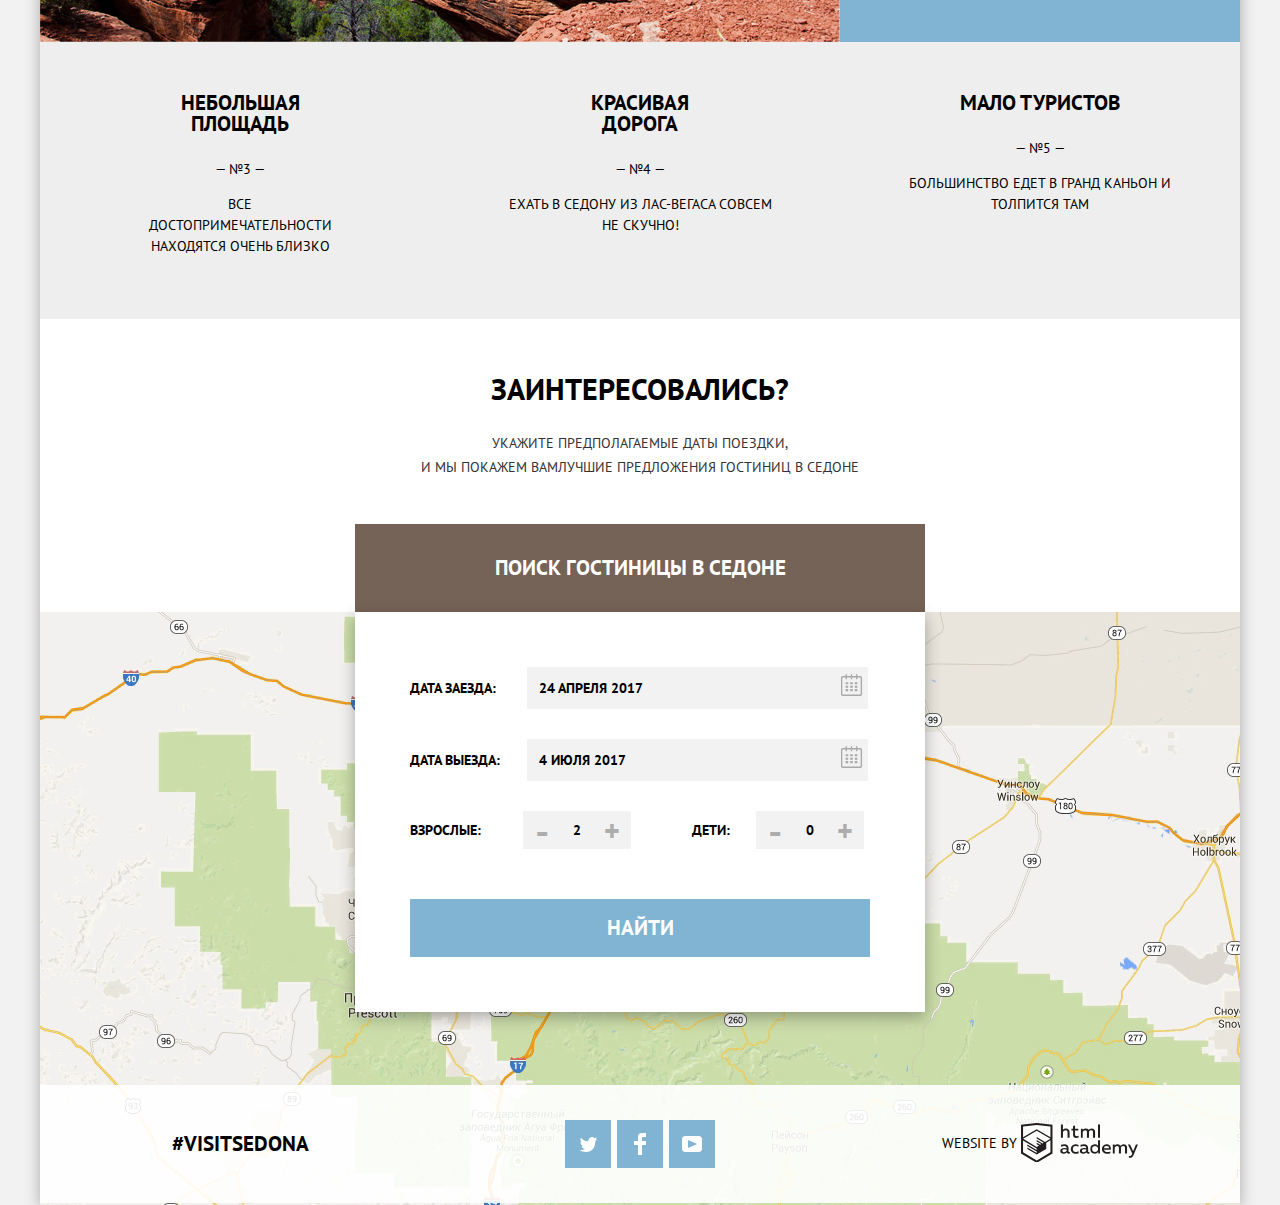
==== commit 8ef1f5fe: "Исправления" ====
--- a/index.html
+++ b/index.html
@@ -5,14 +5,14 @@
   <meta charset="utf-8">
   <title>HTML Academy: Седона</title>
   <link href="https://fonts.googleapis.com/css?family=PT+Sans:400,700" rel="stylesheet">
-  <link href="css/normalize.css" rel="stylesheet">
+  <link href="css/normalize.min.css" rel="stylesheet">
   <link href="css/style.min.css" rel="stylesheet">
 </head>
 
 <body>
   <div class="decor-shadow">
     <header>
-      <img class="header-logo" src="img/logo.png" alt="logo">
+      <img class="header-logo" src="img/logo.png" alt="logo" width="140" height="70">
       <nav>
         <ul class="navigation">
           <li class="navigation-item"><a href="#">Информация</a></li>
@@ -25,7 +25,7 @@
     <main>
       <section class="description">
         <div class="img-welcome">
-          <img src="img/sedona.png" alt="welcome to the gorgeous sedona">
+          <img src="img/sedona.png" alt="welcome to the gorgeous sedona" width="458" height="350">
         </div>
         <h1>
           Седона - небольшой городок в&nbsp;Аризоне, заслуживающий большего!
@@ -49,7 +49,7 @@
               </p>
             </div>
             <div class="feature-item-img">
-              <img src="img/city.jpg" alt="real town">
+              <img src="img/city.jpg" alt="real town" width="800" height="256">
             </div>
             <ul class="life-list">
               <li class="life-item house">
@@ -80,7 +80,7 @@
           </li>
           <li class="feature-item bridge">
             <div class="feature-item-img">
-              <img src="img/bridge.jpg" alt="devil's bridge">
+              <img src="img/bridge.jpg" alt="devil's bridge" width="800" height="256">
             </div>
             <div class="feature-item-description">
               <h2>
@@ -189,7 +189,7 @@
       <section class="map">
         <h2 class="visually-hidden">Карта</h2>
         <iframe src="https://www.google.com/maps/embed?pb=!1m18!1m12!1m3!1d419081.0852614702!2d-112.07529036102696!3d34.85444381537525!2m3!1f0!2f0!3f0!3m2!1i1024!2i768!4f13.1!3m3!1m2!1s0x872da132f942b00d%3A0x5548c523fa6c8efd!2z0KHQtdC00L7QvdCwLCDQkNGA0LjQt9C-0L3QsCA4NjMzNiwg0KHQqNCQ!5e0!3m2!1sru!2sru!4v1522516949426" width="1200" height="593" style="border:0" allowfullscreen></iframe>
-        <img src="img/map.jpg" alt="map">
+        <img src="img/map.jpg" alt="map" width="1200" height="593">
       </section>
     </main>
     <footer class="footer main">
--- a/css/style.min.css
+++ b/css/style.min.css
@@ -1 +1 @@
-body{margin:0;padding:0;font-family:'PT Sans','Arial',sans-serif;font-size:14px;line-height:21px;font-weight:400;color:#000;text-transform:uppercase;background-color:#f2f2f2}.decor-shadow{background-color:#fff;width:1200px;margin:0 auto;padding:0;-webkit-box-shadow:0 5px 15px 0 rgba(0,0,0,0.3);box-shadow:0 5px 15px 0 rgba(0,0,0,0.3)}.visually-hidden{position:absolute;width:1px;height:1px;margin:-1px;border:0;padding:0;white-space:nowrap;-webkit-clip-path:inset(100%);clip-path:inset(100%);clip:rect(0 0 0 0);overflow:hidden}img{max-width:100%;height:auto}a{text-decoration:none}.navigation .active-page{color:#766357}.navigation a{display:inline-block;vertical-align:top;margin:15px 0}.navigation a,.housing a{color:#000}.navigation a:hover,.navigation a:focus,.housing a:hover,.housing a:focus{color:#81b3d2}.navigation a:active,.housing a:active{color:rgba(0,0,0,0.3)}.sort-list .active-sort{color:#81b3d2;border-bottom:none}.sort-list a{color:rgba(0,0,0,0.3);border-bottom:1px dotted #81b3d2}.sort-button a{border-bottom:none}.sort-list a:hover,.sort-list a:focus{color:#81b3d2}.sort-list a:active{color:#000}.button{font:inherit;color:#a9a9a9;vertical-align:middle;text-transform:uppercase;background-color:#fff;border:none}.button.calendar path{fill:rgba(0,0,0,0.3)}.button.calendar:hover path,.button.calendar:focus path{fill:#000}.button.calendar:active path{fill:#81b3d2}.button.search,.button.book{color:#fff;background-color:#766357}.button.search:hover,.button.search:focus,.button.book:hover,.button.book:focus{color:#fff;background-color:#604e43}.button.search:active,.button.book:active{color:rgba(255,255,255,0.3);background-color:#503e33}.button.minus:hover,.button.minus:focus,.button.plus:hover,.button.plus:focus{color:#000}.button.minus:active,.button.plus:active{color:#81b3d2}.button.find,.button.info{color:#fff;background-color:#81b3d2}.button.find:hover,.button.find:focus,.button.info:hover,.button.info:focus{color:#fff;background-color:#669ec0}.button.find:active,.button.info:active{color:rgba(255,255,255,0.3);background-color:#5496bd}.social-button{display:-webkit-box;display:-ms-flexbox;display:flex;-webkit-box-align:center;-ms-flex-align:center;align-items:center;-webkit-box-pack:center;-ms-flex-pack:center;justify-content:center;width:46px;height:48px;background-color:#81b3d2}.social-button:hover,.social-button:focus{background-color:#669ec0}.social-button:active path{fill:rgba(255,255,255,0.3)}.html-button{display:inline-block;vertical-align:middle;width:117px;height:43px}.sort-button path{fill:rgba(0,0,0,0.3)}.sort-button:hover path,.sort-button:focus path{fill:#000}.sort-button:active path{fill:#5496bd}.sort-button.active-button path{fill:#5496bd}.footer{color:#000;background-color:rgba(255,255,255,0.9);line-height:26px;margin:0;padding:35px 0}.footer.main{position:relative;z-index:3;margin-top:-120px}.footer .container{display:-webkit-box;display:-ms-flexbox;display:flex;-webkit-box-pack:justify;-ms-flex-pack:justify;justify-content:space-between;-webkit-box-align:center;-ms-flex-align:center;align-items:center}.footer-hashtag{font-size:21px;font-weight:700;margin:0;width:400px;text-align:center}.footer-social{display:-webkit-box;display:-ms-flexbox;display:flex;-webkit-box-pack:justify;-ms-flex-pack:justify;justify-content:space-between;margin:0 auto;padding:0;width:150px}.footer-copyright{margin:0;width:400px;text-align:center}.navigation{margin:0;padding:0;display:-webkit-box;display:-ms-flexbox;display:flex;-webkit-box-orient:horizontal;-webkit-box-direction:normal;-ms-flex-direction:row;flex-direction:row;width:1200px;position:relative;font-size:14px;font-weight:700;line-height:26px;color:#000;background-color:#fff;list-style:none}.navigation-item{text-align:center}.navigation li{width:239px}.navigation li:nth-child(2){margin-right:242px}.header-logo{width:140px;height:70px;position:absolute;left:50%;margin-left:-70px;z-index:1}.description{line-height:26px;text-align:center;margin:0;padding:0}.img-welcome img{padding-top:76px;padding-bottom:74px;height:350px;width:458px}.img-welcome{background-image:url(../img/corners.png),url(../img/background_index.jpg);background-repeat:no-repeat,no-repeat;background-position:bottom,0 -55px}.description h1{font-size:21px;width:495px;padding:0;margin:60px auto 30px}.description p{margin:0;padding:0;padding-bottom:48px}.features-list,.life-list{list-style:none;margin:0;padding:0;display:-webkit-box;display:-ms-flexbox;display:flex;-ms-flex-wrap:wrap;flex-wrap:wrap}.feature-item,.life-item,.interested{text-align:center}.feature-item.town,.feature-item.bridge{display:-webkit-box;display:-ms-flexbox;display:flex;margin:0;padding:0;-ms-flex-wrap:wrap;flex-wrap:wrap}.feature-item-img{line-height:0}.feature-item-img img{width:800px;height:256px}.feature-item-description{width:400px;-webkit-box-sizing:border-box;box-sizing:border-box;padding:46px 60px 43px}.bridge .feature-item-description{padding-left:38px;padding-right:38px}.life-item,.feature-item.space,.feature-item.road,.feature-item.tourists{width:400px}.feature-item h2{display:block;width:160px;margin:0 auto;padding:0;margin-bottom:25px;-webkit-box-sizing:border-box;box-sizing:border-box}.feature-item-description p:first-of-type{margin-bottom:20px}.feature-item.bridge,.feature-item.town{width:1200px;color:#fff;background-color:#81b3d2}.life-list{color:#000;background-color:#fff}.description p,.life-item p{color:#333}.feature-item:nth-child(n+3){background-color:#eee}.feature-item h2,.life-item h3{font-size:21px}.life-item p{margin:0;padding:0}.life-item h3{margin:0;padding:0;padding-bottom:25px}.house{-webkit-box-sizing:border-box;box-sizing:border-box;position:relative;padding:160px 73px 81px}.house h3::before{content:"";position:absolute;width:75px;height:72px;top:61px;right:164px;background-image:url(../img/icon-1.svg)}.food{-webkit-box-sizing:border-box;box-sizing:border-box;position:relative;padding:160px 55px 81px 60px}.food h3::before{content:"";position:absolute;width:74px;height:70px;top:61px;right:165px;background-image:url(../img/icon-3.svg)}.souvenirs{-webkit-box-sizing:border-box;box-sizing:border-box;position:relative;padding:160px 62px 81px 65px}.souvenirs h3::before{content:"";position:absolute;width:64px;height:76px;top:61px;right:168px;background-image:url(../img/icon-2.svg)}.space{-webkit-box-sizing:border-box;box-sizing:border-box;padding:50px 95px 48px}.road{-webkit-box-sizing:border-box;box-sizing:border-box;padding:50px 67px 48px}.tourists{-webkit-box-sizing:border-box;box-sizing:border-box;padding:50px 66px 48px}.feature-item.interested{text-align:center;background-color:#fff;margin:0;padding:0}.interested h2{margin:0;font-size:30px;line-height:36px;padding-top:52px;padding-bottom:10px}.interested p{line-height:24px;color:#333;margin-bottom:45px}.button.search{width:570px;font-size:21px;line-height:26px;font-weight:700;padding:31px 0}.search-form{width:570px;margin:0 auto;padding:55px;-webkit-box-sizing:border-box;box-sizing:border-box;display:-webkit-box;display:-ms-flexbox;display:flex;-webkit-box-orient:vertical;-webkit-box-direction:normal;-ms-flex-direction:column;flex-direction:column;line-height:26px;position:absolute;background-color:#fff;left:50%;margin-left:-285px;font-weight:700;-webkit-box-shadow:0 5px 15px 0 rgba(0,0,0,0.3);box-shadow:0 5px 15px 0 rgba(0,0,0,0.3);z-index:3;display:block}.search-form-show{display:none;-webkit-animation:bounce .6s;animation:bounce .6s}@-webkit-keyframes bounce{0%{opacity:0}40%{opacity:.6}70%{opacity:.9}100%{opacity:1}}@keyframes bounce{0%{opacity:0}40%{opacity:.6}70%{opacity:.9}100%{opacity:1}}.search-form-error{-webkit-animation:shake .6s;animation:shake .6s}@-webkit-keyframes shake{0%,100%{-webkit-transform:translateX(0);transform:translateX(0)}10%,30%,50%,70%,90%{-webkit-transform:translateX(-10px);transform:translateX(-10px)}20%,40%,60%,80%{-webkit-transform:translateX(10px);transform:translateX(10px)}}@keyframes shake{0%,100%{-webkit-transform:translateX(0);transform:translateX(0)}10%,30%,50%,70%,90%{-webkit-transform:translateX(-10px);transform:translateX(-10px)}20%,40%,60%,80%{-webkit-transform:translateX(10px);transform:translateX(10px)}}.interested-list{list-style:none;margin:0;padding:0;display:-webkit-box;display:-ms-flexbox;display:flex;-ms-flex-wrap:wrap;flex-wrap:wrap;position:relative;-webkit-box-pack:justify;-ms-flex-pack:justify;justify-content:space-between}.interested-list li{display:-webkit-box;display:-ms-flexbox;display:flex;margin:0;padding:0;-webkit-box-pack:justify;-ms-flex-pack:justify;justify-content:space-between;-webkit-box-align:center;-ms-flex-align:center;align-items:center}.interested-item.arravial,.interested-item.depart{margin:0;padding:0;display:-webkit-box;display:-ms-flexbox;display:flex;width:458px;margin-bottom:30px;position:relative;-webkit-box-pack:justify;-ms-flex-pack:justify;justify-content:space-between;-webkit-box-align:center;-ms-flex-align:center;align-items:center}.search-form input::-webkit-input-placeholder{opacity:1;color:inherit}.search-form input:-ms-input-placeholder{opacity:1;color:inherit}.search-form input::-ms-input-placeholder{opacity:1;color:inherit}.search-form input::placeholder{opacity:1;color:inherit}.arravial input,.depart input{width:345px;padding:6px 10px;-webkit-box-sizing:border-box;box-sizing:border-box;text-transform:inherit;line-height:39px}.arravial label{display:inline-block;vertical-align:middle}.button.calendar.one{margin:0;padding:0;position:absolute;right:7px;top:7px;width:20px;height:24px;background-color:transparent}.button.calendar.two{margin:0;padding:0;position:absolute;right:7px;top:7px;width:20px;height:24px;background-color:transparent}.interested-item.box{display:-webkit-box;display:-ms-flexbox;display:flex;margin:0;padding:0;-webkit-box-orient:horizontal;-webkit-box-direction:normal;-ms-flex-direction:row;flex-direction:row;-webkit-box-align:center;-ms-flex-align:center;align-items:center;width:114px}.button.minus{margin:0;padding:0;width:38px;height:38px;color:rgba(0,0,0,0.3);background-color:#f2f2f2;font-size:40px}.button.plus{margin:0;padding:0;width:38px;height:38px;color:rgba(0,0,0,0.3);background-color:#f2f2f2;font-size:30px}.interested-item.adult{width:227px;margin:0;padding:0}.interested-item.child{width:178px;margin:0;padding:0}.adult input,.child input{width:36px;text-align:center;padding:6px 0;-webkit-box-sizing:border-box;box-sizing:border-box}.button.find{width:460px;font-size:21px;line-height:26px;margin-top:50px;padding:16px 0}.interested-item input{font:inherit;background-color:#f2f2f2;border:none;min-height:38px}.interested-item input:hover{background-color:#ebebeb}.interested-item input:focus{outline:none;background-color:#fff;outline:2px solid #e5e5e5}.map{line-height:0;width:1200px;height:593px;display:-webkit-box;display:-ms-flexbox;display:flex;position:relative}.map iframe{position:relative;z-index:2}.map img{position:absolute;top:0;left:0;z-index:1}.filters{background-image:url(../img/background_hotels.jpg);background-position:0 -55px}.filters form{margin:0;padding:0;padding-left:73px;padding-right:73px;padding-top:28px;padding-bottom:33px}.filters-list{margin:0;padding:0;display:-webkit-box;display:-ms-flexbox;display:flex;-webkit-box-pack:justify;-ms-flex-pack:justify;justify-content:space-between}.filters fieldset{border:none;margin:0;padding:0}.filters legend{font-size:16px;font-weight:700;color:#fff}.filters ul{list-style:none;margin:0;padding:0}.filters li{margin-top:24px}.filters-list fieldset:last-of-type{margin-left:230px}.filter-infrastructure label,.filter-type label{display:block;position:relative;padding-left:40px;color:#fff}input[type="checkbox"]{display:none}input[type="checkbox"] + span{position:absolute;left:0;top:0;width:33px;height:30px;background-image:url(../img/checkbox-off.svg);background-repeat:no-repeat}input[type="checkbox"]:checked + span{background-image:url(../img/checkbox-on.svg);background-repeat:no-repeat}input[type="checkbox"]:checked:disabled + span{background-image:url(../img/checkbox-on-off.svg);background-repeat:no-repeat}input[type="checkbox"]:disabled + span{background-image:url(../img/checkbox-off-off.svg);background-repeat:no-repeat}.price-controls{position:relative;height:36px;width:320px;margin-bottom:20px;margin-top:10px;padding:0;font-size:0;border:2px solid #fff;border-radius:2px;-webkit-box-sizing:border-box;box-sizing:border-box}.price-controls::after{content:"";position:absolute;top:50%;left:50%;width:2px;height:22px;background:#fff;-webkit-transform:translate(-50%,-50%);-ms-transform:translate(-50%,-50%);transform:translate(-50%,-50%)}.price-controls label{display:inline-block;font-size:14px;line-height:32px;vertical-align:middle;color:#fff;width:80px;padding-left:67px;min-height:32px;cursor:pointer}.price-controls input{width:50px;margin:0;min-height:32px;color:inherit;font:inherit;background:none;border:none}.range-controls{position:relative;margin-bottom:32px}.range-controls .scale{height:2px;background:rgba(255,255,255,0.3)}.range-controls .bar{width:80%;height:2px;background:#fff}.range-toggle{position:absolute;top:-9px;width:4px;height:4px;background:#ababab;border:8px solid #fff;border-radius:50%;-webkit-box-shadow:0 2px 1px 0 rgba(0,1,1,0.2);box-shadow:0 2px 1px 0 rgba(0,1,1,0.2);cursor:pointer}.range-toggle:hover{background:#1c4f80;-webkit-transform:scale(2);-ms-transform:scale(2);transform:scale(2)}.range-toggle-min{left:0}.range-toggle-max{left:80%}.btn-transparent{display:block;margin:0 auto;padding:5px 35px;font-size:14px;line-height:21px;color:#fff;text-transform:uppercase;background:transparent;border:2px solid #fff;border-radius:2px;cursor:pointer}.btn-transparent:hover{color:#000;background:#fff}.sort{margin:0;padding:0;display:-webkit-box;display:-ms-flexbox;display:flex;border-bottom:1px solid #e5e5e5;-webkit-box-align:center;-ms-flex-align:center;align-items:center;padding-left:73px;padding-right:73px;padding-top:10px;padding-bottom:8px}.sort p:first-of-type{font-size:21px;line-height:26px;font-weight:700;width:165px}.sort p:last-of-type{width:116px;font-size:12px;line-height:18px}.sort-list{list-style:none;margin:0;padding:0;display:-webkit-box;display:-ms-flexbox;display:flex;font-size:12px;line-height:18px;width:778px}.sort-list li{margin-right:32px}.sort-list li:last-of-type{margin:0}.sort-list li:nth-last-of-type(2){margin-left:auto;margin-right:10px}.housing p{color:#333}.housing{margin:0;padding:0;display:-webkit-box;display:-ms-flexbox;display:flex;padding-top:29px;padding-bottom:25px;padding-left:73px;padding-right:73px;-webkit-box-sizing:border-box;box-sizing:border-box;border-bottom:1px solid #e5e5e5}.housing img{height:90px;width:136px}.housing-about{padding-left:28px;display:-webkit-box;display:-ms-flexbox;display:flex;width:280px;-ms-flex-wrap:wrap;flex-wrap:wrap;-webkit-box-align:center;-ms-flex-align:center;align-items:center}.housing-about h1{margin:0;padding:0;font-size:21px;line-height:28px;margin-top:-8px}.housing-about p{margin:0;padding:0;width:108px;margin-right:6px;font-size:14px;line-height:21px;margin-top:-5px}.housing-about .button{margin:0;padding:0;font-weight:700;line-height:28px}.button.info{width:110px;margin-right:6px}.button.book{width:142px}.housing-rate{margin:0;padding:0;display:-webkit-box;display:-ms-flexbox;display:flex;-webkit-box-orient:vertical;-webkit-box-direction:normal;-ms-flex-direction:column;flex-direction:column;margin-left:auto;-webkit-box-align:end;-ms-flex-align:end;align-items:flex-end}.housing-rate ul{margin:0;padding:0;list-style:none;display:-webkit-box;display:-ms-flexbox;display:flex;-webkit-box-orient:horizontal;-webkit-box-direction:reverse;-ms-flex-direction:row-reverse;flex-direction:row-reverse}.housing-rate li{margin:0;padding:0;background-image:url(../img/star.svg);background-repeat:no-repeat;width:20px;height:20px;padding-left:2px}.housing-rate p{margin:0;padding:4px 14px;background-color:#f2f2f2;margin-top:auto}+body{margin:0;padding:0;font-family:'PT Sans','Arial',sans-serif;font-size:14px;line-height:21px;font-weight:400;color:#000;text-transform:uppercase;background-color:#f2f2f2}.decor-shadow{position:relative;background-color:#fff;width:1200px;margin:0 auto;padding:0;-webkit-box-shadow:0 5px 15px 0 rgba(0,0,0,0.3);box-shadow:0 5px 15px 0 rgba(0,0,0,0.3)}.visually-hidden{position:absolute;width:1px;height:1px;margin:-1px;border:0;padding:0;white-space:nowrap;-webkit-clip-path:inset(100%);clip-path:inset(100%);clip:rect(0 0 0 0);overflow:hidden}img{max-width:100%;height:auto}a{text-decoration:none}.navigation .active-page{color:#766357}.navigation a{display:inline-block;vertical-align:top;margin:15px 0}.navigation a,.housing a{color:#000}.navigation a:hover,.navigation a:focus,.housing a:hover,.housing a:focus{color:#81b3d2}.navigation a:active,.housing a:active{color:rgba(0,0,0,0.3)}.sort-list .active-sort{color:#81b3d2;border-bottom:none}.sort-list a{color:rgba(0,0,0,0.3);border-bottom:1px dotted #81b3d2}.sort-button a{border-bottom:none}.sort-list a:hover,.sort-list a:focus{color:#81b3d2}.sort-list a:active{color:#000}.button{font:inherit;color:#a9a9a9;vertical-align:middle;text-transform:uppercase;background-color:#fff;border:none}.button.calendar path{fill:rgba(0,0,0,0.3)}.button.calendar:hover path,.button.calendar:focus path{fill:#000}.button.calendar:active path{fill:#81b3d2}.button.search,.button.book{color:#fff;background-color:#766357}.button.search:hover,.button.search:focus,.button.book:hover,.button.book:focus{color:#fff;background-color:#604e43}.button.search:active,.button.book:active{color:rgba(255,255,255,0.3);background-color:#503e33}.button.minus:hover,.button.minus:focus,.button.plus:hover,.button.plus:focus{color:#000}.button.minus:active,.button.plus:active{color:#81b3d2}.button.find,.button.info{color:#fff;background-color:#81b3d2}.button.find:hover,.button.find:focus,.button.info:hover,.button.info:focus{color:#fff;background-color:#669ec0}.button.find:active,.button.info:active{color:rgba(255,255,255,0.3);background-color:#5496bd}.social-button{display:-webkit-box;display:-ms-flexbox;display:flex;-webkit-box-align:center;-ms-flex-align:center;align-items:center;-webkit-box-pack:center;-ms-flex-pack:center;justify-content:center;width:46px;height:48px;background-color:#81b3d2}.social-button:hover,.social-button:focus{background-color:#669ec0}.social-button:active path{fill:rgba(255,255,255,0.3)}.html-button{display:inline-block;vertical-align:middle;width:117px;height:43px}.sort-button path{fill:rgba(0,0,0,0.3)}.sort-button:hover path,.sort-button:focus path{fill:#000}.sort-button:active path{fill:#5496bd}.sort-button.active-button path{fill:#5496bd}.footer{color:#000;background-color:rgba(255,255,255,0.9);line-height:26px;margin:0;padding:35px 0}.footer.main{position:relative;z-index:3;margin-top:-120px}.footer .container{display:-webkit-box;display:-ms-flexbox;display:flex;-webkit-box-pack:justify;-ms-flex-pack:justify;justify-content:space-between;-webkit-box-align:center;-ms-flex-align:center;align-items:center}.footer-hashtag{font-size:21px;font-weight:700;margin:0;width:400px;text-align:center}.footer-social{display:-webkit-box;display:-ms-flexbox;display:flex;-webkit-box-pack:justify;-ms-flex-pack:justify;justify-content:space-between;margin:0 auto;padding:0;width:150px}.footer-copyright{margin:0;width:400px;text-align:center}.navigation{margin:0;padding:0;display:-webkit-box;display:-ms-flexbox;display:flex;-webkit-box-orient:horizontal;-webkit-box-direction:normal;-ms-flex-direction:row;flex-direction:row;width:1200px;position:relative;-ms-flex-wrap:wrap;flex-wrap:wrap;font-size:14px;font-weight:700;line-height:26px;color:#000;background-color:#fff;list-style:none}.navigation-item{text-align:center}.navigation li{width:239px}.navigation li:nth-child(2){margin-right:242px}.header-logo{width:140px;height:70px;position:absolute;left:50%;margin-left:-70px;z-index:1}.description{line-height:26px;text-align:center;margin:0;padding:0}.img-welcome img{padding-top:76px;padding-bottom:74px;height:350px;width:458px}.img-welcome{background-image:url(../img/corners.png),url(../img/background_index.jpg);background-repeat:no-repeat,no-repeat;background-position:bottom,0 -55px}.description h1{font-size:21px;width:495px;padding:0;margin:60px auto 30px}.description p{margin:0;padding:0;padding-bottom:48px}.features-list,.life-list{list-style:none;margin:0;padding:0;display:-webkit-box;display:-ms-flexbox;display:flex;-ms-flex-wrap:wrap;flex-wrap:wrap}.feature-item,.life-item,.interested{text-align:center}.feature-item.town,.feature-item.bridge{display:-webkit-box;display:-ms-flexbox;display:flex;margin:0;padding:0;-ms-flex-wrap:wrap;flex-wrap:wrap}.feature-item-img{line-height:0}.feature-item-img img{width:800px;height:256px}.feature-item-description{width:400px;-webkit-box-sizing:border-box;box-sizing:border-box;padding:46px 60px 43px}.bridge .feature-item-description{padding-left:38px;padding-right:38px}.life-item,.feature-item.space,.feature-item.road,.feature-item.tourists{width:400px}.feature-item h2{display:block;width:160px;margin:0 auto;padding:0;margin-bottom:25px;-webkit-box-sizing:border-box;box-sizing:border-box}.feature-item-description p:first-of-type{margin-bottom:20px}.feature-item.bridge,.feature-item.town{width:1200px;color:#fff;background-color:#81b3d2}.life-list{color:#000;background-color:#fff}.description p,.life-item p{color:#333}.feature-item:nth-child(n+3){background-color:#eee}.feature-item h2,.life-item h3{font-size:21px}.life-item p{margin:0;padding:0}.life-item h3{margin:0;padding:0;padding-bottom:25px}.house{-webkit-box-sizing:border-box;box-sizing:border-box;position:relative;padding:160px 73px 81px}.house h3::before{content:"";position:absolute;width:75px;height:72px;top:61px;right:164px;background-image:url(../img/icon-1.svg)}.food{-webkit-box-sizing:border-box;box-sizing:border-box;position:relative;padding:160px 55px 81px 60px}.food h3::before{content:"";position:absolute;width:74px;height:70px;top:61px;right:165px;background-image:url(../img/icon-3.svg)}.souvenirs{-webkit-box-sizing:border-box;box-sizing:border-box;position:relative;padding:160px 62px 81px 65px}.souvenirs h3::before{content:"";position:absolute;width:64px;height:76px;top:61px;right:168px;background-image:url(../img/icon-2.svg)}.space{-webkit-box-sizing:border-box;box-sizing:border-box;padding:50px 95px 48px}.road{-webkit-box-sizing:border-box;box-sizing:border-box;padding:50px 67px 48px}.tourists{-webkit-box-sizing:border-box;box-sizing:border-box;padding:50px 66px 48px}.feature-item.interested{text-align:center;background-color:#fff;margin:0;padding:0}.interested h2{margin:0;font-size:30px;line-height:36px;padding-top:52px;padding-bottom:10px}.interested p{line-height:24px;color:#333;margin-bottom:45px}.button.search{width:570px;font-size:21px;line-height:26px;font-weight:700;padding:31px 0}.search-form{width:570px;margin:0 auto;padding:55px;-webkit-box-sizing:border-box;box-sizing:border-box;display:-webkit-box;display:-ms-flexbox;display:flex;-webkit-box-orient:vertical;-webkit-box-direction:normal;-ms-flex-direction:column;flex-direction:column;line-height:26px;position:absolute;background-color:#fff;left:50%;margin-left:-285px;font-weight:700;-webkit-box-shadow:0 5px 15px 0 rgba(0,0,0,0.3);box-shadow:0 5px 15px 0 rgba(0,0,0,0.3);z-index:3;display:block;-webkit-animation:bounce .6s;animation:bounce .6s}.search-form-show{display:none}@-webkit-keyframes bounce{0%{opacity:0}40%{opacity:.6}70%{opacity:.9}100%{opacity:1}}@keyframes bounce{0%{opacity:0}40%{opacity:.6}70%{opacity:.9}100%{opacity:1}}.search-form-error{-webkit-animation:shake .6s;animation:shake .6s}@-webkit-keyframes shake{0%,100%{-webkit-transform:translateX(0);transform:translateX(0)}10%,30%,50%,70%,90%{-webkit-transform:translateX(-10px);transform:translateX(-10px)}20%,40%,60%,80%{-webkit-transform:translateX(10px);transform:translateX(10px)}}@keyframes shake{0%,100%{-webkit-transform:translateX(0);transform:translateX(0)}10%,30%,50%,70%,90%{-webkit-transform:translateX(-10px);transform:translateX(-10px)}20%,40%,60%,80%{-webkit-transform:translateX(10px);transform:translateX(10px)}}.interested-list{list-style:none;margin:0;padding:0;display:-webkit-box;display:-ms-flexbox;display:flex;-ms-flex-wrap:wrap;flex-wrap:wrap;position:relative;-webkit-box-pack:justify;-ms-flex-pack:justify;justify-content:space-between}.interested-list li{display:-webkit-box;display:-ms-flexbox;display:flex;margin:0;padding:0;-webkit-box-pack:justify;-ms-flex-pack:justify;justify-content:space-between;-webkit-box-align:center;-ms-flex-align:center;align-items:center}.interested-item.arravial,.interested-item.depart{margin:0;padding:0;display:-webkit-box;display:-ms-flexbox;display:flex;width:458px;margin-bottom:30px;position:relative;-webkit-box-pack:justify;-ms-flex-pack:justify;justify-content:space-between;-webkit-box-align:center;-ms-flex-align:center;align-items:center}.search-form input::-webkit-input-placeholder{opacity:1;color:inherit}.search-form input:-ms-input-placeholder{opacity:1;color:inherit}.search-form input::-ms-input-placeholder{opacity:1;color:inherit}.search-form input::placeholder{opacity:1;color:inherit}.arravial input,.depart input{display:inline-block;margin-left:auto;width:341px;padding:6px 10px;-webkit-box-sizing:border-box;box-sizing:border-box;text-transform:inherit;line-height:35px}.arravial label{display:inline-block;vertical-align:middle}.button.calendar.one{margin:0;padding:0;position:absolute;right:7px;top:7px;width:20px;height:24px;background-color:transparent}.button.calendar.two{margin:0;padding:0;position:absolute;right:7px;top:7px;width:20px;height:24px;background-color:transparent}.interested-item.box{display:-webkit-box;display:-ms-flexbox;display:flex;margin:0;padding:0;-webkit-box-orient:horizontal;-webkit-box-direction:normal;-ms-flex-direction:row;flex-direction:row;-webkit-box-align:center;-ms-flex-align:center;align-items:center;width:114px}.button.minus{margin:0;padding:0;width:38px;height:38px;color:rgba(0,0,0,0.3);background-color:#f2f2f2;font-size:40px}.button.plus{margin:0;padding:0;width:38px;height:38px;color:rgba(0,0,0,0.3);background-color:#f2f2f2;font-size:30px}.interested-item.adult{width:227px;margin:0;padding:0}.interested-item.child{width:178px;margin:0;padding:0}.adult input,.child input{width:32px;text-align:center;padding:4px 0;-webkit-box-sizing:border-box;box-sizing:border-box}.button.find{width:460px;font-size:21px;line-height:26px;margin-top:50px;padding:16px 0}.interested-item input{font:inherit;background-color:#f2f2f2;border:none;min-height:38px;border:2px solid #f2f2f2}.interested-item input:hover{background-color:#ebebeb;border:2px solid #ebebeb}.interested-item input:focus{outline:none;background-color:#fff;border:2px solid #e5e5e5}.map{line-height:0;width:1200px;height:593px;display:-webkit-box;display:-ms-flexbox;display:flex;position:relative}.map iframe{position:relative;z-index:2}.map img{position:absolute;top:0;left:0;z-index:1}.filters{background-image:url(../img/background_hotels.jpg);background-position:0 -55px}.filters form{margin:0;padding:0;padding-left:73px;padding-right:73px;padding-top:28px;padding-bottom:33px}.filters-list{margin:0;padding:0;display:-webkit-box;display:-ms-flexbox;display:flex;-webkit-box-pack:justify;-ms-flex-pack:justify;justify-content:space-between}.filters fieldset{border:none;margin:0;padding:0}.filters legend{font-size:16px;font-weight:700;color:#fff}.filters ul{list-style:none;margin:0;padding:0}.filters li{margin-top:24px}.filters-list fieldset:last-of-type{margin-left:230px}.filter-infrastructure label,.filter-type label{display:block;position:relative;padding-left:40px;color:#fff}input[type="checkbox"]{display:none}input[type="checkbox"] + span{position:absolute;left:0;top:0;width:33px;height:30px;background-image:url(../img/checkbox-off.svg);background-repeat:no-repeat}input[type="checkbox"]:checked + span{background-image:url(../img/checkbox-on.svg);background-repeat:no-repeat}input[type="checkbox"]:checked:disabled + span{background-image:url(../img/checkbox-on-off.svg);background-repeat:no-repeat}input[type="checkbox"]:disabled + span{background-image:url(../img/checkbox-off-off.svg);background-repeat:no-repeat}.price-controls{position:relative;height:36px;width:320px;margin-bottom:20px;margin-top:10px;padding:0;font-size:0;border:2px solid #fff;border-radius:2px;-webkit-box-sizing:border-box;box-sizing:border-box}.price-controls::after{content:"";position:absolute;top:50%;left:50%;width:2px;height:22px;background:#fff;-webkit-transform:translate(-50%,-50%);-ms-transform:translate(-50%,-50%);transform:translate(-50%,-50%)}.price-controls label{display:inline-block;font-size:14px;line-height:32px;vertical-align:middle;color:#fff;width:80px;padding-left:67px;min-height:32px;cursor:pointer}.price-controls input{width:50px;margin:0;min-height:32px;color:inherit;font:inherit;background:none;border:none}.range-controls{position:relative;margin-bottom:32px}.range-controls .scale{height:2px;background:rgba(255,255,255,0.3)}.range-controls .bar{width:80%;height:2px;background:#fff}.range-toggle{position:absolute;top:-9px;width:4px;height:4px;background:#ababab;border:8px solid #fff;border-radius:50%;-webkit-box-shadow:0 2px 1px 0 rgba(0,1,1,0.2);box-shadow:0 2px 1px 0 rgba(0,1,1,0.2);cursor:pointer}.range-toggle:hover{background:#1c4f80;-webkit-transform:scale(2);-ms-transform:scale(2);transform:scale(2)}.range-toggle-min{left:0}.range-toggle-max{left:80%}.btn-transparent{display:block;margin:0 auto;padding:5px 35px;font-size:14px;line-height:21px;color:#fff;text-transform:uppercase;background:transparent;border:2px solid #fff;border-radius:2px;cursor:pointer}.btn-transparent:hover{color:#000;background:#fff}.sort{margin:0;padding:0;display:-webkit-box;display:-ms-flexbox;display:flex;border-bottom:1px solid #e5e5e5;-webkit-box-align:center;-ms-flex-align:center;align-items:center;padding-left:73px;padding-right:73px;padding-top:10px;padding-bottom:8px}.sort p:first-of-type{font-size:21px;line-height:26px;font-weight:700;width:165px}.sort p:last-of-type{width:116px;font-size:12px;line-height:18px}.sort-list{list-style:none;margin:0;padding:0;display:-webkit-box;display:-ms-flexbox;display:flex;font-size:12px;line-height:18px;width:778px}.sort-list li{margin-right:32px}.sort-list li:last-of-type{margin:0}.sort-list li:nth-last-of-type(2){margin-left:auto;margin-right:10px}.housing p{color:#333}.housing{margin:0;padding:0;display:-webkit-box;display:-ms-flexbox;display:flex;padding-top:29px;padding-bottom:25px;padding-left:73px;padding-right:73px;-webkit-box-sizing:border-box;box-sizing:border-box;border-bottom:1px solid #e5e5e5}.housing img{height:90px;width:136px}.housing-about{padding-left:28px;display:-webkit-box;display:-ms-flexbox;display:flex;width:280px;-ms-flex-wrap:wrap;flex-wrap:wrap;-webkit-box-align:center;-ms-flex-align:center;align-items:center}.housing-about h1{margin:0;padding:0;font-size:21px;line-height:28px;margin-top:-8px}.housing-about p{margin:0;padding:0;width:108px;margin-right:6px;font-size:14px;line-height:21px;margin-top:-5px}.housing-about .button{margin:0;padding:0;font-weight:700;line-height:28px}.button.info{width:110px;margin-right:6px}.button.book{width:142px}.housing-rate{margin:0;padding:0;display:-webkit-box;display:-ms-flexbox;display:flex;-webkit-box-orient:vertical;-webkit-box-direction:normal;-ms-flex-direction:column;flex-direction:column;margin-left:auto;-webkit-box-align:end;-ms-flex-align:end;align-items:flex-end}.housing-rate ul{margin:0;padding:0;list-style:none;display:-webkit-box;display:-ms-flexbox;display:flex;-webkit-box-orient:horizontal;-webkit-box-direction:reverse;-ms-flex-direction:row-reverse;flex-direction:row-reverse}.housing-rate li{margin:0;padding:0;background-image:url(../img/star.svg);background-repeat:no-repeat;width:20px;height:20px;padding-left:2px}.housing-rate p{margin:0;padding:4px 14px;background-color:#f2f2f2;margin-top:auto}
